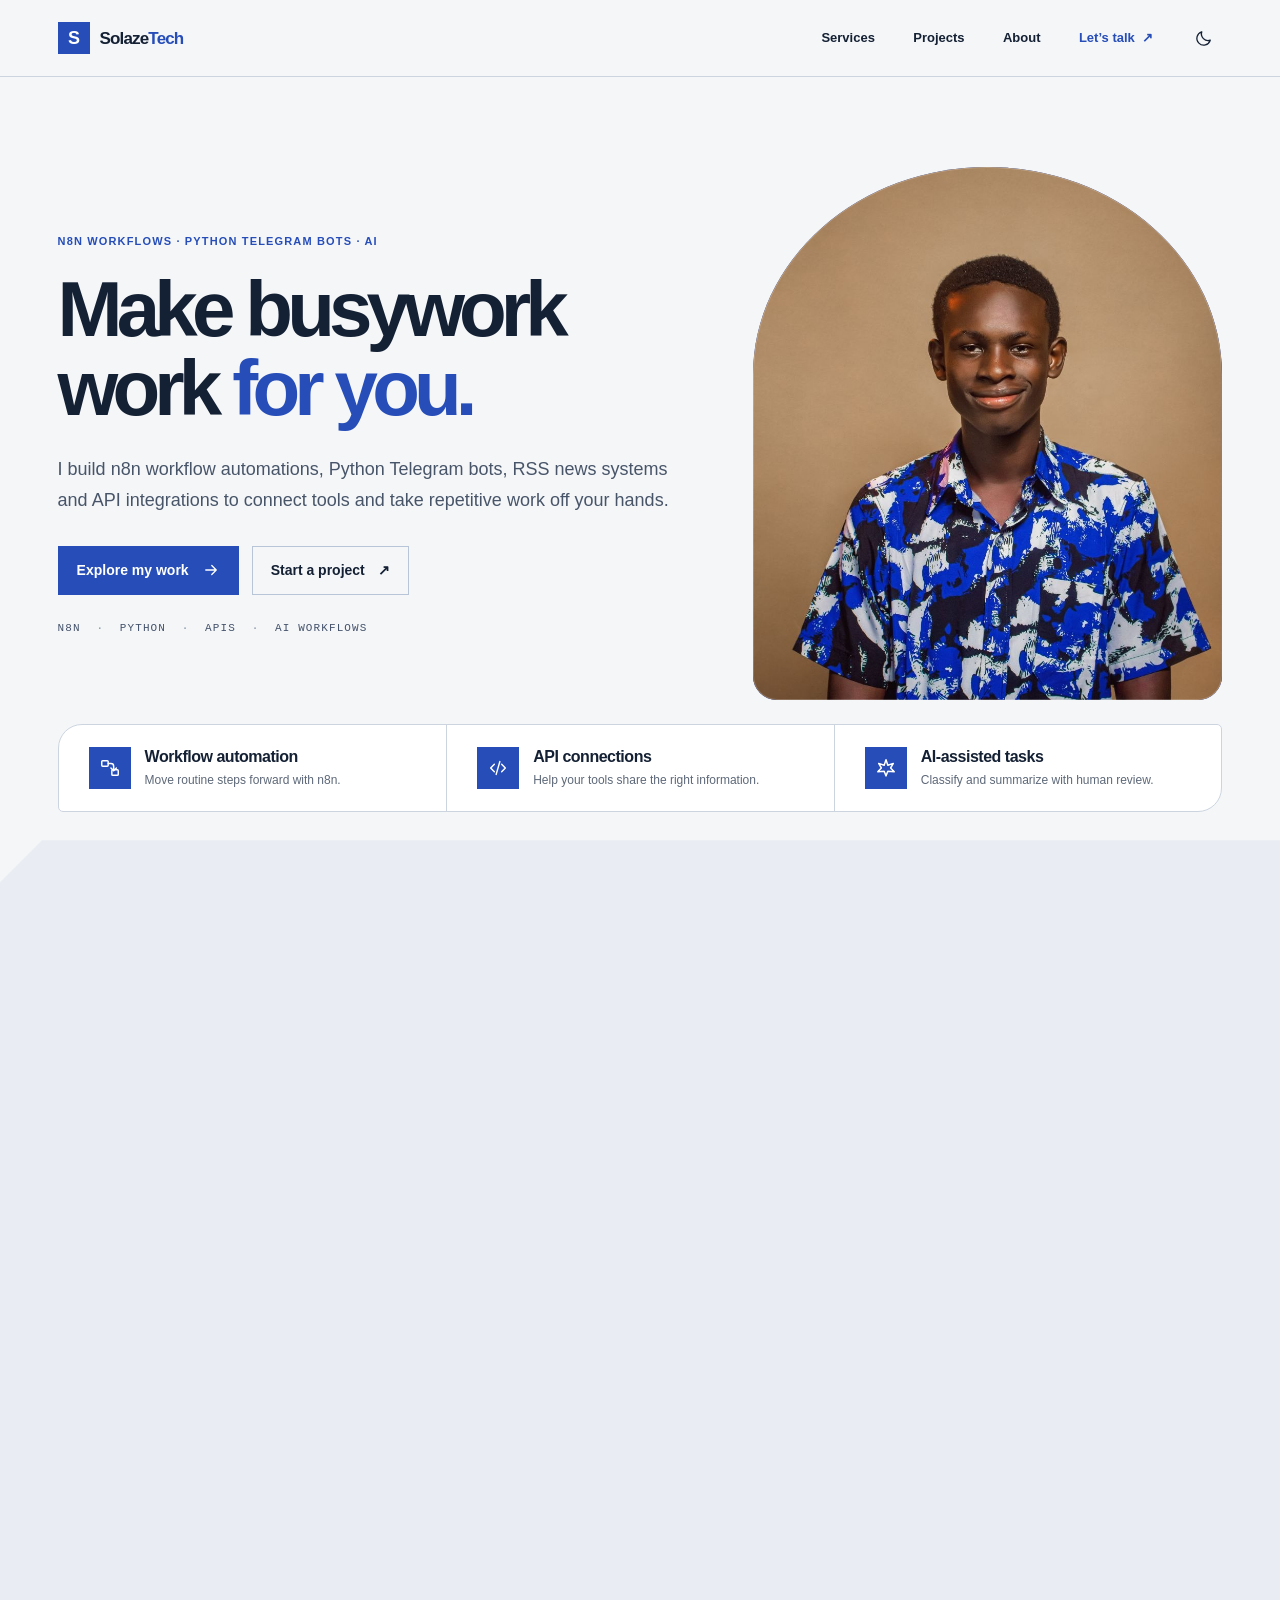
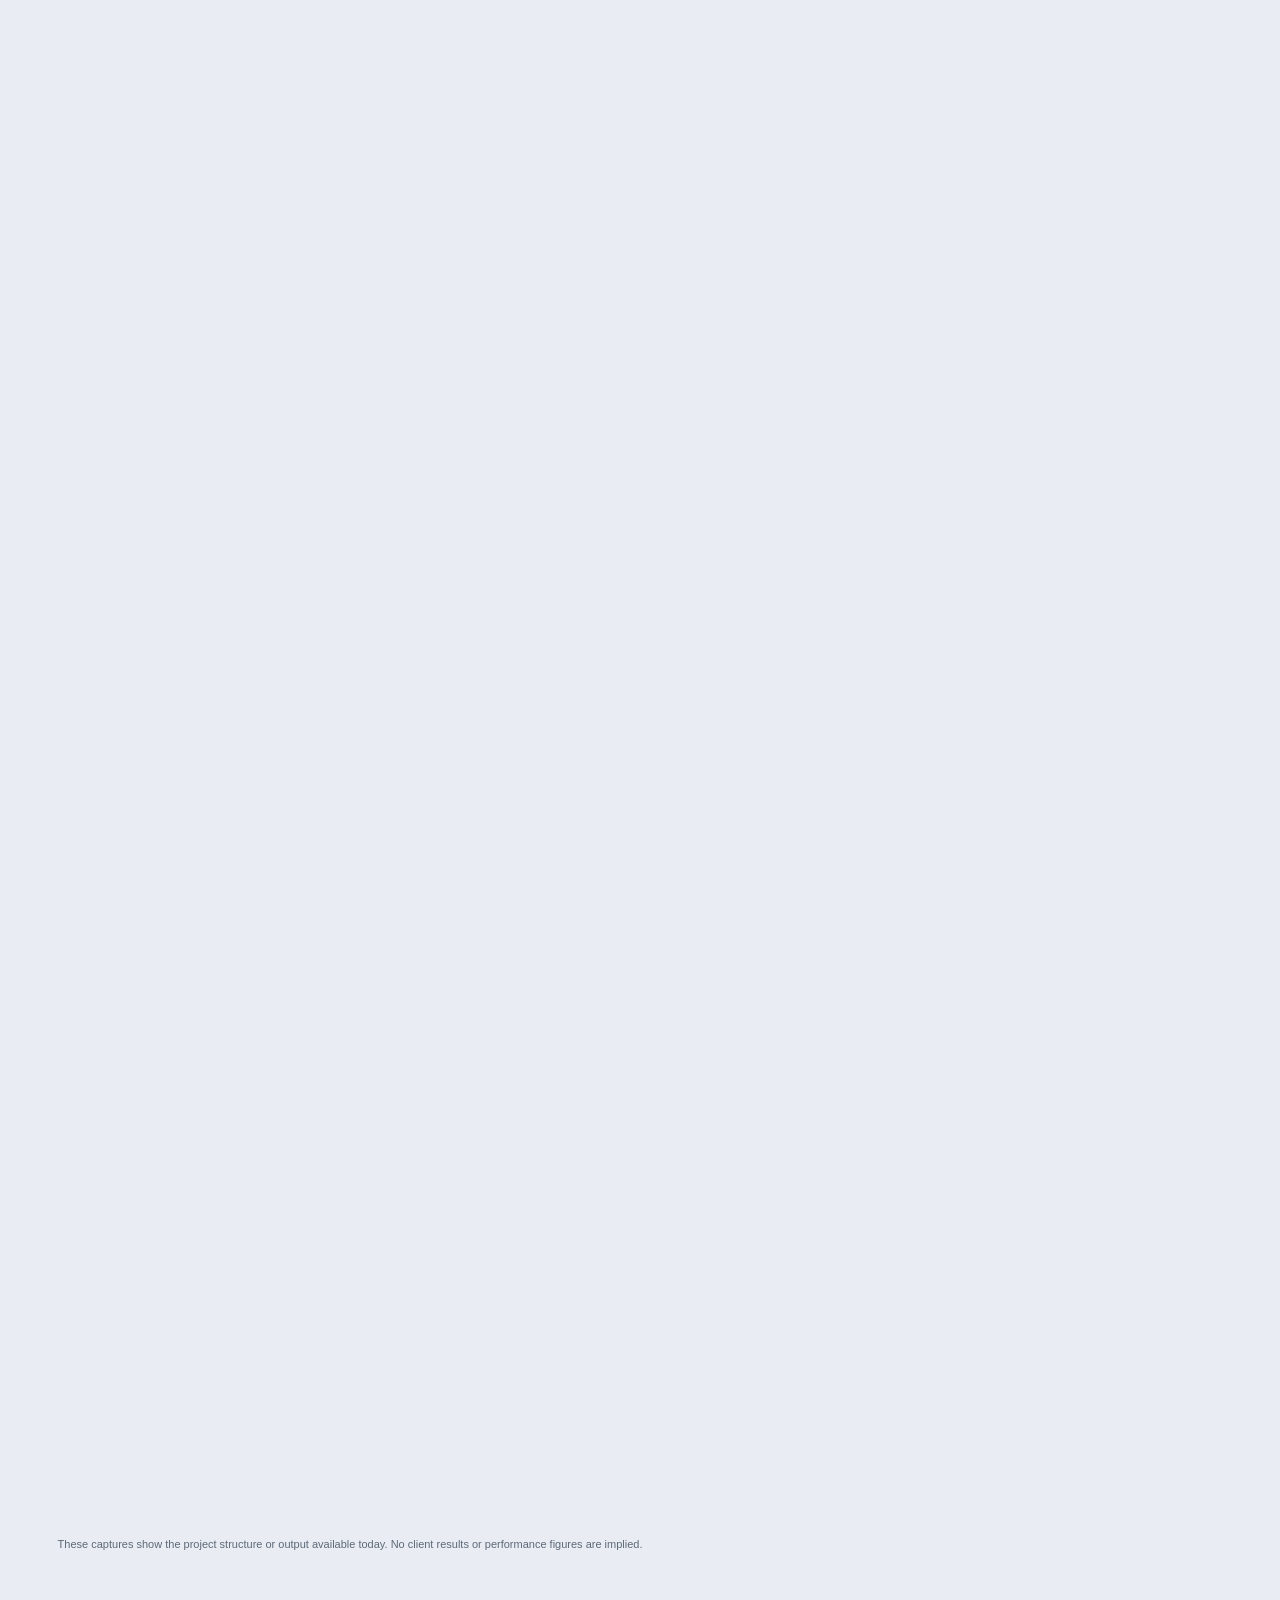
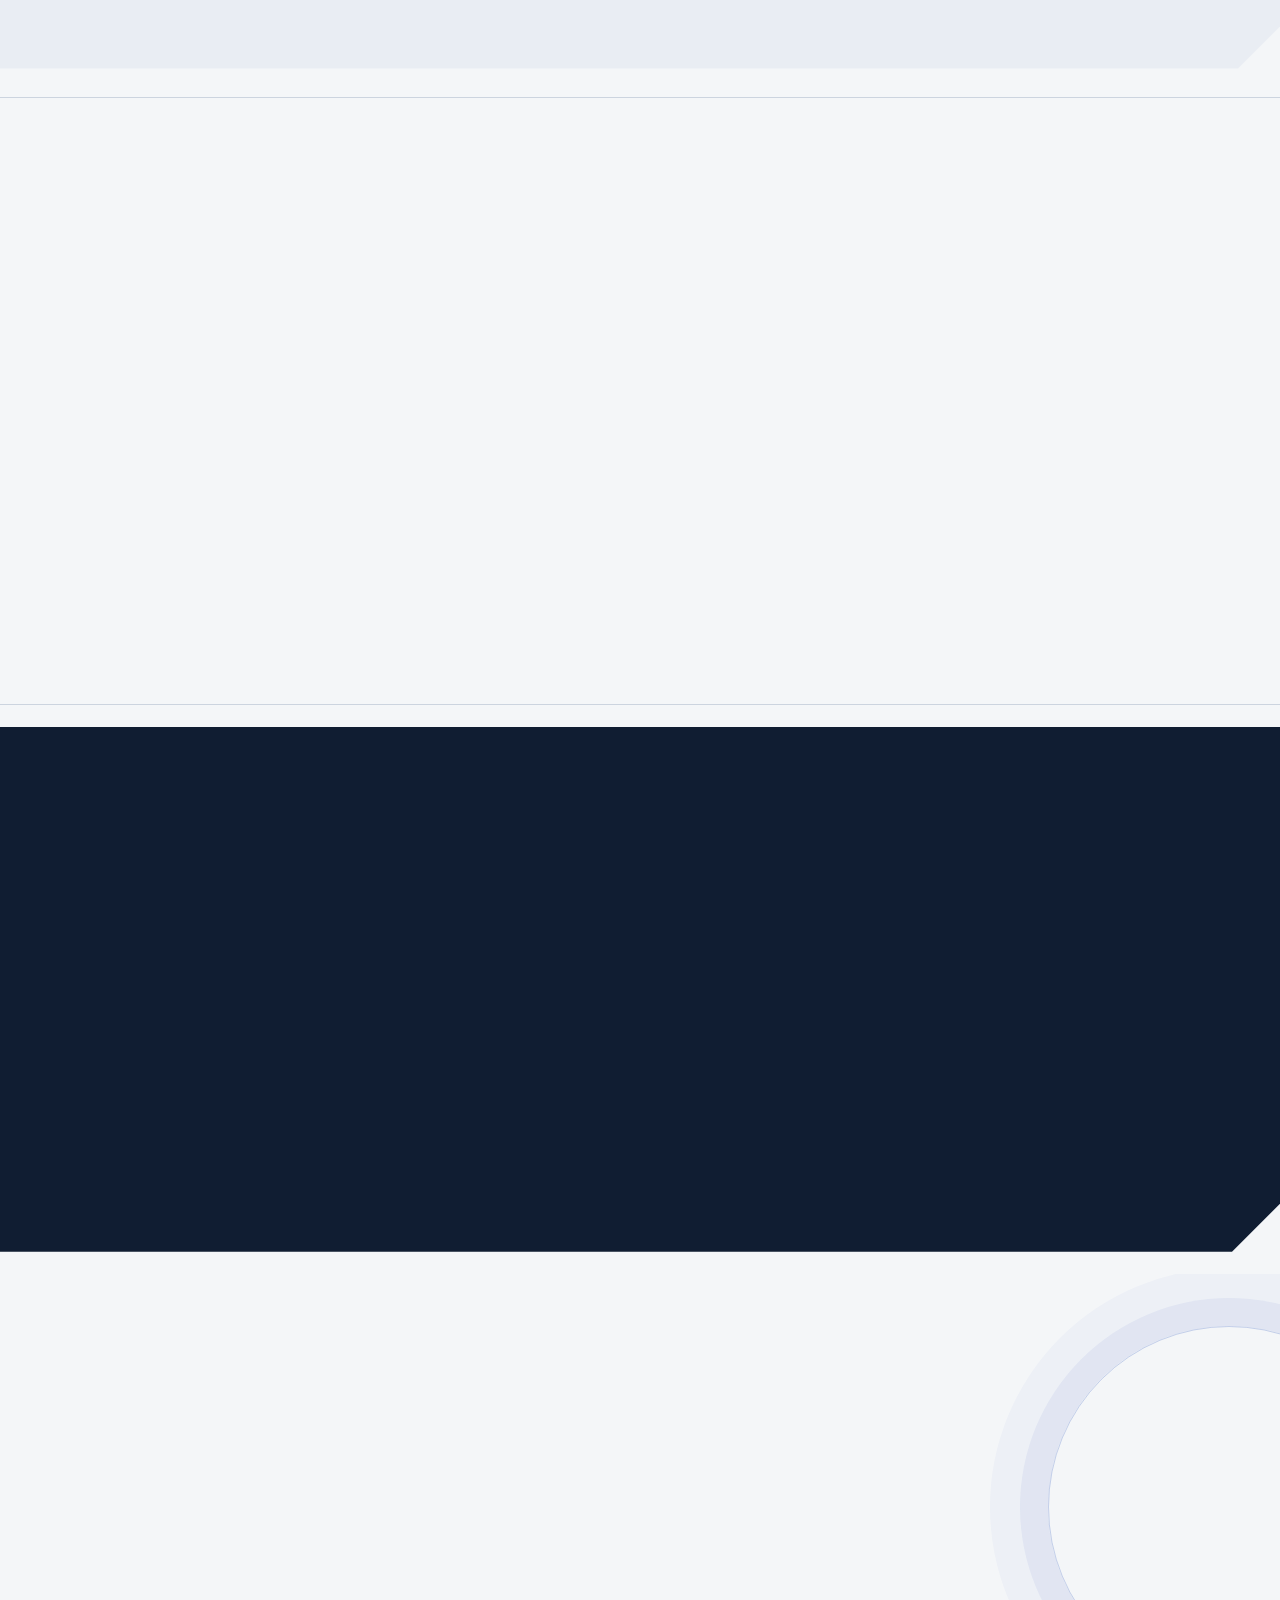
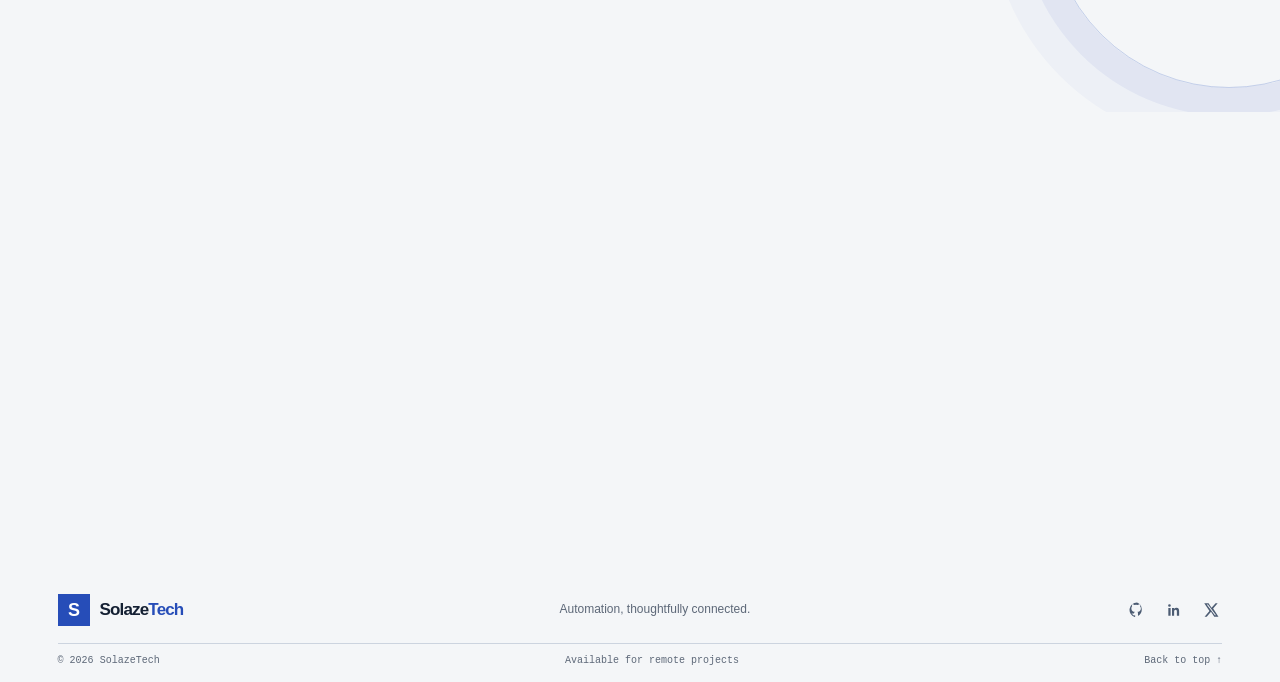
==== index.html @ ca72c28e "Update portfolio canonical URLs to Vercel" ====
﻿<!doctype html>
<html lang="en">
<head>
  <meta charset="utf-8">
  <meta name="viewport" content="width=device-width, initial-scale=1">
  <meta name="theme-color" content="#f4f6f8">
  <meta name="referrer" content="strict-origin-when-cross-origin">
  <meta http-equiv="Content-Security-Policy" content="default-src 'self'; base-uri 'self'; object-src 'none'; form-action 'self' mailto:; img-src 'self' data:; font-src 'self' https://fonts.gstatic.com; style-src 'self' https://fonts.googleapis.com; script-src 'self'; frame-src https://www.loom.com https://www.youtube-nocookie.com; upgrade-insecure-requests">
  <meta name="description" content="SolazeTech builds practical n8n workflow automations, Python Telegram bots, RSS-to-AI news systems and API integrations that cut repetitive work.">
  <meta name="author" content="Ezekiel, SolazeTech">
  <meta name="robots" content="index,follow,max-image-preview:large">
  <link rel="canonical" href="https://solazetech.vercel.app/">
  <meta property="og:type" content="website">
  <meta property="og:site_name" content="SolazeTech">
  <meta property="og:title" content="SolazeTech | n8n Automation, Python &amp; Telegram Bots">
  <meta property="og:description" content="Workflow automation, Python Telegram bots, RSS-to-AI news systems and API integrations by SolazeTech.">
  <meta property="og:url" content="https://solazetech.vercel.app/">
  <meta property="og:image" content="https://solazetech.vercel.app/assets/portraits/solazetech-portrait.jpg">
  <meta property="og:image:alt" content="Portrait of Ezekiel from SolazeTech">
  <meta name="twitter:card" content="summary_large_image">
  <meta name="twitter:title" content="SolazeTech | n8n Automation, Python &amp; Telegram Bots">
  <meta name="twitter:description" content="Workflow automation, Python Telegram bots, RSS-to-AI news systems and API integrations by SolazeTech.">
  <meta name="twitter:image" content="https://solazetech.vercel.app/assets/portraits/solazetech-portrait.jpg">
  <title>SolazeTech | n8n Automation, Python &amp; Telegram Bot Developer</title>
  <script type="application/ld+json">
  {
    "@context": "https://schema.org",
    "@graph": [
      {
        "@type": "WebSite",
        "name": "SolazeTech",
        "url": "https://solazetech.vercel.app/",
        "description": "Practical workflow automation, Python Telegram bots, RSS-to-AI news systems and API integrations."
      },
      {
        "@type": "Person",
        "name": "Ezekiel",
        "alternateName": "SolazeTech",
        "jobTitle": "Automation Developer",
        "url": "https://solazetech.vercel.app/",
        "knowsAbout": ["n8n workflow automation", "Python", "Telegram bots", "RSS news automation", "API integrations", "AI workflows"],
        "sameAs": [
          "https://github.com/Solaze01",
          "https://www.linkedin.com/in/solazetech/",
          "https://x.com/solazetech"
        ]
      }
    ]
  }
  </script>
  <link rel="icon" href="data:image/svg+xml,%3Csvg xmlns='http://www.w3.org/2000/svg' viewBox='0 0 64 64'%3E%3Crect width='64' height='64' rx='12' fill='%23264db8'/%3E%3Cpath d='M43 20c-3-3-7-4-12-4-8 0-13 4-13 10 0 14 22 7 22 16 0 3-3 5-8 5-5 0-9-2-12-5l-5 6c4 4 10 6 17 6 9 0 15-5 15-12 0-14-22-8-22-16 0-2 2-4 6-4s7 1 10 3z' fill='white'/%3E%3C/svg%3E">
  <link rel="preconnect" href="https://fonts.googleapis.com">
  <link rel="preconnect" href="https://fonts.gstatic.com" crossorigin>
  <link href="https://fonts.googleapis.com/css2?family=DM+Mono:wght@400;500&family=DM+Sans:wght@400;500;600;700&family=Manrope:wght@500;600;700;800&display=swap" rel="stylesheet">
  <link rel="stylesheet" href="style.css">
  <script src="script.js" defer></script>
</head>
<body>
  <a class="skip-link" href="#main">Skip to content</a>
  <header class="site-header" id="top"><div class="container nav-wrap">
    <a class="brand" href="#top" aria-label="SolazeTech home"><span class="brand-mark" aria-hidden="true">S</span><span>Solaze<span>Tech</span></span></a>
    <button class="menu-toggle" type="button" aria-label="Open navigation" aria-expanded="false" aria-controls="primary-nav"><span></span><span></span><span></span></button>
    <nav class="nav-links" id="primary-nav" aria-label="Main navigation"><a href="#services">Services</a><a href="#projects">Projects</a><a href="#about">About</a><a class="nav-contact" href="#contact">Let’s talk <span aria-hidden="true">↗</span></a></nav>
    <button class="theme-toggle" type="button" aria-label="Switch to dark theme" title="Toggle theme"><svg class="theme-icon-moon" viewBox="0 0 24 24" aria-hidden="true"><path d="M20.5 14.2A8.5 8.5 0 0 1 9.8 3.5 8.6 8.6 0 1 0 20.5 14.2Z"/></svg><svg class="theme-icon-sun" viewBox="0 0 24 24" aria-hidden="true"><circle cx="12" cy="12" r="4"/><path d="M12 2v2m0 16v2M4.93 4.93l1.42 1.42m11.3 11.3 1.42 1.42M2 12h2m16 0h2M4.93 19.07l1.42-1.42m11.3-11.3 1.42-1.42"/></svg></button>
  </div></header>
  <main id="main">
    <section class="hero" aria-labelledby="hero-title"><div class="container hero-grid">
      <div class="hero-copy"><p class="eyebrow">N8N WORKFLOWS · PYTHON TELEGRAM BOTS · AI</p><h1 id="hero-title">Make busywork<br>work <span>for you.</span></h1><p class="hero-intro">I build n8n workflow automations, Python Telegram bots, RSS news systems and API integrations to connect tools and take repetitive work off your hands.</p><div class="hero-actions"><a class="button button-primary" href="#projects">Explore my work <svg viewBox="0 0 24 24" aria-hidden="true"><path d="M5 12h14m-6-6 6 6-6 6"/></svg></a><a class="button button-secondary" href="mailto:solazetech@gmail.com?subject=Automation%20project%20enquiry">Start a project <span aria-hidden="true">↗</span></a></div><p class="hero-stack">N8N <i>·</i> PYTHON <i>·</i> APIS <i>·</i> AI WORKFLOWS</p></div>
      <div class="portrait-stage"><div class="portrait-backdrop" aria-hidden="true"><span>SolazeTech</span><span>AUTOMATION / INTEGRATIONS</span></div><img src="assets/portraits/solazetech-portrait.jpg" alt="Portrait of the SolazeTech automation developer" fetchpriority="high"></div>
    </div>
      <div class="container service-strip" id="services" aria-label="Services">
        <article><span class="strip-icon" aria-hidden="true"><svg viewBox="0 0 24 24"><rect x="3" y="4" width="7" height="6" rx="1"/><rect x="14" y="14" width="7" height="6" rx="1"/><path d="M10 7h3a3 3 0 0 1 3 3v4m-3-2 3 3 3-3"/></svg></span><div><h2>Workflow automation</h2><p>Move routine steps forward with n8n.</p></div></article>
        <article><span class="strip-icon" aria-hidden="true"><svg viewBox="0 0 24 24"><path d="M8 8 4 12l4 4M16 8l4 4-4 4M14 5l-4 14"/></svg></span><div><h2>API connections</h2><p>Help your tools share the right information.</p></div></article>
        <article><span class="strip-icon" aria-hidden="true"><svg viewBox="0 0 24 24"><path d="M12 3 14 9l6-2-3 5 4 4-7-.4-2 5-2-5-7 .4 4-4-3-5 6 2 2-6Z"/></svg></span><div><h2>AI-assisted tasks</h2><p>Classify and summarize with human review.</p></div></article>
      </div>
    </section>

    <section class="projects-section" id="projects" aria-labelledby="projects-title"><div class="container">
      <div class="section-heading"><div><p class="eyebrow">SELECTED PROJECTS <span class="section-count">/ 05</span></p><h2 id="projects-title">Built to move<br>work forward.</h2></div><p>Workflow captures and working demos, with the tools and project status made clear.</p></div>
      <article class="project-feature"><a class="project-screen" href="assets/projects/ai-lead-qualification.png" target="_blank" rel="noopener noreferrer" aria-label="Open full-size AI lead qualification workflow"><img src="assets/projects/ai-lead-qualification.png" alt="Actual n8n lead workflow showing validation, duplicate checking, Groq AI qualification, priority routing, Sheets, Gmail and Slack" loading="lazy"><span aria-hidden="true">↗</span></a><div class="project-feature-copy"><p class="project-index">01 <i>/</i> LEAD INTAKE · N8N</p><h3>Find the leads<br>that need attention.</h3><p>The workflow cleans incoming leads, checks for duplicates, uses AI to help qualify them, then routes by priority and prepares CRM and team updates.</p><div class="project-tags" aria-label="Tools shown"><span>n8n</span><span>Groq</span><span>Google Sheets</span><span>Gmail</span><span>Slack</span></div><dl><div><dt>Project status</dt><dd>The screenshot shows the webhook deactivated. Live execution isn’t verified.</dd></div></dl><a class="project-detail-link" href="assets/projects/ai-lead-qualification.png" target="_blank" rel="noopener noreferrer">View workflow capture <span>↗</span></a></div></article>
      <div class="project-grid">
        <article class="project-card"><a class="project-screen" href="assets/projects/ai-customer-support.png" target="_blank" rel="noopener noreferrer" aria-label="Open full-size customer support workflow"><img src="assets/projects/ai-customer-support.png" alt="Actual n8n customer support workflow with Gemini AI agent, SLA escalation, Gmail and Google Sheets" loading="lazy"><span aria-hidden="true">↗</span></a><div class="project-card-copy"><p class="project-index">02 <i>/</i> SUPPORT OPERATIONS</p><h3>Give urgent cases<br>a clear path.</h3><p>Checks support requests for urgency and SLA needs, routes cases for internal escalation and records the interaction.</p><div class="project-tags" aria-label="Tools used"><span>n8n</span><span>Gemini</span><span>Gmail</span><span>Sheets</span></div><p class="project-status">Workflow capture · runtime not verified</p><a class="project-detail-link" href="assets/projects/ai-customer-support.png" target="_blank" rel="noopener noreferrer">View workflow <span>↗</span></a></div></article>
        <article class="project-card"><a class="project-screen" href="assets/projects/multi-agent-research.png" target="_blank" rel="noopener noreferrer" aria-label="Open full-size research workflow"><img src="assets/projects/multi-agent-research.png" alt="Actual n8n prospect research workflow with web search, page extraction, Gemini research and spreadsheet output" loading="lazy"><span aria-hidden="true">↗</span></a><div class="project-card-copy"><p class="project-index">03 <i>/</i> PROSPECT RESEARCH</p><h3>From web search<br>to useful brief.</h3><p>Collects web results, extracts page context and organizes research findings for a spreadsheet.</p><div class="project-tags" aria-label="Tools used"><span>n8n</span><span>Web search</span><span>Gemini</span><span>Sheets</span></div><p class="project-status">Workflow capture · runtime not verified</p><a class="project-detail-link" href="assets/projects/multi-agent-research.png" target="_blank" rel="noopener noreferrer">View workflow <span>↗</span></a></div></article>
        <article class="project-card project-card-wide project-card-demo"><div class="project-screen project-video"><iframe src="https://www.loom.com/embed/59feaee577774fa88faab05209ab3dd1" title="SolazeTech football digest demo" loading="lazy" referrerpolicy="strict-origin-when-cross-origin" allow="fullscreen; picture-in-picture" allowfullscreen></iframe></div><div class="project-card-copy"><p class="project-index">04 <i>/</i> SPORTS DIGEST · PYTHON / TELEGRAM</p><h3>Football updates,<br>ready to read.</h3><p>Collects RSS updates, prepares a readable digest with AI tools and delivers it to Telegram.</p><div class="project-tags" aria-label="Tools used"><span>Python</span><span>RSS</span><span>AI summary</span><span>Telegram</span></div><p class="project-status">Watch the walkthrough · Telegram output shown</p><a class="project-detail-link" href="https://www.loom.com/share/59feaee577774fa88faab05209ab3dd1" target="_blank" rel="noopener noreferrer">Open demo on Loom <span>↗</span></a></div></article>
        <article class="project-card project-card-wide project-card-demo"><div class="project-screen project-video"><iframe src="https://www.youtube-nocookie.com/embed/Xj_TF_7jTf4" title="SolazeTech AI-assisted RSS news system demo" loading="lazy" allow="accelerometer; encrypted-media; picture-in-picture; web-share" referrerpolicy="strict-origin-when-cross-origin" allowfullscreen></iframe></div><div class="project-card-copy"><p class="project-index">05 <i>/</i> AI NEWS WORKFLOW · PYTHON</p><h3>From RSS feed<br>to site-ready copy.</h3><p>Collects articles from RSS feeds, then uses AI to rewrite the news for a specific publication’s website.</p><div class="project-tags" aria-label="Tools used"><span>Python</span><span>RSS</span><span>AI rewriting</span></div><p class="project-status">Unlisted YouTube walkthrough</p><a class="project-detail-link" href="https://youtu.be/Xj_TF_7jTf4" target="_blank" rel="noopener noreferrer">Watch the news workflow <span>↗</span></a></div></article>
      </div><p class="project-note">These captures show the project structure or output available today. No client results or performance figures are implied.</p>
    </div></section>

    <section class="testimonial-section" aria-labelledby="testimonial-title"><div class="container testimonial-layout"><div class="testimonial-heading"><p class="eyebrow">A CLIENT’S WORDS</p><h2 id="testimonial-title">Good work<br>is personal.</h2><p>On an earlier Python Telegram bot and shop project.</p></div><figure class="testimonial-quote"><span class="quote-mark" aria-hidden="true">“</span><blockquote><p>I came to him with a vision for a custom Telegram bot, and he didn’t just build it, he brought the whole project to life exactly how I imagined it.</p><p>He handled everything from the ground up: the entire workflow, a fully functional shop, secure payment integrations, and even location services and user reviews.</p><p>What really sets him apart, though, is the customer service. Mr. Ezekiel went way beyond just ‘writing code.’ He offered so much extra help and guidance throughout the process, making sure I was comfortable with how everything worked.</p></blockquote><figcaption><span class="testimonial-avatar" aria-hidden="true">T</span><span><strong>Telegram bot client</strong><small>Custom Python bot &amp; shop</small></span><span class="testimonial-verified">CLIENT FEEDBACK</span></figcaption></figure></div></section>

    <section class="approach-section" aria-labelledby="approach-title"><div class="container approach-grid"><div><p class="eyebrow eyebrow-light">HOW I WORK</p><h2 id="approach-title">Understand it.<br>Connect it.<br>Make it easier.</h2><p class="approach-intro">A useful workflow should be clear to the people who rely on it, including when something needs a person’s attention.</p></div><ol><li><span>01</span><div><h3>Map the task</h3><p>What starts it? Which tools are involved? Where do delays or missed handoffs happen?</p></div></li><li><span>02</span><div><h3>Build the connections</h3><p>Automate repeatable steps and make exceptions visible.</p></div></li><li><span>03</span><div><h3>Check the full path</h3><p>Walk through normal cases and decide where a person needs to take over.</p></div></li></ol></div></section>

    <section class="about-section" id="about" aria-labelledby="about-title"><div class="container about-grid"><div><p class="eyebrow">ABOUT SOLAZETECH</p><h2 id="about-title">Tools should<br>work <span>together.</span></h2><img class="about-mascot" src="assets/portraits/solazetech-3d-boy.png" alt="Decorative 3D cartoon boy character" loading="lazy"></div><div class="about-copy"><p>SolazeTech is my working brand for automation and bot development. I work with n8n, Python, APIs and AI tools to reduce repeated steps and make the next action clearer.</p><p>I’m interested in the small handoffs that eat up a day: moving a lead into a sheet, flagging a delayed request, or getting the right update to the right person.</p><a href="https://github.com/Solaze01" target="_blank" rel="noopener noreferrer" class="github-link"><svg viewBox="0 0 24 24" aria-hidden="true"><path d="M12 .8a11.2 11.2 0 0 0-3.54 21.83c.56.1.76-.24.76-.54v-2.1c-3.1.68-3.76-1.32-3.76-1.32-.51-1.3-1.24-1.65-1.24-1.65-1.02-.7.08-.69.08-.69 1.12.08 1.7 1.15 1.7 1.15 1 .1 1.6-.74 1.9-1.18.1-.73.39-1.22.7-1.5-2.48-.28-5.08-1.24-5.08-5.53 0-1.22.44-2.22 1.15-3-.12-.28-.5-1.42.11-2.96 0 0 .94-.3 3.08 1.15a10.7 10.7 0 0 1 5.6 0c2.13-1.45 3.07-1.15 3.07-1.15.61 1.54.23 2.68.11 2.96.72.78 1.15 1.78 1.15 3 0 4.3-2.6 5.24-5.09 5.52.4.35.75 1.03.75 2.08v3.08c0 .3.2.65.77.54A11.2 11.2 0 0 0 12 .8Z"/></svg>See what I’m building on GitHub <span>↗</span></a></div></div></section>

    <section class="contact-section" id="contact" aria-labelledby="contact-title"><div class="container contact-panel"><div class="contact-copy"><p class="eyebrow eyebrow-light">HAVE A PROCESS IN MIND?</p><h2 id="contact-title">Let’s make it<br><span>work better.</span></h2><p>Tell me what takes too much time, which tools you use and what you’d like to change.</p></div><div class="contact-actions"><a class="contact-button" href="mailto:solazetech@gmail.com?subject=Automation%20project%20enquiry">Email SolazeTech <span>↗</span></a><a class="telegram-link" href="https://t.me/solaze_tech" target="_blank" rel="noopener noreferrer">Or message me on Telegram <span>↗</span></a><p>solazetech@gmail.com</p></div></div></section>
  </main>
  <footer class="site-footer"><div class="container footer-main"><a class="brand" href="#top"><span class="brand-mark" aria-hidden="true">S</span><span>Solaze<span>Tech</span></span></a><p>Automation, thoughtfully connected.</p><div class="footer-socials"><a href="https://github.com/Solaze01" target="_blank" rel="noopener noreferrer" aria-label="GitHub"><svg viewBox="0 0 24 24" aria-hidden="true"><path d="M12 .8a11.2 11.2 0 0 0-3.54 21.83c.56.1.76-.24.76-.54v-2.1c-3.1.68-3.76-1.32-3.76-1.32-.51-1.3-1.24-1.65-1.24-1.65-1.02-.7.08-.69.08-.69 1.12.08 1.7 1.15 1.7 1.15 1 .1 1.6-.74 1.9-1.18.1-.73.39-1.22.7-1.5-2.48-.28-5.08-1.24-5.08-5.53 0-1.22.44-2.22 1.15-3-.12-.28-.5-1.42.11-2.96 0 0 .94-.3 3.08 1.15a10.7 10.7 0 0 1 5.6 0c2.13-1.45 3.07-1.15 3.07-1.15.61 1.54.23 2.68.11 2.96.72.78 1.15 1.78 1.15 3 0 4.3-2.6 5.24-5.09 5.52.4.35.75 1.03.75 2.08v3.08c0 .3.2.65.77.54A11.2 11.2 0 0 0 12 .8Z"/></svg></a><a href="https://www.linkedin.com/in/solazetech/" target="_blank" rel="noopener noreferrer" aria-label="LinkedIn"><svg viewBox="0 0 24 24" aria-hidden="true"><path d="M5.2 3.2a2 2 0 1 0 0 4 2 2 0 0 0 0-4ZM3.5 9h3.4v11.5H3.5V9Zm5.5 0h3.3v1.6h.05A3.6 3.6 0 0 1 15.6 8.8c3.5 0 4.1 2.3 4.1 5.3v6.4h-3.4v-5.7c0-1.4 0-3.1-1.9-3.1s-2.2 1.5-2.2 3v5.8H9V9Z"/></svg></a><a href="https://x.com/solazetech" target="_blank" rel="noopener noreferrer" aria-label="X"><svg viewBox="0 0 24 24" aria-hidden="true"><path d="M18.9 2H22l-6.8 7.8L23.2 22h-6.3L12 14.6 5.6 22H2.4l7.3-8.4L1.9 2h6.4l4.5 6.8L18.9 2Zm-1.1 18h1.7L7.4 3.9H5.6L17.8 20Z"/></svg></a></div></div><div class="container footer-bottom"><span>© <span id="current-year"></span> SolazeTech</span><span>Available for remote projects</span><a href="#top">Back to top ↑</a></div></footer>
</body>
</html>
---- style.css ----
﻿:root{color-scheme:light;--paper:#f4f6f8;--surface:#e9edf3;--surface2:#fff;--ink:#142033;--muted:#5d6878;--line:#ccd4df;--blue:#264db8;--blue-light:#5275d4;--navy:#101d32;--max:1200px;--gutter:clamp(20px,4.5vw,62px);--sans:"DM Sans",Arial,sans-serif;--display:Manrope,"DM Sans",Arial,sans-serif}
*{box-sizing:border-box}html{scroll-behavior:smooth;scroll-padding-top:82px}body{margin:0;background:var(--paper);color:var(--ink);font:16px/1.65 var(--sans);-webkit-font-smoothing:antialiased}a{color:inherit}img{display:block;max-width:100%}button{font:inherit}.container{width:calc(100% - var(--gutter) - var(--gutter));max-width:var(--max);margin-inline:auto}.skip-link{position:absolute;top:-70px;left:12px;z-index:20;padding:9px 14px;background:var(--ink);color:#fff}.skip-link:focus{top:12px}:focus-visible{outline:3px solid var(--blue);outline-offset:4px}.site-header{position:sticky;top:0;z-index:20;background:var(--paper);border-bottom:1px solid var(--line)}.nav-wrap{min-height:76px;display:flex;align-items:center;gap:32px}.brand{display:inline-flex;align-items:center;gap:10px;font:800 17px/1 var(--display);letter-spacing:-.05em;text-decoration:none;white-space:nowrap}.brand-mark{width:32px;height:32px;display:grid;place-items:center;background:var(--blue);color:#fff;font-size:18px}.brand>span:last-child>span{color:var(--blue)}.nav-links{margin-left:auto;display:flex;align-items:center;gap:clamp(22px,3vw,40px)}.nav-links a{text-decoration:none;font-size:13px;font-weight:600}.nav-links a:hover,.nav-contact{color:var(--blue)}.nav-contact span{padding-left:4px}.theme-toggle,.menu-toggle{display:grid;place-items:center;border:0;background:none;color:var(--ink);cursor:pointer}.theme-toggle{width:37px;height:37px}.theme-toggle svg{width:19px;height:19px;fill:none;stroke:currentColor;stroke-width:1.65;stroke-linecap:round;stroke-linejoin:round}.menu-toggle{display:none}
.hero{padding:clamp(55px,7vw,92px) 0 0;background:var(--paper)}.hero-grid{display:grid;grid-template-columns:minmax(0,1.08fr) minmax(320px,.82fr);gap:clamp(38px,6vw,85px);align-items:center;padding-bottom:25px}.hero-copy{min-width:0;max-width:720px}.eyebrow{margin:0 0 20px;color:var(--blue);font-size:11px;font-weight:700;letter-spacing:.105em;line-height:1.5}.hero h1{margin:0;font:800 clamp(62px,6.1vw,86px)/1.02 var(--display);letter-spacing:-.075em}.hero h1 span{color:var(--blue)}.hero-intro{max-width:620px;margin:25px 0 0;color:#485569;font-size:18px;line-height:1.75}.hero-actions{display:flex;align-items:center;gap:13px;flex-wrap:wrap;margin-top:29px}.button{min-height:49px;padding:0 18px;display:inline-flex;align-items:center;justify-content:center;gap:13px;border:1px solid transparent;text-decoration:none;font-size:14px;font-weight:700;transition:background .18s,color .18s,transform .18s}.button:hover{transform:translateY(-2px)}.button svg{width:18px;height:18px;fill:none;stroke:currentColor;stroke-width:1.7;stroke-linecap:round;stroke-linejoin:round}.button-primary{background:var(--blue);color:#fff}.button-primary:hover{background:#183eaa}.button-secondary{border-color:#b8c4d7;background:transparent;color:var(--ink)}.button-secondary:hover{background:var(--surface)}.hero-stack{margin:27px 0 0;color:#43516a;font:11px "DM Mono",monospace;letter-spacing:.1em}.hero-stack i{padding:0 8px;color:#8490a1;font-style:normal}.portrait-stage{position:relative;isolation:isolate;min-height:485px;align-self:stretch;display:flex;align-items:flex-end;justify-content:center;background:var(--blue);overflow:hidden}.portrait-backdrop{position:absolute;z-index:-1;inset:0;display:flex;flex-direction:column;justify-content:space-between;padding:17px;color:#bfcdfa;font:9px "DM Mono",monospace;letter-spacing:.1em}.portrait-backdrop span:last-child{writing-mode:vertical-rl;align-self:flex-end}.portrait-stage img{width:90%;height:94%;max-height:525px;object-fit:cover;object-position:center 25%;mix-blend-mode:normal}.service-strip{position:relative;z-index:2;display:grid;grid-template-columns:repeat(3,minmax(0,1fr));margin-top:-1px;background:var(--surface2);border:1px solid var(--line)}.service-strip article{min-width:0;display:flex;align-items:center;gap:14px;padding:22px clamp(15px,2.5vw,30px)}.service-strip article+article{border-left:1px solid var(--line)}.strip-icon{width:42px;height:42px;flex:none;display:grid;place-items:center;background:var(--blue);color:white}.strip-icon svg{width:22px;height:22px;fill:none;stroke:currentColor;stroke-width:1.6;stroke-linecap:round;stroke-linejoin:round}.service-strip h2{margin:0 0 3px;font:700 16px/1.3 var(--display);letter-spacing:-.03em}.service-strip p{margin:0;color:var(--muted);font-size:12px;line-height:1.5}
.projects-section{padding:clamp(80px,9vw,120px) 0;background:var(--surface)}.section-heading{display:flex;justify-content:space-between;align-items:end;gap:50px;margin-bottom:46px}.section-heading .eyebrow{margin-bottom:12px}.section-heading h2{margin:0;font:800 clamp(51px,6.5vw,78px)/1.02 var(--display);letter-spacing:-.07em}.section-heading>p{max-width:360px;margin:0 0 7px;color:var(--muted);font-size:15px;line-height:1.7}.project-feature{display:grid;grid-template-columns:minmax(0,1.12fr) minmax(350px,.78fr);align-items:center;gap:clamp(35px,6vw,82px);padding:28px;background:var(--surface2);border:1px solid var(--line)}.project-screen{position:relative;display:block;overflow:hidden;background:#dfe6f0}.project-screen img{width:100%;aspect-ratio:16/9;object-fit:contain;background:#e2e8f0;transition:transform .3s}.project-screen:hover img{transform:scale(1.025)}.project-screen>span{position:absolute;top:11px;right:11px;width:34px;height:34px;display:grid;place-items:center;background:#fff;color:var(--blue);font-size:20px}.project-feature-copy{max-width:540px}.project-index{margin:0 0 13px;color:var(--blue);font:500 10px "DM Mono",monospace;letter-spacing:.06em}.project-index i{padding:0 6px;color:#8b96a5;font-style:normal}.project-feature-copy h3,.project-card-copy h3{margin:0;font:800 clamp(33px,4vw,48px)/1.08 var(--display);letter-spacing:-.06em}.project-feature-copy>p:not(.project-index){margin:17px 0;color:#4c596b;font-size:15px;line-height:1.75}.project-feature-copy dl{margin:0;border-top:1px solid var(--line)}.project-feature-copy dl div{display:grid;grid-template-columns:104px 1fr;gap:10px;padding:11px 0;border-bottom:1px solid var(--line)}.project-feature-copy dt{color:var(--muted);font:10px "DM Mono",monospace;text-transform:uppercase;letter-spacing:.04em}.project-feature-copy dd{margin:0;color:#364256;font-size:12px;line-height:1.6}.project-detail-link{display:inline-flex;gap:11px;margin-top:17px;color:var(--blue);font-size:13px;font-weight:700;text-decoration:none}.project-detail-link:hover{text-decoration:underline;text-underline-offset:4px}.project-grid{display:grid;grid-template-columns:repeat(2,minmax(0,1fr));gap:22px;margin-top:22px}.project-card{min-width:0;display:grid;grid-template-columns:minmax(0,1.05fr) minmax(210px,.95fr);align-items:center;gap:23px;padding:19px;background:var(--surface2);border:1px solid var(--line)}.project-card .project-screen img{aspect-ratio:1.35;object-fit:contain}.project-card-copy h3{font-size:clamp(24px,2.7vw,33px)}.project-card-copy>p:not(.project-index):not(.project-status){margin:11px 0;color:#4c596b;font-size:13px;line-height:1.7}.project-status{margin:0;color:var(--muted);font-size:11px;line-height:1.55}.project-card .project-detail-link{margin-top:11px;font-size:12px}.project-card-wide{grid-column:1/-1;grid-template-columns:minmax(0,1.15fr) minmax(280px,.85fr);gap:clamp(26px,5vw,70px);padding:23px}.project-card-wide .project-screen img{aspect-ratio:16/8.5}.project-note{margin:19px 0 0;color:var(--muted);font-size:11px}
.approach-section{padding:clamp(70px,8vw,104px) 0;background:var(--navy);color:#f4f7fc}.approach-grid{display:grid;grid-template-columns:.95fr 1.05fr;gap:10%;align-items:center}.eyebrow-light{color:#9cb5f6}.approach-grid h2{margin:0;font:800 clamp(42px,5.5vw,68px)/1.05 var(--display);letter-spacing:-.065em}.approach-intro{max-width:490px;margin:17px 0 0;color:#c0cad9;font-size:15px;line-height:1.75}.approach-grid ol{padding:0;margin:0;list-style:none;border-top:1px solid #3b4b63}.approach-grid li{display:grid;grid-template-columns:45px 1fr;gap:14px;padding:21px 0;border-bottom:1px solid #3b4b63}.approach-grid li>span{color:#9eb8ff;font:11px "DM Mono",monospace}.approach-grid li h3{margin:0 0 5px;font:700 18px var(--display)}.approach-grid li p{margin:0;max-width:490px;color:#c0cad9;font-size:13px;line-height:1.65}
.about-section{padding:clamp(76px,9vw,115px) 0}.about-grid{display:grid;grid-template-columns:.85fr 1.15fr;gap:9%;align-items:start}.about-grid h2{margin:0;font:800 clamp(45px,6vw,70px)/1.04 var(--display);letter-spacing:-.07em}.about-grid h2 span{color:var(--blue)}.about-copy p{margin:0 0 15px;color:#4c596b;font-size:16px;line-height:1.8}.github-link{display:inline-flex;align-items:center;gap:10px;margin-top:6px;color:var(--blue);font-size:13px;font-weight:700;text-decoration:none}.github-link svg{width:19px;height:19px;fill:currentColor}.github-link:hover{text-decoration:underline;text-underline-offset:4px}
.contact-section{padding:0 0 75px}.contact-panel{display:grid;grid-template-columns:1fr .55fr;gap:35px;align-items:center;padding:clamp(32px,5vw,60px);background:var(--blue);color:white}.contact-copy .eyebrow{color:#c8d6ff}.contact-copy h2{margin:0;font:800 clamp(48px,7vw,84px)/.98 var(--display);letter-spacing:-.07em}.contact-copy h2 span{color:#bfd0ff}.contact-copy>p:last-child{max-width:500px;margin:17px 0 0;color:#e0e8ff;font-size:15px}.contact-actions{display:flex;flex-direction:column;align-items:flex-start;gap:13px}.contact-button{min-height:52px;display:inline-flex;align-items:center;gap:24px;padding:0 17px;background:#fff;color:var(--blue);font-size:13px;font-weight:700;text-decoration:none}.contact-button span,.telegram-link span{font-size:17px}.telegram-link{color:#fff;font-size:13px;text-decoration:none}.telegram-link:hover{text-decoration:underline;text-underline-offset:4px}.contact-actions p{margin:0;color:#cedbff;font-size:11px}.site-footer{padding:19px 0 16px}.footer-main,.footer-bottom{display:flex;align-items:center;justify-content:space-between;gap:18px}.footer-main{padding-bottom:17px;border-bottom:1px solid var(--line)}.footer-main>p{margin:0;color:var(--muted);font-size:12px}.footer-socials{display:flex;gap:15px}.footer-socials a{display:grid;place-items:center;width:22px;height:22px;color:#4c5c73}.footer-socials a:hover{color:var(--blue)}.footer-socials svg{width:16px;height:16px;fill:currentColor}.footer-bottom{padding-top:11px;color:var(--muted);font:10px "DM Mono",monospace}.footer-bottom a{text-decoration:none}.footer-bottom a:hover{color:var(--blue)}
.dark-theme{color-scheme:dark;--paper:#111925;--surface:#172231;--surface2:#1b2736;--ink:#edf2f9;--muted:#aab5c6;--line:#344254;--blue:#86a2ff;--blue-light:#9bb4ff;--navy:#0c1420}.dark-theme .hero-intro,.dark-theme .project-feature-copy>p:not(.project-index),.dark-theme .project-card-copy>p:not(.project-index):not(.project-status),.dark-theme .about-copy p{color:#bdc8d8}.dark-theme .project-feature-copy dd{color:#d1d9e5}.dark-theme .project-screen img{background:#243143}.dark-theme .contact-button{background:#f3f6ff}.dark-theme .contact-copy h2 span{color:#c5d3ff}.dark-theme .footer-socials a{color:#bdc8d8}
@media(max-width:1050px){.hero-grid{grid-template-columns:minmax(0,1.1fr) minmax(280px,.8fr);gap:5%}.hero h1{font-size:clamp(58px,6.5vw,76px)}.portrait-stage{min-height:430px}.project-card{grid-template-columns:1fr;align-items:start}.project-card .project-screen img{aspect-ratio:16/9}.project-card-copy h3{font-size:31px}.project-card-wide{grid-template-columns:1.1fr .9fr}}
@media(max-width:700px){:root{--gutter:22px}html{scroll-padding-top:66px}.nav-wrap{position:relative;min-height:66px;gap:10px}.brand{font-size:15px}.brand-mark{width:28px;height:28px}.menu-toggle{display:grid;gap:5px;width:34px;height:35px;margin-left:auto}.menu-toggle span{width:20px;height:1.5px;background:currentColor;transition:transform .18s}.menu-toggle[aria-expanded=true] span:first-child{transform:translateY(3.25px) rotate(45deg)}.menu-toggle[aria-expanded=true] span:last-child{transform:translateY(-3.25px) rotate(-45deg)}.theme-toggle{width:33px;height:33px}.nav-links{position:absolute;top:100%;left:calc(-1 * var(--gutter));right:calc(-1 * var(--gutter));display:none;flex-direction:column;align-items:stretch;gap:0;padding:8px var(--gutter) 14px;background:var(--paper);border-bottom:1px solid var(--line)}.nav-links.is-open{display:flex}.nav-links a{padding:11px 0;border-bottom:1px solid var(--line)}.nav-links a:last-child{border:0}.hero{padding-top:42px}.hero-grid{grid-template-columns:minmax(0,1fr);gap:28px;padding-bottom:0}.hero-copy{max-width:none}.hero h1{max-width:560px;font-size:clamp(48px,11vw,72px);line-height:1.02;overflow-wrap:anywhere}.hero-intro{max-width:560px;margin-top:18px;font-size:15px;line-height:1.7}.hero-actions{gap:10px;margin-top:22px}.button{min-height:45px;padding:0 13px;font-size:12px}.hero-stack{margin-top:21px;font-size:9px}.portrait-stage{width:min(100%,430px);min-height:0;height:auto;aspect-ratio:1.03;justify-self:center}.portrait-stage img{width:84%;height:96%;object-position:center 25%}.service-strip{grid-template-columns:1fr;margin-top:25px}.service-strip article{padding:14px 16px}.service-strip article+article{border-left:0;border-top:1px solid var(--line)}.strip-icon{width:37px;height:37px}.service-strip h2{font-size:15px}.service-strip p{font-size:11px}.projects-section{padding:65px 0}.section-heading{display:block;margin-bottom:28px}.section-heading h2{font-size:clamp(44px,11vw,63px)}.section-heading>p{margin-top:14px;font-size:13px}.project-feature{grid-template-columns:1fr;gap:18px;padding:14px}.project-feature-copy h3{font-size:clamp(33px,8vw,45px)}.project-feature-copy>p:not(.project-index){font-size:13px;margin:12px 0}.project-feature-copy dd{font-size:11px}.project-grid{grid-template-columns:1fr;gap:14px;margin-top:14px}.project-card,.project-card-wide{grid-column:auto;grid-template-columns:1fr;gap:14px;padding:14px}.project-card-copy h3{font-size:30px}.project-card-copy>p:not(.project-index):not(.project-status){font-size:12px}.project-status{font-size:10px}.approach-section{padding:62px 0}.approach-grid{grid-template-columns:1fr;gap:27px}.approach-grid h2{font-size:clamp(42px,10vw,58px)}.approach-intro{font-size:13px}.approach-grid li{padding:17px 0}.approach-grid li h3{font-size:16px}.approach-grid li p{font-size:12px}.about-section{padding:65px 0}.about-grid{grid-template-columns:1fr;gap:22px}.about-grid h2{font-size:clamp(46px,11vw,64px)}.about-copy p{font-size:14px}.contact-section{padding-bottom:54px}.contact-panel{grid-template-columns:1fr;gap:24px;padding:27px 22px}.contact-copy h2{font-size:clamp(48px,12vw,68px)}.contact-copy>p:last-child{font-size:13px}.contact-actions{gap:11px}.footer-main{flex-wrap:wrap}.footer-main>p{order:3;width:100%}.footer-bottom{flex-wrap:wrap;font-size:8px}.footer-bottom span:nth-child(2){order:3;width:100%}}
@media(max-width:390px){:root{--gutter:18px}.hero h1{font-size:clamp(42px,10.6vw,50px)}.hero-actions{align-items:flex-start;flex-direction:column}.button{min-height:43px}.hero-stack{letter-spacing:.06em}.project-feature-copy dl div{grid-template-columns:85px minmax(0,1fr)}.contact-panel{padding:23px 18px}}
@media(prefers-reduced-motion:reduce){*,*::before,*::after{scroll-behavior:auto!important;transition-duration:.01ms!important;animation-duration:.01ms!important;animation-iteration-count:1!important}}

@media(max-width:700px){
  .nav-wrap{display:grid;grid-template-columns:minmax(0,1fr) 38px 36px;gap:7px;position:relative}
  .menu-toggle,.theme-toggle{position:static;transform:none;justify-self:end;margin:0}
  .hero-grid,.hero-copy{min-width:0;max-width:100%}
  .hero h1{max-width:340px;font-size:clamp(42px,9.5vw,58px);overflow-wrap:anywhere}
  .hero-intro{max-width:350px;overflow-wrap:anywhere}
  .portrait-stage{width:min(100%,340px);max-width:340px}
  body{overflow-x:clip}
}

/* Quiet, editorial motion that reinforces the page hierarchy. */
.hero-copy>*{animation:none}
.is-ready .hero-copy>*{animation:hero-enter .62s cubic-bezier(.2,.7,.2,1) both}
.is-ready .hero-copy>*:nth-child(1){animation-delay:.04s}
.is-ready .hero-copy>*:nth-child(2){animation-delay:.12s}
.is-ready .hero-copy>*:nth-child(3){animation-delay:.2s}
.is-ready .hero-copy>*:nth-child(4){animation-delay:.28s}
.is-ready .hero-copy>*:nth-child(5){animation-delay:.36s}
.portrait-stage{animation:none}
.is-ready .portrait-stage{animation:portrait-enter .8s cubic-bezier(.2,.7,.2,1) both}
@keyframes hero-enter{from{opacity:0;transform:translateY(16px)}to{opacity:1;transform:none}}
@keyframes portrait-enter{from{opacity:.75;transform:translateY(16px)}to{opacity:1;transform:none}}
.portrait-stage::after{position:absolute;inset:0;content:"";pointer-events:none;border:1px solid rgba(255,255,255,.2);transition:inset .35s ease,border-color .35s ease}
.portrait-stage:hover::after{inset:10px;border-color:rgba(255,255,255,.65)}
.motion-ready [data-reveal]{opacity:0;transform:translateY(24px);transition:opacity .65s ease,transform .65s cubic-bezier(.2,.7,.2,1)}
.motion-ready [data-reveal].is-visible{opacity:1;transform:none}
.motion-ready .project-card:nth-child(2){transition-delay:.09s}
.motion-ready .project-card:nth-child(3){transition-delay:.18s}
.service-strip article{transition:background .22s ease,transform .22s ease}
.service-strip article:hover{background:color-mix(in srgb,var(--surface2),var(--blue) 4%)}
.strip-icon{transition:transform .25s cubic-bezier(.2,.7,.2,1),background .25s ease}
.service-strip article:hover .strip-icon{transform:rotate(-5deg) scale(1.07);background:var(--navy)}
.project-feature,.project-card{transition:box-shadow .25s ease,border-color .25s ease,transform .25s ease}
.project-feature:hover,.project-card:hover{transform:translateY(-3px);border-color:color-mix(in srgb,var(--blue),var(--line) 58%);box-shadow:0 16px 36px rgba(20,32,51,.08)}
.project-screen img{transition:transform .55s cubic-bezier(.2,.7,.2,1),filter .35s ease!important}
.project-screen:hover img{transform:scale(1.035);filter:saturate(1.08)}
.project-screen>span{transition:transform .22s ease,background .22s ease,color .22s ease}
.project-screen:hover>span{transform:translate(2px,-2px);background:var(--blue);color:#fff}
.button,.contact-button,.theme-toggle,.nav-links a,.github-link,.telegram-link,.footer-socials a{transition:color .2s ease,background .2s ease,transform .2s ease,border-color .2s ease}
.button-primary:hover,.contact-button:hover{transform:translateY(-3px);box-shadow:0 9px 20px rgba(6,20,56,.2)}
.theme-toggle:hover,.footer-socials a:hover{transform:translateY(-2px)}
.nav-links a:not(.nav-contact){position:relative}
.nav-links a:not(.nav-contact)::after{position:absolute;right:0;bottom:-5px;left:0;height:1px;background:var(--blue);content:"";transform:scaleX(0);transform-origin:left;transition:transform .22s ease}
.nav-links a:not(.nav-contact):hover::after{transform:scaleX(1)}
.portrait-stage{aspect-ratio:.88;min-height:0;border-radius:50% 50% 24px 24px / 39% 39% 24px 24px}
.portrait-stage img{width:100%;height:100%;max-height:none;object-fit:cover;object-position:center 20%}
.portrait-stage::after{border-radius:inherit}
.service-strip{overflow:hidden;border-radius:24px 5px 24px 5px}
.projects-section{clip-path:polygon(0 42px,42px 0,100% 0,100% calc(100% - 42px),calc(100% - 42px) 100%,0 100%);margin:28px 0}
.project-feature{border-radius:34px 6px 34px 6px}
.project-card{border-radius:22px 5px 22px 5px}
.project-screen{border-radius:15px 3px 15px 3px}
.approach-section{clip-path:polygon(0 0,100% 0,100% calc(100% - 48px),calc(100% - 48px) 100%,0 100%);margin:22px 0}
.about-section{position:relative;isolation:isolate;overflow:hidden}
.about-section::before{position:absolute;z-index:-1;top:12%;right:-130px;width:360px;height:360px;border:1px solid color-mix(in srgb,var(--blue),transparent 77%);border-radius:50%;box-shadow:0 0 0 28px color-mix(in srgb,var(--blue),transparent 94%),0 0 0 58px color-mix(in srgb,var(--blue),transparent 97%);content:"";pointer-events:none}
.contact-panel{position:relative;isolation:isolate;overflow:hidden;border-radius:76px 12px 76px 12px}
.contact-panel::after{position:absolute;z-index:0;right:-78px;bottom:-145px;width:350px;height:350px;border:1px solid rgba(255,255,255,.23);border-radius:50%;box-shadow:0 0 0 24px rgba(255,255,255,.055),0 0 0 52px rgba(255,255,255,.035);content:"";pointer-events:none}
.contact-panel>*{position:relative;z-index:1}
@media(max-width:700px){.portrait-stage{aspect-ratio:.88;border-radius:50% 50% 22px 22px / 39% 39% 22px 22px}.portrait-stage img{width:100%;height:100%}}
@media(max-width:700px){
  .service-strip{border-radius:18px 4px 18px 4px}
  .projects-section{clip-path:polygon(0 24px,24px 0,100% 0,100% calc(100% - 24px),calc(100% - 24px) 100%,0 100%);margin:16px 0}
  .project-feature{border-radius:23px 5px 23px 5px}
  .project-card{border-radius:18px 4px 18px 4px}
  .approach-section{clip-path:polygon(0 0,100% 0,100% calc(100% - 26px),calc(100% - 26px) 100%,0 100%);margin:14px 0}
  .about-section::before{right:-240px;width:310px;height:310px}
  .contact-panel{border-radius:42px 8px 42px 8px}
  .contact-panel::after{right:-210px;bottom:-175px;width:300px;height:300px}
}
@media(prefers-reduced-motion:reduce){
  .hero-copy>*,.portrait-stage,.motion-ready [data-reveal]{opacity:1!important;transform:none!important;transition:none!important;animation:none!important}
  .portrait-stage::after{transition:none!important}
}

/* Project presentation: larger previews, consistent tool labels and a live demo. */
.section-count{margin-left:8px;color:var(--muted);font:500 10px "DM Mono",monospace;letter-spacing:.06em}
.project-feature{grid-template-columns:minmax(0,1.18fr) minmax(340px,.82fr)}
.project-feature .project-screen img{aspect-ratio:1.55;object-fit:contain}
.project-card{grid-template-columns:1fr;align-items:start;gap:17px}
.project-card .project-screen img{aspect-ratio:16/9}
.project-card-copy{align-self:start}
.project-tags{display:flex;flex-wrap:wrap;gap:7px;margin:15px 0 12px}
.project-tags span{display:inline-flex;align-items:center;min-height:25px;padding:3px 9px;border:1px solid color-mix(in srgb,var(--blue),var(--line) 78%);border-radius:999px;color:var(--blue);font:500 10px/1.2 "DM Mono",monospace;letter-spacing:.01em}
.project-card .project-tags{margin:13px 0 10px}
.project-feature-copy .project-tags{margin-top:15px;margin-bottom:17px}
.project-status{display:flex;align-items:center;gap:8px}
.project-status::before{width:6px;height:6px;flex:none;border-radius:50%;background:#57b99d;content:""}
.project-video{aspect-ratio:16/9;background:#0c1420}
.project-video iframe{position:absolute;inset:0;width:100%;height:100%;border:0}
.project-card-demo{grid-template-columns:minmax(0,1.15fr) minmax(280px,.85fr)}
.project-card-demo .project-screen{width:100%}
.project-card-demo .project-detail-link{margin-top:14px}
@media(max-width:900px){
  .project-feature{grid-template-columns:minmax(0,1fr) minmax(300px,.9fr);gap:30px}
  .project-card-demo{grid-template-columns:minmax(0,1.05fr) minmax(250px,.95fr)}
}
@media(max-width:700px){
  .project-feature{grid-template-columns:1fr}
  .project-card-demo{grid-template-columns:1fr}
  .project-feature .project-screen img{aspect-ratio:1.35}
  .section-count{font-size:9px}
  .project-tags{gap:6px}
}
.testimonial-section{position:relative;padding:clamp(72px,8vw,108px) 0;background:var(--paper);border-block:1px solid var(--line)}
.testimonial-layout{display:grid;grid-template-columns:minmax(220px,.65fr) minmax(0,1.35fr);gap:clamp(42px,8vw,110px);align-items:start}
.testimonial-heading .eyebrow{margin-bottom:15px}
.testimonial-heading h2{margin:0;font:800 clamp(45px,5.2vw,64px)/1.02 var(--display);letter-spacing:-.07em}
.testimonial-heading>p:last-child{max-width:260px;margin:16px 0 0;color:var(--muted);font-size:14px;line-height:1.7}
.testimonial-quote{position:relative;margin:0;padding:clamp(26px,4vw,48px);background:var(--surface2);border:1px solid var(--line);border-radius:34px 6px 34px 6px;box-shadow:0 18px 50px rgba(20,32,51,.055)}
.quote-mark{position:absolute;top:9px;right:25px;color:color-mix(in srgb,var(--blue),transparent 82%);font:800 88px/.9 Georgia,serif;pointer-events:none}
.testimonial-quote blockquote{position:relative;margin:0;color:var(--ink);font-size:clamp(14px,1.2vw,16px);line-height:1.8}
.testimonial-quote blockquote p{margin:0 0 14px}
.testimonial-quote blockquote p:last-child{margin-bottom:25px}
.testimonial-quote figcaption{display:flex;align-items:center;gap:11px;padding-top:18px;border-top:1px solid var(--line)}
.testimonial-avatar{width:38px;height:38px;flex:none;display:grid;place-items:center;border-radius:50%;background:var(--blue);color:#fff;font:700 16px var(--display)}
.testimonial-quote figcaption strong,.testimonial-quote figcaption small{display:block}
.testimonial-quote figcaption strong{font:700 13px var(--display)}
.testimonial-quote figcaption small{margin-top:3px;color:var(--muted);font-size:11px}
.testimonial-verified{margin-left:auto;padding:6px 9px;border:1px solid var(--line);border-radius:999px;color:var(--muted);font:500 9px "DM Mono",monospace;letter-spacing:.05em}
.dark-theme .testimonial-quote{box-shadow:0 18px 50px rgba(0,0,0,.15)}
.theme-icon-sun{display:none}
.dark-theme .theme-icon-moon{display:none}
.dark-theme .theme-icon-sun{display:block}
@media(max-width:850px){.testimonial-layout{grid-template-columns:1fr;gap:28px}.testimonial-heading>p:last-child{max-width:420px}.testimonial-quote{max-width:none}}
@media(max-width:480px){.testimonial-section{padding:58px 0}.testimonial-layout{gap:22px}.testimonial-heading h2{font-size:47px}.testimonial-quote{padding:24px 20px;border-radius:25px 5px 25px 5px}.testimonial-verified{font-size:8px;padding:5px 7px}}
.about-heading{position:relative;min-height:260px}
.about-heading h2{max-width:340px}
.about-mascot{position:absolute;right:0;bottom:-22px;width:clamp(118px,14vw,165px);height:auto;filter:drop-shadow(0 18px 20px rgba(20,32,51,.13));pointer-events:none}
@media(max-width:700px){
  .site-header .nav-wrap>.menu-toggle,.site-header .nav-wrap>.theme-toggle{display:grid!important;visibility:visible!important;opacity:1!important;width:40px!important;height:40px!important;padding:0!important;background:#fff!important;color:#142748!important}
  .site-header .nav-wrap>.menu-toggle{position:absolute!important;top:13px!important;right:48px!important;z-index:30!important}
  .site-header .nav-wrap>.theme-toggle{position:absolute!important;top:13px!important;right:0!important;z-index:30!important}
  .site-header .nav-wrap>.menu-toggle span{display:block!important;width:20px!important;height:2px!important;background:#142748!important}
  .site-header .nav-wrap>.theme-toggle svg{display:block!important;width:19px!important;height:19px!important;stroke:#142748!important}
  .nav-wrap{display:grid!important;grid-template-columns:minmax(0,1fr) 40px 40px;gap:5px;min-height:66px;align-items:center}
  .nav-wrap .brand{grid-column:1;grid-row:1}
  .nav-wrap .menu-toggle{position:absolute!important;top:13px;right:48px;z-index:3}
  .nav-wrap .theme-toggle{position:absolute!important;top:13px;right:0;z-index:3}
  .menu-toggle,.theme-toggle{display:grid!important;visibility:visible!important;opacity:1!important;justify-self:end;margin:0;width:40px;height:40px;color:var(--ink)}
  .menu-toggle{gap:5px}
  .menu-toggle span{display:block!important;visibility:visible!important;width:20px;height:2px;background:currentColor}
  .theme-toggle svg{display:block!important;visibility:visible!important;stroke:currentColor}
  .hero-grid{min-width:0}
  .hero-copy{width:100%;min-width:0;max-width:100%}
  .hero-copy .eyebrow{max-width:100%;font-size:9px;letter-spacing:.08em;line-height:1.5;overflow-wrap:anywhere}
  .portrait-stage{width:min(100%,300px);max-width:300px;min-height:0;height:auto;aspect-ratio:.88;justify-self:center;margin-inline:auto}
  .portrait-stage img{width:100%;height:100%;object-position:center 20%}
  .about-heading{min-height:260px;padding-bottom:8px}
  .about-heading h2{max-width:270px}
  .about-mascot{right:2px;bottom:-12px;width:105px}
}
@media(max-width:390px){
  .hero-copy .eyebrow{font-size:8.5px;letter-spacing:.075em}
  .portrait-stage{max-width:280px}
  .about-heading{min-height:245px}
  .about-mascot{width:94px}
}
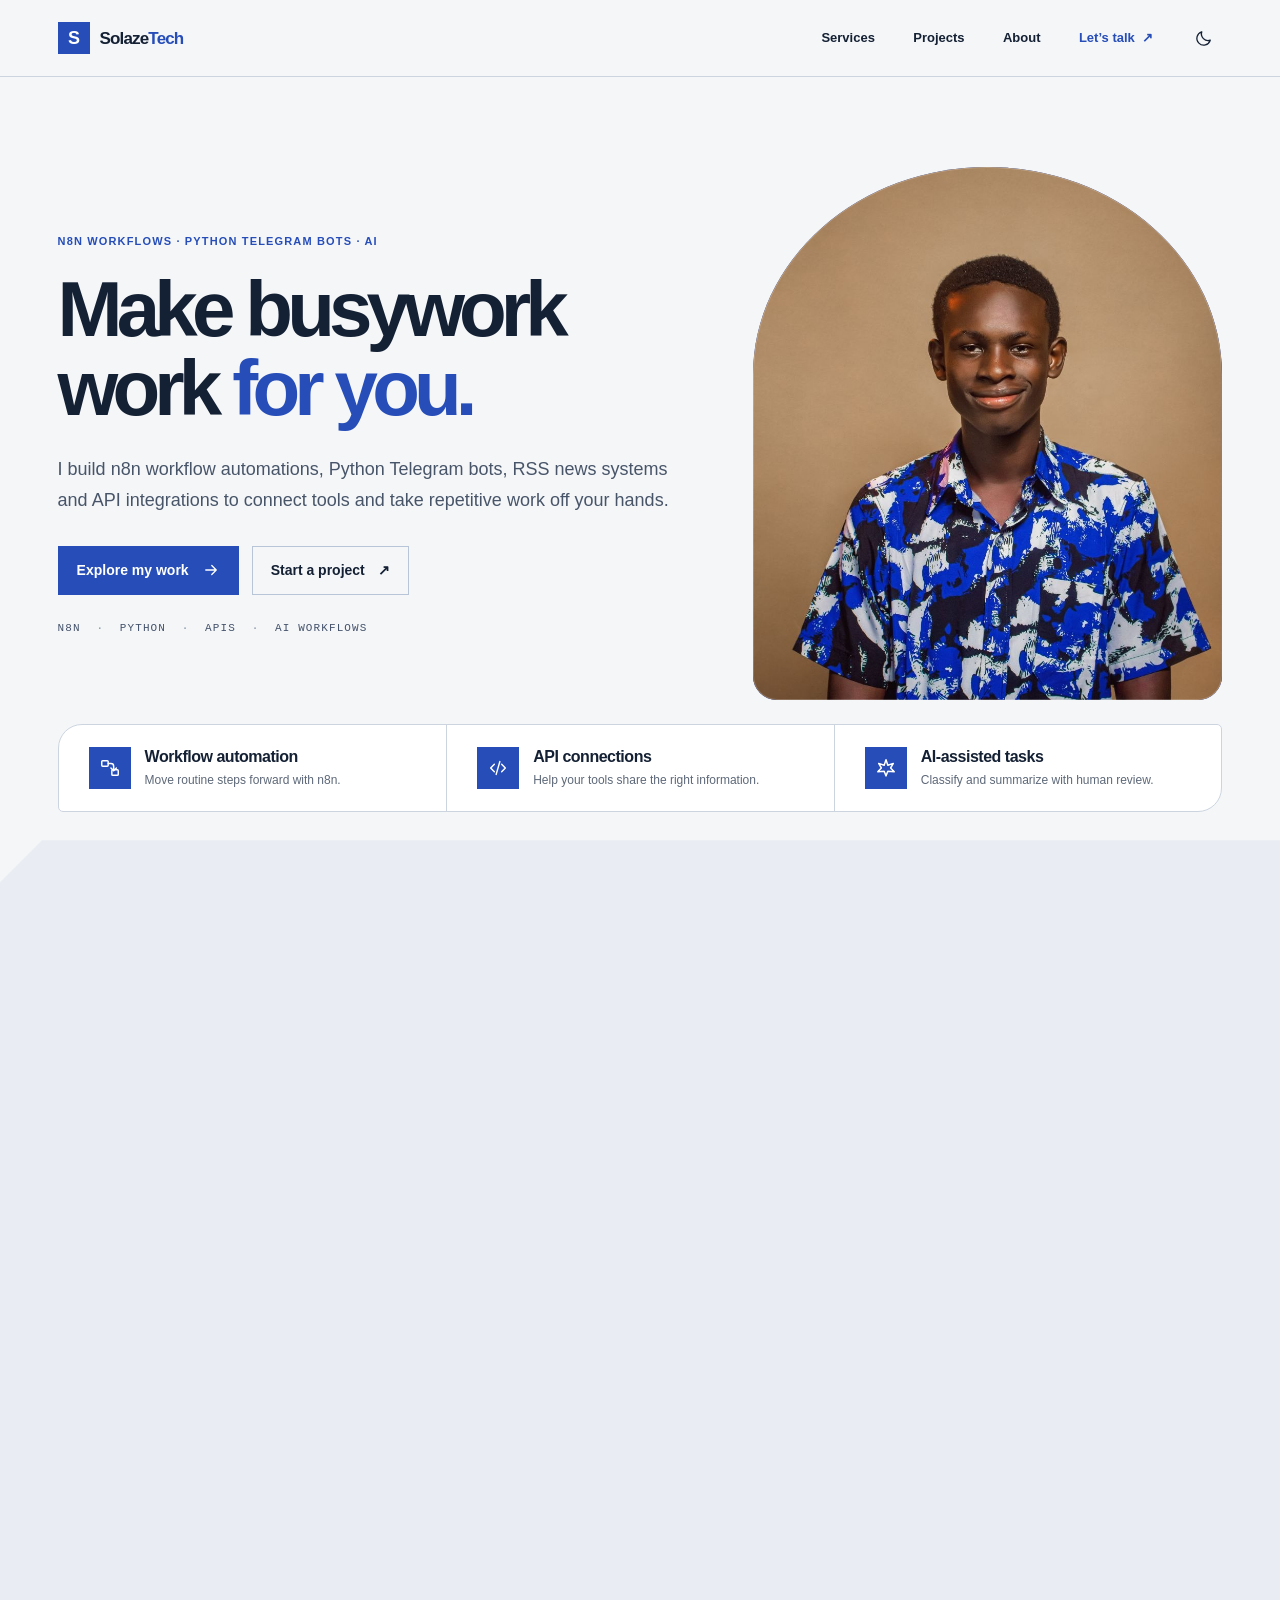
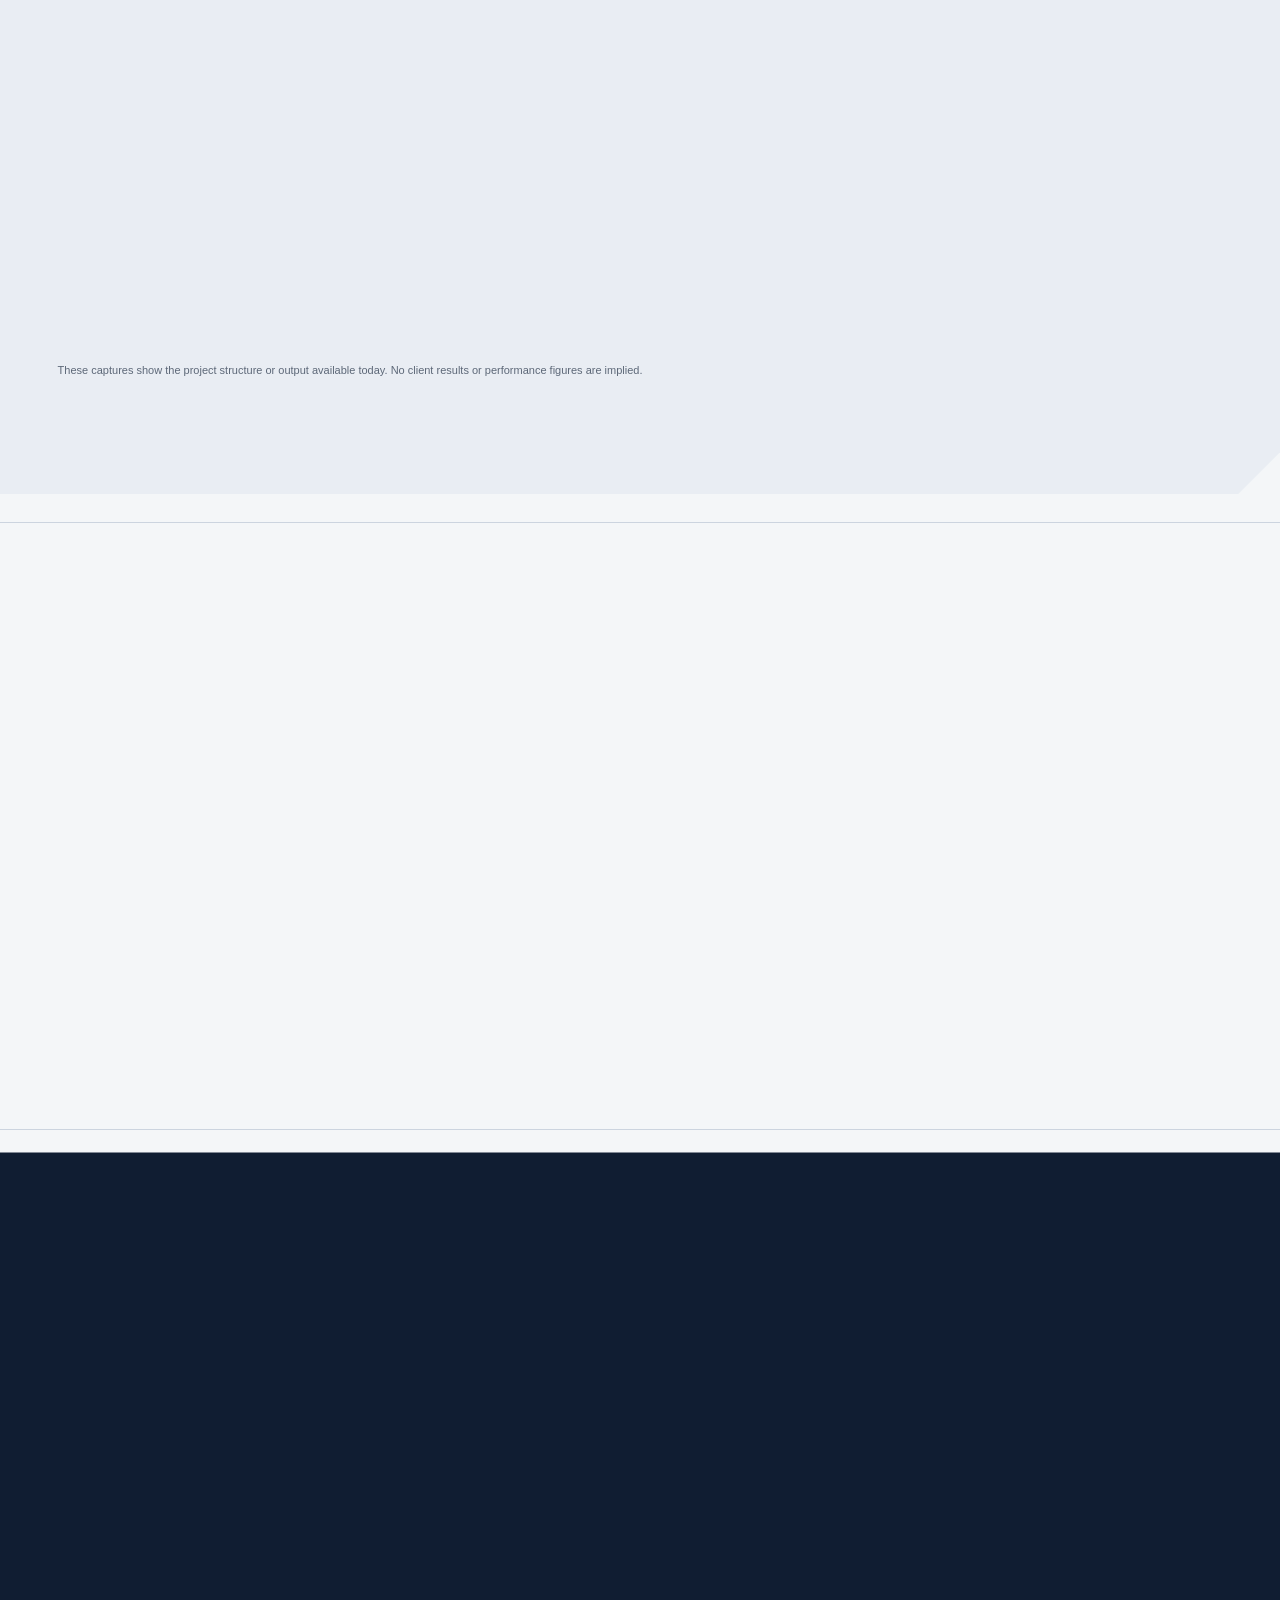
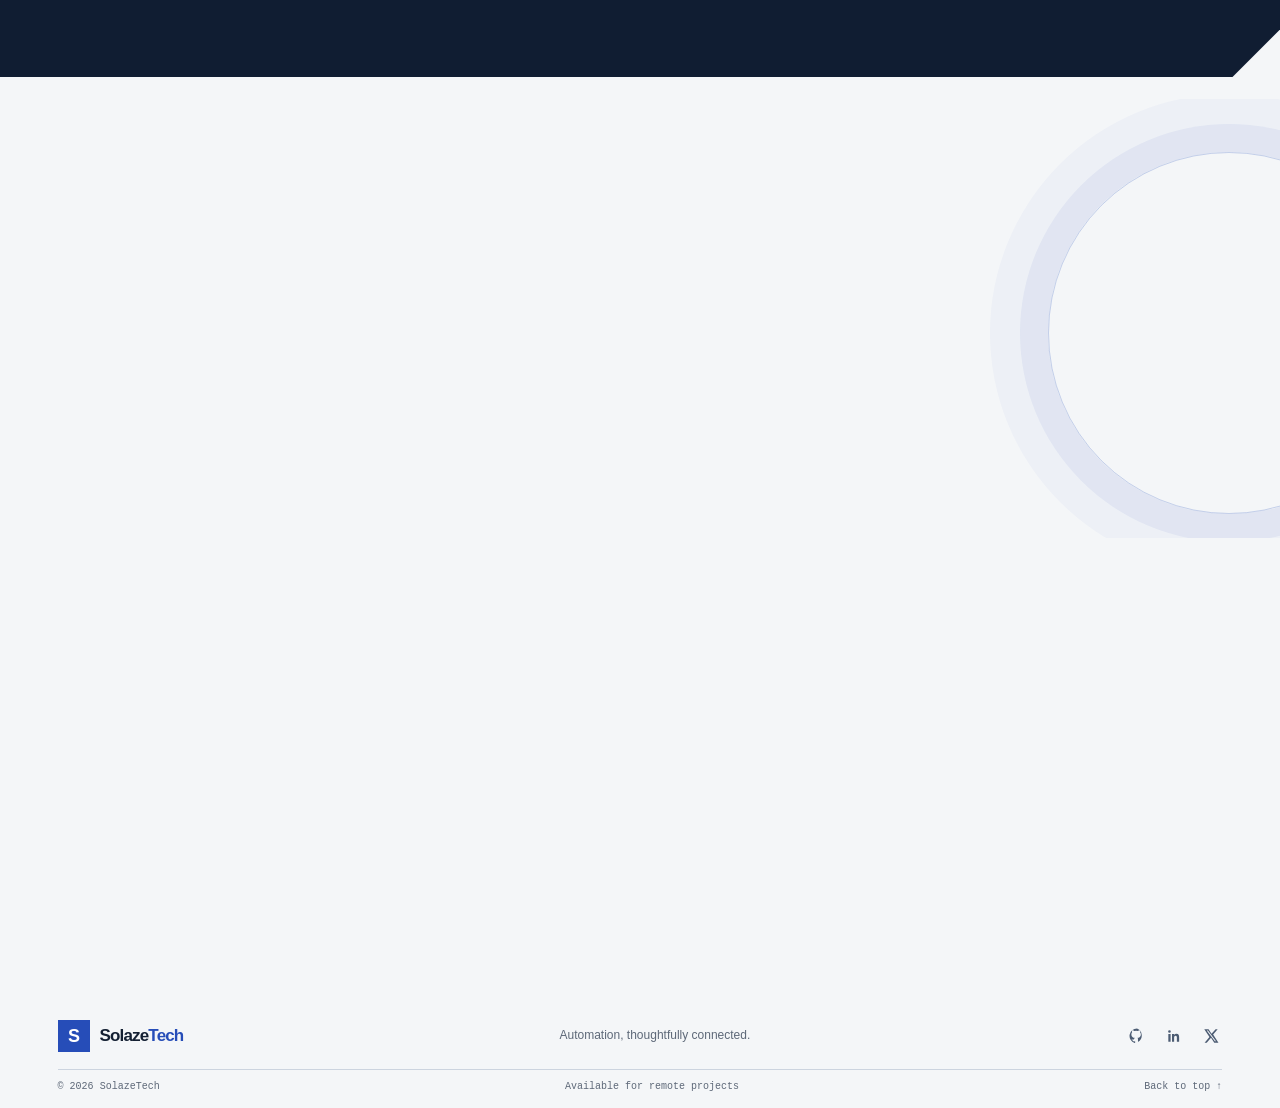
==== commit 7567447b: "Add speed-to-lead Loom demo and remove mascot" ====
--- a/index.html
+++ b/index.html
@@ -76,13 +76,14 @@
     </section>
 
     <section class="projects-section" id="projects" aria-labelledby="projects-title"><div class="container">
-      <div class="section-heading"><div><p class="eyebrow">SELECTED PROJECTS <span class="section-count">/ 05</span></p><h2 id="projects-title">Built to move<br>work forward.</h2></div><p>Workflow captures and working demos, with the tools and project status made clear.</p></div>
+      <div class="section-heading"><div><p class="eyebrow">SELECTED PROJECTS <span class="section-count">/ 06</span></p><h2 id="projects-title">Built to move<br>work forward.</h2></div><p>Workflow captures and working demos, with the tools and project status made clear.</p></div>
       <article class="project-feature"><a class="project-screen" href="assets/projects/ai-lead-qualification.png" target="_blank" rel="noopener noreferrer" aria-label="Open full-size AI lead qualification workflow"><img src="assets/projects/ai-lead-qualification.png" alt="Actual n8n lead workflow showing validation, duplicate checking, Groq AI qualification, priority routing, Sheets, Gmail and Slack" loading="lazy"><span aria-hidden="true">↗</span></a><div class="project-feature-copy"><p class="project-index">01 <i>/</i> LEAD INTAKE · N8N</p><h3>Find the leads<br>that need attention.</h3><p>The workflow cleans incoming leads, checks for duplicates, uses AI to help qualify them, then routes by priority and prepares CRM and team updates.</p><div class="project-tags" aria-label="Tools shown"><span>n8n</span><span>Groq</span><span>Google Sheets</span><span>Gmail</span><span>Slack</span></div><dl><div><dt>Project status</dt><dd>The screenshot shows the webhook deactivated. Live execution isn’t verified.</dd></div></dl><a class="project-detail-link" href="assets/projects/ai-lead-qualification.png" target="_blank" rel="noopener noreferrer">View workflow capture <span>↗</span></a></div></article>
       <div class="project-grid">
-        <article class="project-card"><a class="project-screen" href="assets/projects/ai-customer-support.png" target="_blank" rel="noopener noreferrer" aria-label="Open full-size customer support workflow"><img src="assets/projects/ai-customer-support.png" alt="Actual n8n customer support workflow with Gemini AI agent, SLA escalation, Gmail and Google Sheets" loading="lazy"><span aria-hidden="true">↗</span></a><div class="project-card-copy"><p class="project-index">02 <i>/</i> SUPPORT OPERATIONS</p><h3>Give urgent cases<br>a clear path.</h3><p>Checks support requests for urgency and SLA needs, routes cases for internal escalation and records the interaction.</p><div class="project-tags" aria-label="Tools used"><span>n8n</span><span>Gemini</span><span>Gmail</span><span>Sheets</span></div><p class="project-status">Workflow capture · runtime not verified</p><a class="project-detail-link" href="assets/projects/ai-customer-support.png" target="_blank" rel="noopener noreferrer">View workflow <span>↗</span></a></div></article>
-        <article class="project-card"><a class="project-screen" href="assets/projects/multi-agent-research.png" target="_blank" rel="noopener noreferrer" aria-label="Open full-size research workflow"><img src="assets/projects/multi-agent-research.png" alt="Actual n8n prospect research workflow with web search, page extraction, Gemini research and spreadsheet output" loading="lazy"><span aria-hidden="true">↗</span></a><div class="project-card-copy"><p class="project-index">03 <i>/</i> PROSPECT RESEARCH</p><h3>From web search<br>to useful brief.</h3><p>Collects web results, extracts page context and organizes research findings for a spreadsheet.</p><div class="project-tags" aria-label="Tools used"><span>n8n</span><span>Web search</span><span>Gemini</span><span>Sheets</span></div><p class="project-status">Workflow capture · runtime not verified</p><a class="project-detail-link" href="assets/projects/multi-agent-research.png" target="_blank" rel="noopener noreferrer">View workflow <span>↗</span></a></div></article>
-        <article class="project-card project-card-wide project-card-demo"><div class="project-screen project-video"><iframe src="https://www.loom.com/embed/59feaee577774fa88faab05209ab3dd1" title="SolazeTech football digest demo" loading="lazy" referrerpolicy="strict-origin-when-cross-origin" allow="fullscreen; picture-in-picture" allowfullscreen></iframe></div><div class="project-card-copy"><p class="project-index">04 <i>/</i> SPORTS DIGEST · PYTHON / TELEGRAM</p><h3>Football updates,<br>ready to read.</h3><p>Collects RSS updates, prepares a readable digest with AI tools and delivers it to Telegram.</p><div class="project-tags" aria-label="Tools used"><span>Python</span><span>RSS</span><span>AI summary</span><span>Telegram</span></div><p class="project-status">Watch the walkthrough · Telegram output shown</p><a class="project-detail-link" href="https://www.loom.com/share/59feaee577774fa88faab05209ab3dd1" target="_blank" rel="noopener noreferrer">Open demo on Loom <span>↗</span></a></div></article>
-        <article class="project-card project-card-wide project-card-demo"><div class="project-screen project-video"><iframe src="https://www.youtube-nocookie.com/embed/Xj_TF_7jTf4" title="SolazeTech AI-assisted RSS news system demo" loading="lazy" allow="accelerometer; encrypted-media; picture-in-picture; web-share" referrerpolicy="strict-origin-when-cross-origin" allowfullscreen></iframe></div><div class="project-card-copy"><p class="project-index">05 <i>/</i> AI NEWS WORKFLOW · PYTHON</p><h3>From RSS feed<br>to site-ready copy.</h3><p>Collects articles from RSS feeds, then uses AI to rewrite the news for a specific publication’s website.</p><div class="project-tags" aria-label="Tools used"><span>Python</span><span>RSS</span><span>AI rewriting</span></div><p class="project-status">Unlisted YouTube walkthrough</p><a class="project-detail-link" href="https://youtu.be/Xj_TF_7jTf4" target="_blank" rel="noopener noreferrer">Watch the news workflow <span>↗</span></a></div></article>
+        <article class="project-card project-card-wide project-card-demo"><div class="project-screen project-video"><iframe src="https://www.loom.com/embed/4f2c136d287b437092f3ce43c4a89262" title="SolazeTech speed to lead workflow demo" loading="lazy" referrerpolicy="strict-origin-when-cross-origin" allow="fullscreen; picture-in-picture" allowfullscreen></iframe></div><div class="project-card-copy"><p class="project-index">02 <i>/</i> SPEED TO LEAD · N8N</p><h3>Follow up while<br>interest is high.</h3><p>Routes new enquiries into a timely follow-up workflow so teams can respond while interest is high.</p><div class="project-tags" aria-label="Tools used"><span>n8n</span><span>Lead routing</span><span>Follow-up</span></div><p class="project-status">Working demo on test data.</p><a class="project-detail-link" href="https://www.loom.com/share/4f2c136d287b437092f3ce43c4a89262" target="_blank" rel="noopener noreferrer">Open demo on Loom <span>↗</span></a></div></article>
+        <article class="project-card"><a class="project-screen" href="assets/projects/ai-customer-support.png" target="_blank" rel="noopener noreferrer" aria-label="Open full-size customer support workflow"><img src="assets/projects/ai-customer-support.png" alt="Actual n8n customer support workflow with Gemini AI agent, SLA escalation, Gmail and Google Sheets" loading="lazy"><span aria-hidden="true">↗</span></a><div class="project-card-copy"><p class="project-index">03 <i>/</i> SUPPORT OPERATIONS</p><h3>Give urgent cases<br>a clear path.</h3><p>Checks support requests for urgency and SLA needs, routes cases for internal escalation and records the interaction.</p><div class="project-tags" aria-label="Tools used"><span>n8n</span><span>Gemini</span><span>Gmail</span><span>Sheets</span></div><p class="project-status">Workflow capture · runtime not verified</p><a class="project-detail-link" href="assets/projects/ai-customer-support.png" target="_blank" rel="noopener noreferrer">View workflow <span>↗</span></a></div></article>
+        <article class="project-card"><a class="project-screen" href="assets/projects/multi-agent-research.png" target="_blank" rel="noopener noreferrer" aria-label="Open full-size research workflow"><img src="assets/projects/multi-agent-research.png" alt="Actual n8n prospect research workflow with web search, page extraction, Gemini research and spreadsheet output" loading="lazy"><span aria-hidden="true">↗</span></a><div class="project-card-copy"><p class="project-index">04 <i>/</i> PROSPECT RESEARCH</p><h3>From web search<br>to useful brief.</h3><p>Collects web results, extracts page context and organizes research findings for a spreadsheet.</p><div class="project-tags" aria-label="Tools used"><span>n8n</span><span>Web search</span><span>Gemini</span><span>Sheets</span></div><p class="project-status">Workflow capture · runtime not verified</p><a class="project-detail-link" href="assets/projects/multi-agent-research.png" target="_blank" rel="noopener noreferrer">View workflow <span>↗</span></a></div></article>
+        <article class="project-card project-card-wide project-card-demo"><div class="project-screen project-video"><iframe src="https://www.loom.com/embed/59feaee577774fa88faab05209ab3dd1" title="SolazeTech football digest demo" loading="lazy" referrerpolicy="strict-origin-when-cross-origin" allow="fullscreen; picture-in-picture" allowfullscreen></iframe></div><div class="project-card-copy"><p class="project-index">05 <i>/</i> SPORTS DIGEST · PYTHON / TELEGRAM</p><h3>Football updates,<br>ready to read.</h3><p>Collects RSS updates, prepares a readable digest with AI tools and delivers it to Telegram.</p><div class="project-tags" aria-label="Tools used"><span>Python</span><span>RSS</span><span>AI summary</span><span>Telegram</span></div><p class="project-status">Watch the walkthrough · Telegram output shown</p><a class="project-detail-link" href="https://www.loom.com/share/59feaee577774fa88faab05209ab3dd1" target="_blank" rel="noopener noreferrer">Open demo on Loom <span>↗</span></a></div></article>
+        <article class="project-card project-card-wide project-card-demo"><div class="project-screen project-video"><iframe src="https://www.youtube-nocookie.com/embed/Xj_TF_7jTf4" title="SolazeTech AI-assisted RSS news system demo" loading="lazy" allow="accelerometer; encrypted-media; picture-in-picture; web-share" referrerpolicy="strict-origin-when-cross-origin" allowfullscreen></iframe></div><div class="project-card-copy"><p class="project-index">06 <i>/</i> AI NEWS WORKFLOW · PYTHON</p><h3>From RSS feed<br>to site-ready copy.</h3><p>Collects articles from RSS feeds, then uses AI to rewrite the news for a specific publication’s website.</p><div class="project-tags" aria-label="Tools used"><span>Python</span><span>RSS</span><span>AI rewriting</span></div><p class="project-status">Unlisted YouTube walkthrough</p><a class="project-detail-link" href="https://youtu.be/Xj_TF_7jTf4" target="_blank" rel="noopener noreferrer">Watch the news workflow <span>↗</span></a></div></article>
       </div><p class="project-note">These captures show the project structure or output available today. No client results or performance figures are implied.</p>
     </div></section>
 
@@ -90,7 +91,7 @@
 
     <section class="approach-section" aria-labelledby="approach-title"><div class="container approach-grid"><div><p class="eyebrow eyebrow-light">HOW I WORK</p><h2 id="approach-title">Understand it.<br>Connect it.<br>Make it easier.</h2><p class="approach-intro">A useful workflow should be clear to the people who rely on it, including when something needs a person’s attention.</p></div><ol><li><span>01</span><div><h3>Map the task</h3><p>What starts it? Which tools are involved? Where do delays or missed handoffs happen?</p></div></li><li><span>02</span><div><h3>Build the connections</h3><p>Automate repeatable steps and make exceptions visible.</p></div></li><li><span>03</span><div><h3>Check the full path</h3><p>Walk through normal cases and decide where a person needs to take over.</p></div></li></ol></div></section>
 
-    <section class="about-section" id="about" aria-labelledby="about-title"><div class="container about-grid"><div><p class="eyebrow">ABOUT SOLAZETECH</p><h2 id="about-title">Tools should<br>work <span>together.</span></h2><img class="about-mascot" src="assets/portraits/solazetech-3d-boy.png" alt="Decorative 3D cartoon boy character" loading="lazy"></div><div class="about-copy"><p>SolazeTech is my working brand for automation and bot development. I work with n8n, Python, APIs and AI tools to reduce repeated steps and make the next action clearer.</p><p>I’m interested in the small handoffs that eat up a day: moving a lead into a sheet, flagging a delayed request, or getting the right update to the right person.</p><a href="https://github.com/Solaze01" target="_blank" rel="noopener noreferrer" class="github-link"><svg viewBox="0 0 24 24" aria-hidden="true"><path d="M12 .8a11.2 11.2 0 0 0-3.54 21.83c.56.1.76-.24.76-.54v-2.1c-3.1.68-3.76-1.32-3.76-1.32-.51-1.3-1.24-1.65-1.24-1.65-1.02-.7.08-.69.08-.69 1.12.08 1.7 1.15 1.7 1.15 1 .1 1.6-.74 1.9-1.18.1-.73.39-1.22.7-1.5-2.48-.28-5.08-1.24-5.08-5.53 0-1.22.44-2.22 1.15-3-.12-.28-.5-1.42.11-2.96 0 0 .94-.3 3.08 1.15a10.7 10.7 0 0 1 5.6 0c2.13-1.45 3.07-1.15 3.07-1.15.61 1.54.23 2.68.11 2.96.72.78 1.15 1.78 1.15 3 0 4.3-2.6 5.24-5.09 5.52.4.35.75 1.03.75 2.08v3.08c0 .3.2.65.77.54A11.2 11.2 0 0 0 12 .8Z"/></svg>See what I’m building on GitHub <span>↗</span></a></div></div></section>
+    <section class="about-section" id="about" aria-labelledby="about-title"><div class="container about-grid"><div><p class="eyebrow">ABOUT SOLAZETECH</p><h2 id="about-title">Tools should<br>work <span>together.</span></h2></div><div class="about-copy"><p>SolazeTech is my working brand for automation and bot development. I work with n8n, Python, APIs and AI tools to reduce repeated steps and make the next action clearer.</p><p>I’m interested in the small handoffs that eat up a day: moving a lead into a sheet, flagging a delayed request, or getting the right update to the right person.</p><a href="https://github.com/Solaze01" target="_blank" rel="noopener noreferrer" class="github-link"><svg viewBox="0 0 24 24" aria-hidden="true"><path d="M12 .8a11.2 11.2 0 0 0-3.54 21.83c.56.1.76-.24.76-.54v-2.1c-3.1.68-3.76-1.32-3.76-1.32-.51-1.3-1.24-1.65-1.24-1.65-1.02-.7.08-.69.08-.69 1.12.08 1.7 1.15 1.7 1.15 1 .1 1.6-.74 1.9-1.18.1-.73.39-1.22.7-1.5-2.48-.28-5.08-1.24-5.08-5.53 0-1.22.44-2.22 1.15-3-.12-.28-.5-1.42.11-2.96 0 0 .94-.3 3.08 1.15a10.7 10.7 0 0 1 5.6 0c2.13-1.45 3.07-1.15 3.07-1.15.61 1.54.23 2.68.11 2.96.72.78 1.15 1.78 1.15 3 0 4.3-2.6 5.24-5.09 5.52.4.35.75 1.03.75 2.08v3.08c0 .3.2.65.77.54A11.2 11.2 0 0 0 12 .8Z"/></svg>See what I’m building on GitHub <span>↗</span></a></div></div></section>
 
     <section class="contact-section" id="contact" aria-labelledby="contact-title"><div class="container contact-panel"><div class="contact-copy"><p class="eyebrow eyebrow-light">HAVE A PROCESS IN MIND?</p><h2 id="contact-title">Let’s make it<br><span>work better.</span></h2><p>Tell me what takes too much time, which tools you use and what you’d like to change.</p></div><div class="contact-actions"><a class="contact-button" href="mailto:solazetech@gmail.com?subject=Automation%20project%20enquiry">Email SolazeTech <span>↗</span></a><a class="telegram-link" href="https://t.me/solaze_tech" target="_blank" rel="noopener noreferrer">Or message me on Telegram <span>↗</span></a><p>solazetech@gmail.com</p></div></div></section>
   </main>
--- a/style.css
+++ b/style.css
@@ -136,9 +136,6 @@
 .dark-theme .theme-icon-sun{display:block}
 @media(max-width:850px){.testimonial-layout{grid-template-columns:1fr;gap:28px}.testimonial-heading>p:last-child{max-width:420px}.testimonial-quote{max-width:none}}
 @media(max-width:480px){.testimonial-section{padding:58px 0}.testimonial-layout{gap:22px}.testimonial-heading h2{font-size:47px}.testimonial-quote{padding:24px 20px;border-radius:25px 5px 25px 5px}.testimonial-verified{font-size:8px;padding:5px 7px}}
-.about-heading{position:relative;min-height:260px}
-.about-heading h2{max-width:340px}
-.about-mascot{position:absolute;right:0;bottom:-22px;width:clamp(118px,14vw,165px);height:auto;filter:drop-shadow(0 18px 20px rgba(20,32,51,.13));pointer-events:none}
 @media(max-width:700px){
   .site-header .nav-wrap>.menu-toggle,.site-header .nav-wrap>.theme-toggle{display:grid!important;visibility:visible!important;opacity:1!important;width:40px!important;height:40px!important;padding:0!important;background:#fff!important;color:#142748!important}
   .site-header .nav-wrap>.menu-toggle{position:absolute!important;top:13px!important;right:48px!important;z-index:30!important}
@@ -158,13 +155,8 @@
   .hero-copy .eyebrow{max-width:100%;font-size:9px;letter-spacing:.08em;line-height:1.5;overflow-wrap:anywhere}
   .portrait-stage{width:min(100%,300px);max-width:300px;min-height:0;height:auto;aspect-ratio:.88;justify-self:center;margin-inline:auto}
   .portrait-stage img{width:100%;height:100%;object-position:center 20%}
-  .about-heading{min-height:260px;padding-bottom:8px}
-  .about-heading h2{max-width:270px}
-  .about-mascot{right:2px;bottom:-12px;width:105px}
 }
 @media(max-width:390px){
   .hero-copy .eyebrow{font-size:8.5px;letter-spacing:.075em}
   .portrait-stage{max-width:280px}
-  .about-heading{min-height:245px}
-  .about-mascot{width:94px}
 }
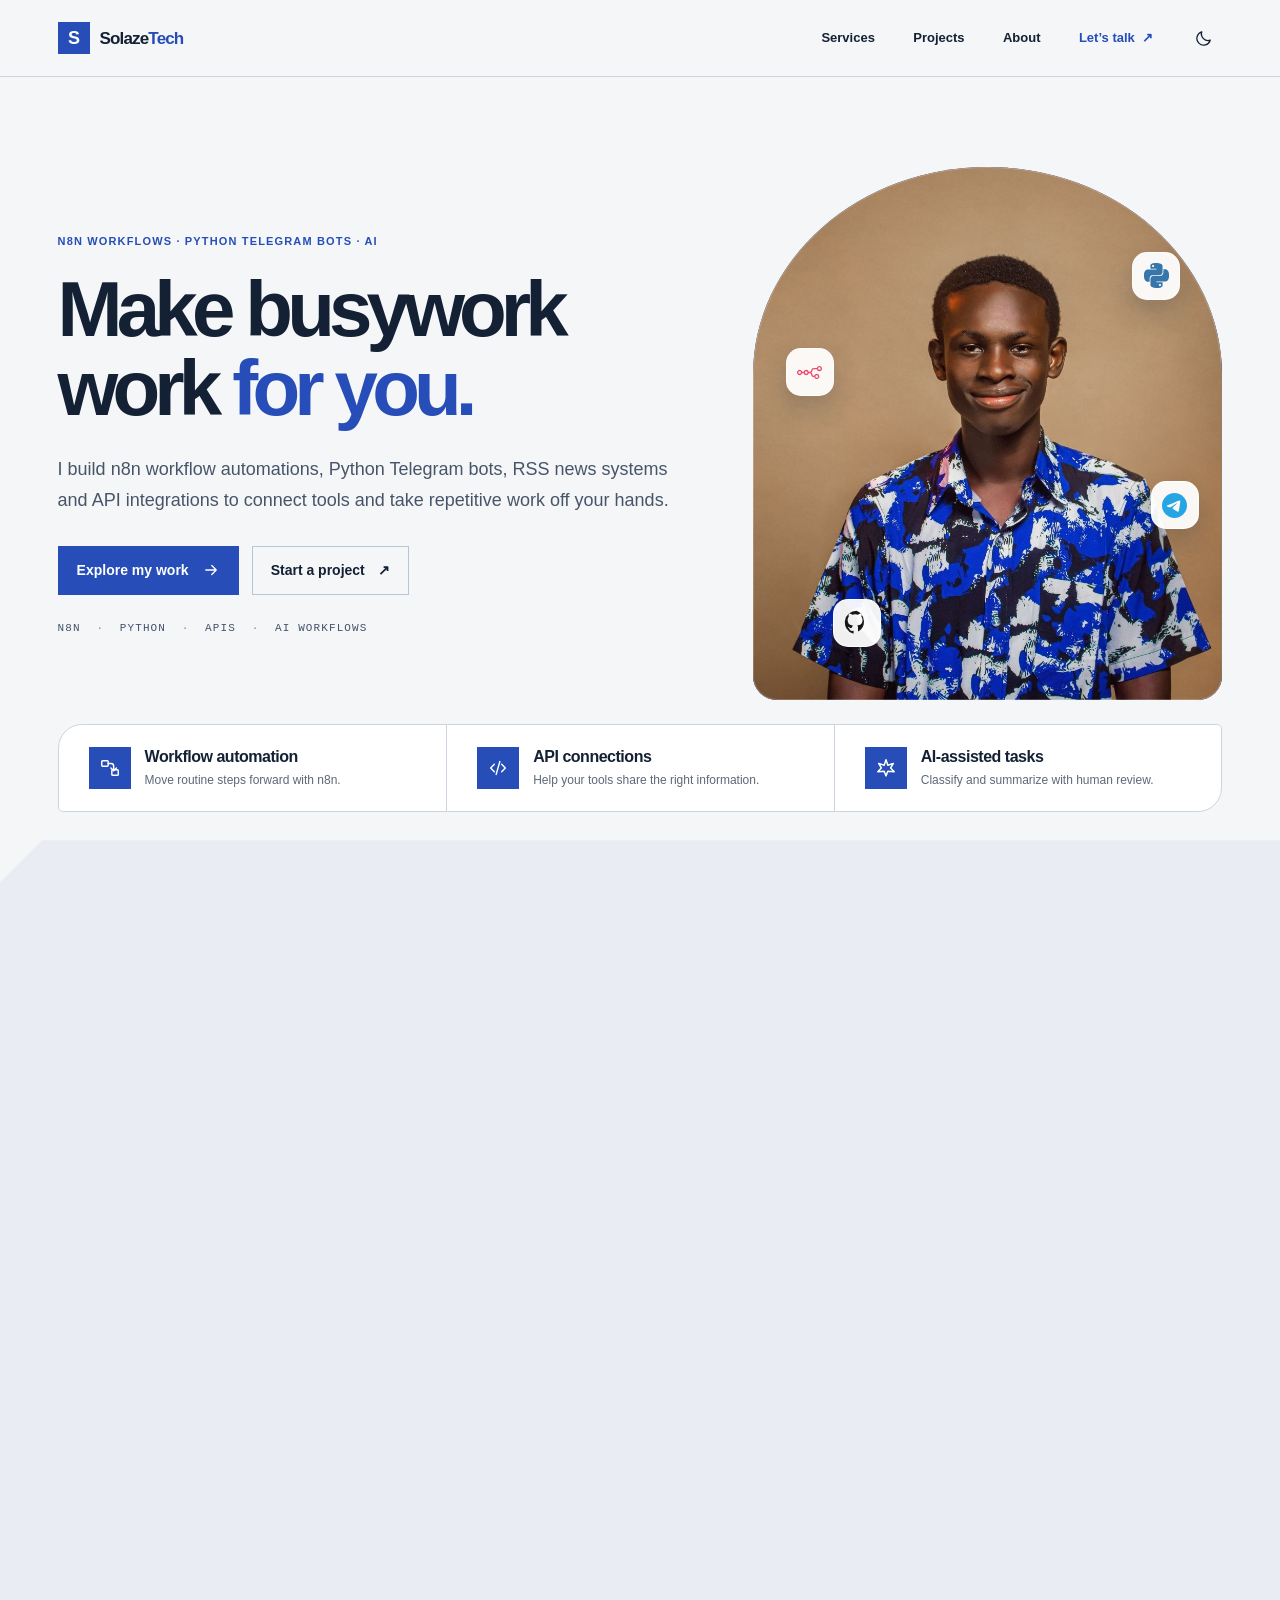
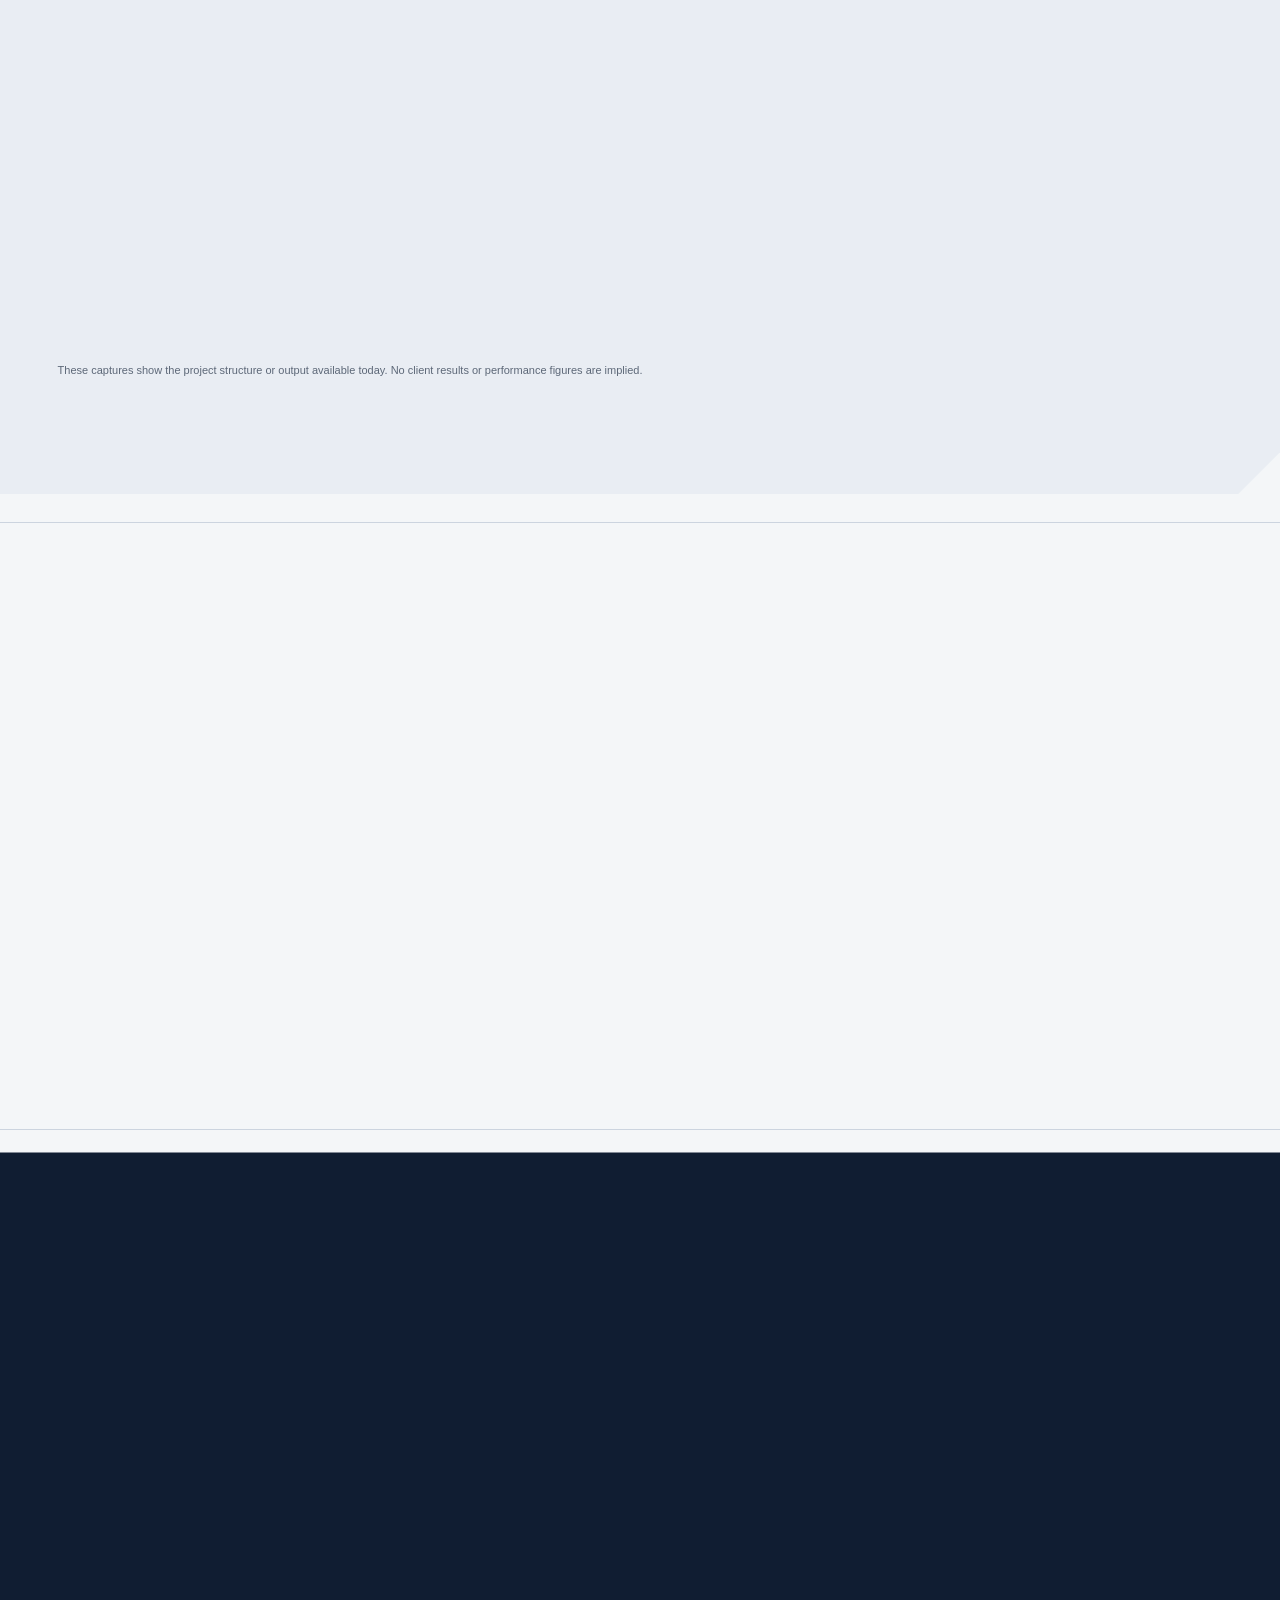
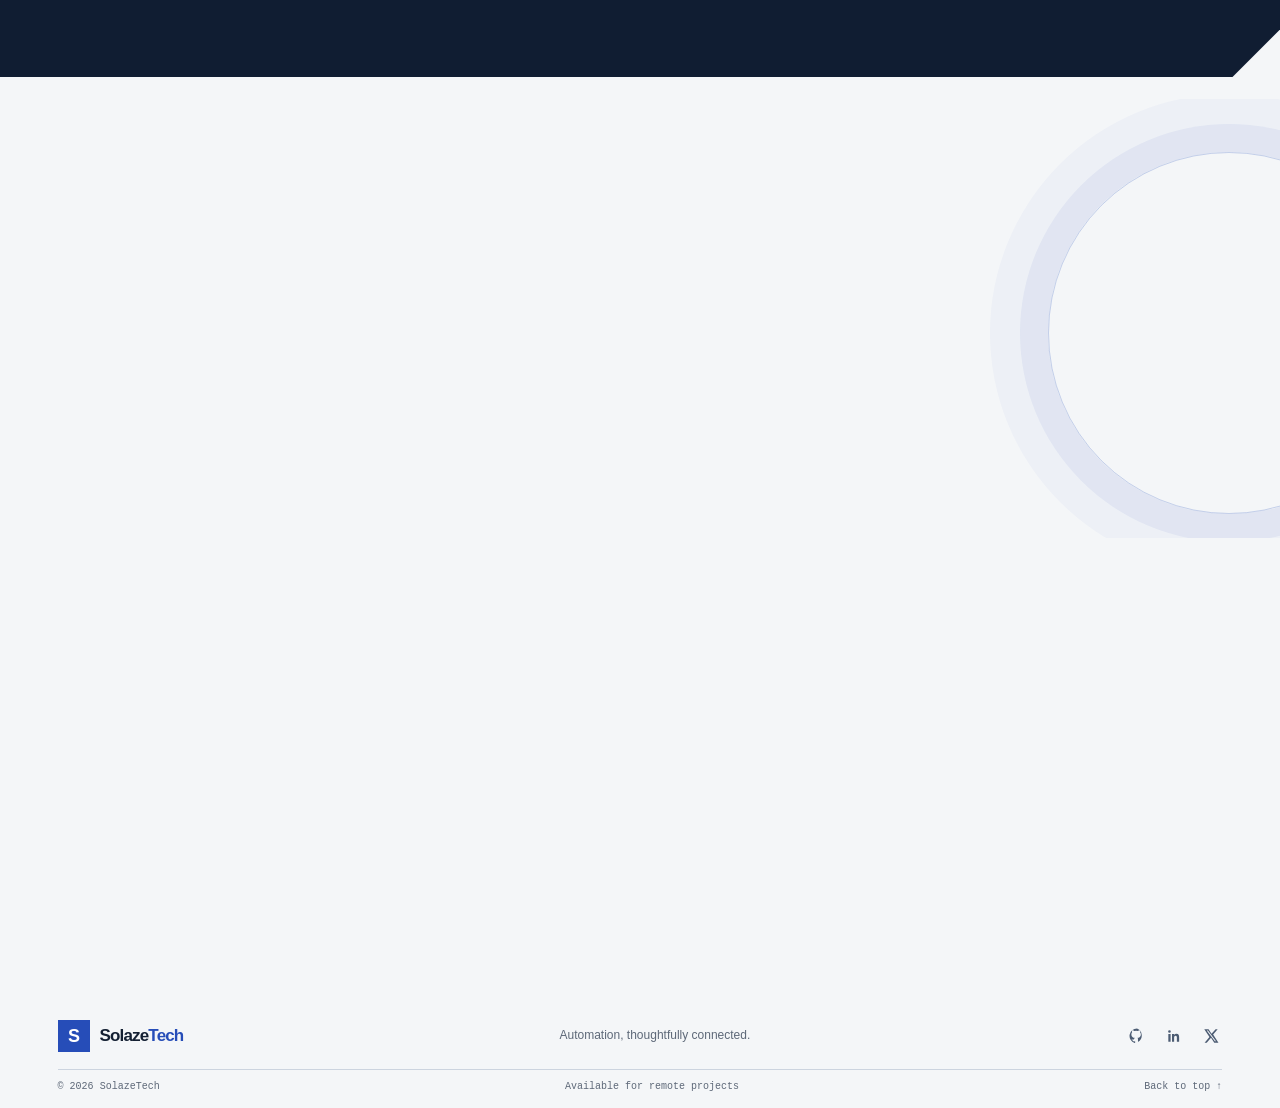
==== commit f17e0843: "Add floating technology logos around portrait" ====
--- a/index.html
+++ b/index.html
@@ -66,7 +66,7 @@
   <main id="main">
     <section class="hero" aria-labelledby="hero-title"><div class="container hero-grid">
       <div class="hero-copy"><p class="eyebrow">N8N WORKFLOWS · PYTHON TELEGRAM BOTS · AI</p><h1 id="hero-title">Make busywork<br>work <span>for you.</span></h1><p class="hero-intro">I build n8n workflow automations, Python Telegram bots, RSS news systems and API integrations to connect tools and take repetitive work off your hands.</p><div class="hero-actions"><a class="button button-primary" href="#projects">Explore my work <svg viewBox="0 0 24 24" aria-hidden="true"><path d="M5 12h14m-6-6 6 6-6 6"/></svg></a><a class="button button-secondary" href="mailto:solazetech@gmail.com?subject=Automation%20project%20enquiry">Start a project <span aria-hidden="true">↗</span></a></div><p class="hero-stack">N8N <i>·</i> PYTHON <i>·</i> APIS <i>·</i> AI WORKFLOWS</p></div>
-      <div class="portrait-stage"><div class="portrait-backdrop" aria-hidden="true"><span>SolazeTech</span><span>AUTOMATION / INTEGRATIONS</span></div><img src="assets/portraits/solazetech-portrait.jpg" alt="Portrait of the SolazeTech automation developer" fetchpriority="high"></div>
+      <div class="portrait-stage"><div class="portrait-backdrop" aria-hidden="true"><span>SolazeTech</span><span>AUTOMATION / INTEGRATIONS</span></div><img src="assets/portraits/solazetech-portrait.jpg" alt="Portrait of the SolazeTech automation developer" fetchpriority="high"><div class="portrait-tech-logos" aria-hidden="true"><span class="portrait-tech-logo portrait-tech-logo-n8n"><img src="assets/icons/n8n.svg" alt=""></span><span class="portrait-tech-logo portrait-tech-logo-python"><img src="assets/icons/python.svg" alt=""></span><span class="portrait-tech-logo portrait-tech-logo-telegram"><img src="assets/icons/telegram.svg" alt=""></span><span class="portrait-tech-logo portrait-tech-logo-github"><img src="assets/icons/github.svg" alt=""></span></div></div>
     </div>
       <div class="container service-strip" id="services" aria-label="Services">
         <article><span class="strip-icon" aria-hidden="true"><svg viewBox="0 0 24 24"><rect x="3" y="4" width="7" height="6" rx="1"/><rect x="14" y="14" width="7" height="6" rx="1"/><path d="M10 7h3a3 3 0 0 1 3 3v4m-3-2 3 3 3-3"/></svg></span><div><h2>Workflow automation</h2><p>Move routine steps forward with n8n.</p></div></article>
--- a/style.css
+++ b/style.css
@@ -160,3 +160,15 @@
   .hero-copy .eyebrow{font-size:8.5px;letter-spacing:.075em}
   .portrait-stage{max-width:280px}
 }
+
+.portrait-tech-logos{position:absolute;inset:0;z-index:4;pointer-events:none}
+.portrait-tech-logo{position:absolute;display:grid;place-items:center;width:48px;height:48px;border:1px solid rgba(255,255,255,.8);border-radius:15px;background:rgba(255,255,255,.94);box-shadow:0 12px 28px rgba(16,29,50,.2);animation:tech-logo-float 5.4s ease-in-out infinite}
+.portrait-tech-logo img{width:25px;height:25px;max-width:none;max-height:none;object-fit:contain}
+.portrait-tech-logo-n8n{top:34%;left:7%;animation-delay:-.8s}
+.portrait-tech-logo-python{top:16%;right:9%;animation-delay:-1.8s}
+.portrait-tech-logo-telegram{top:59%;right:5%;animation-delay:-2.7s}
+.portrait-tech-logo-github{bottom:10%;left:17%;animation-delay:-3.6s}
+@keyframes tech-logo-float{0%,100%{transform:translateY(0)}50%{transform:translateY(-7px)}}
+@media(max-width:700px){.portrait-tech-logo{width:42px;height:42px;border-radius:13px}.portrait-tech-logo img{width:22px;height:22px}.portrait-tech-logo-n8n{top:34%;left:5%}.portrait-tech-logo-python{top:15%;right:6%}.portrait-tech-logo-telegram{top:59%;right:4%}.portrait-tech-logo-github{bottom:9%;left:14%}}
+@media(max-width:390px){.portrait-tech-logo{width:38px;height:38px}.portrait-tech-logo img{width:20px;height:20px}}
+@media(prefers-reduced-motion:reduce){.portrait-tech-logo{animation:none}}
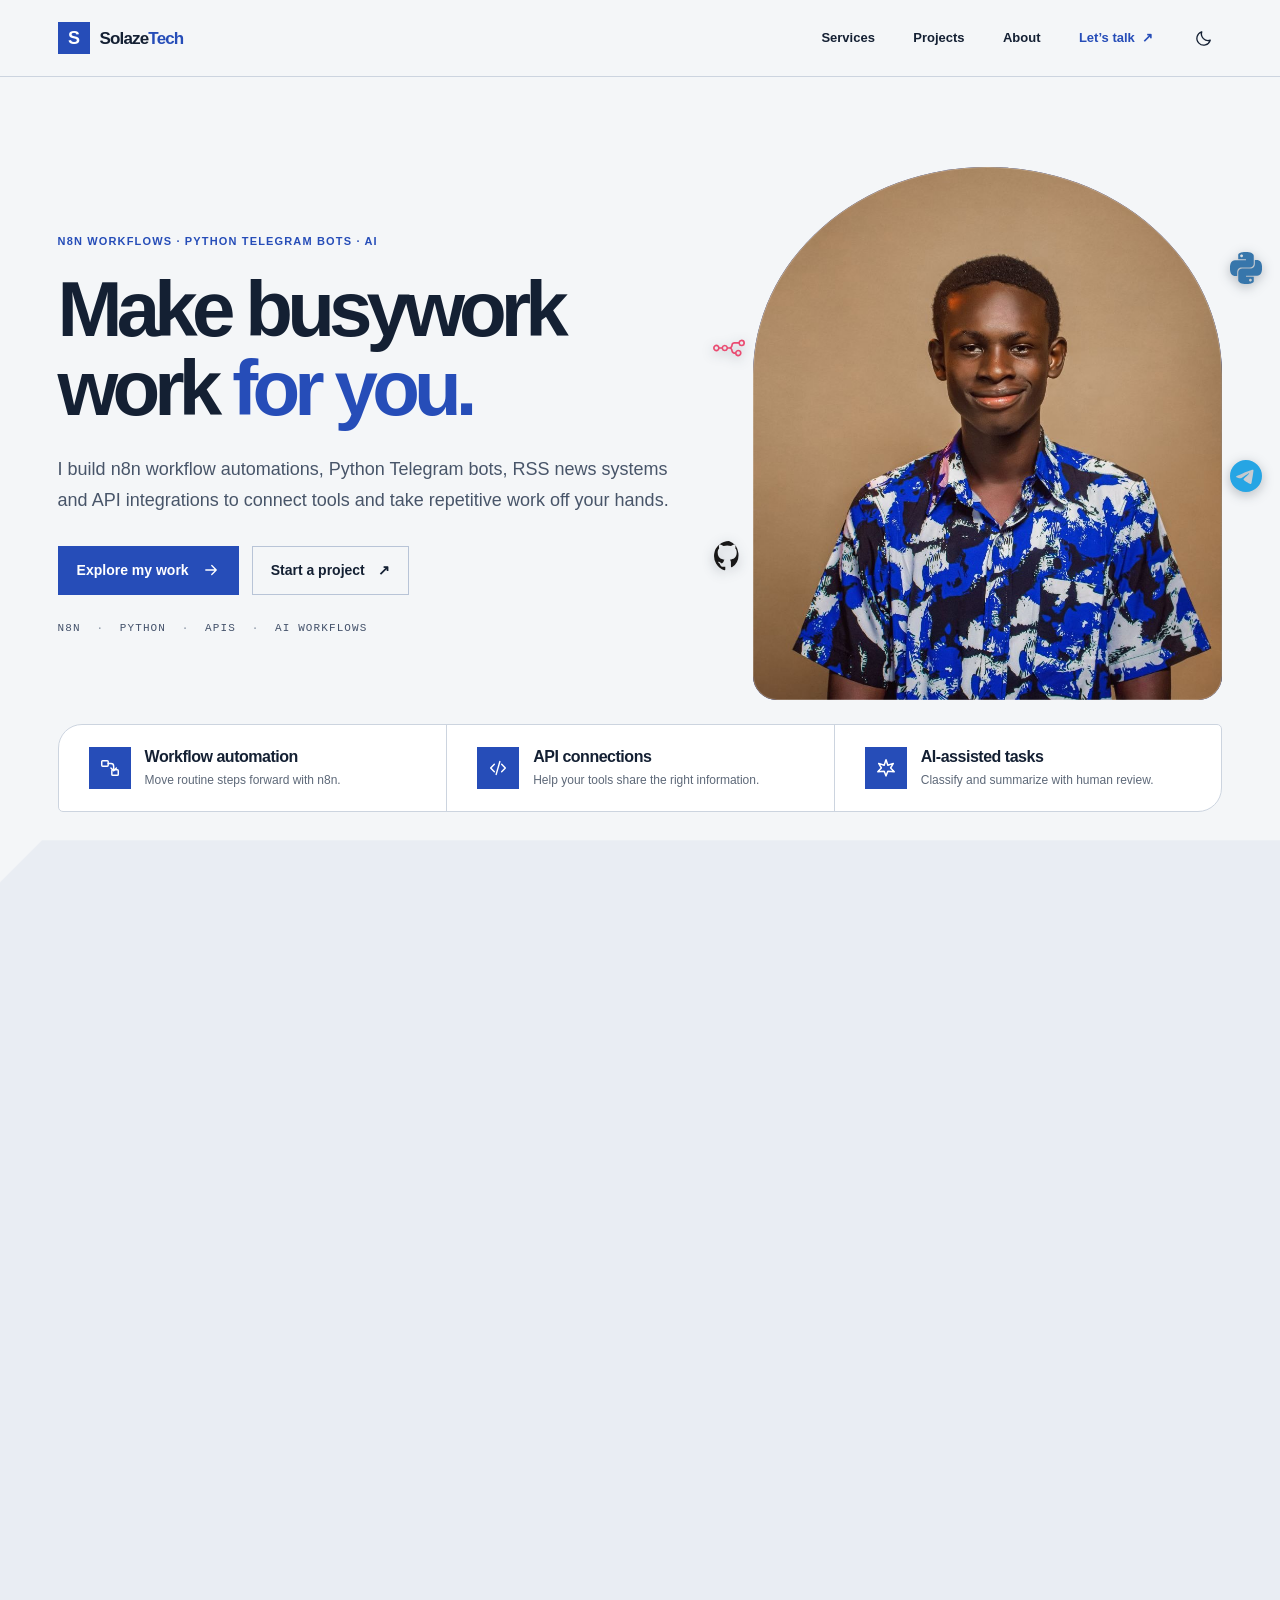
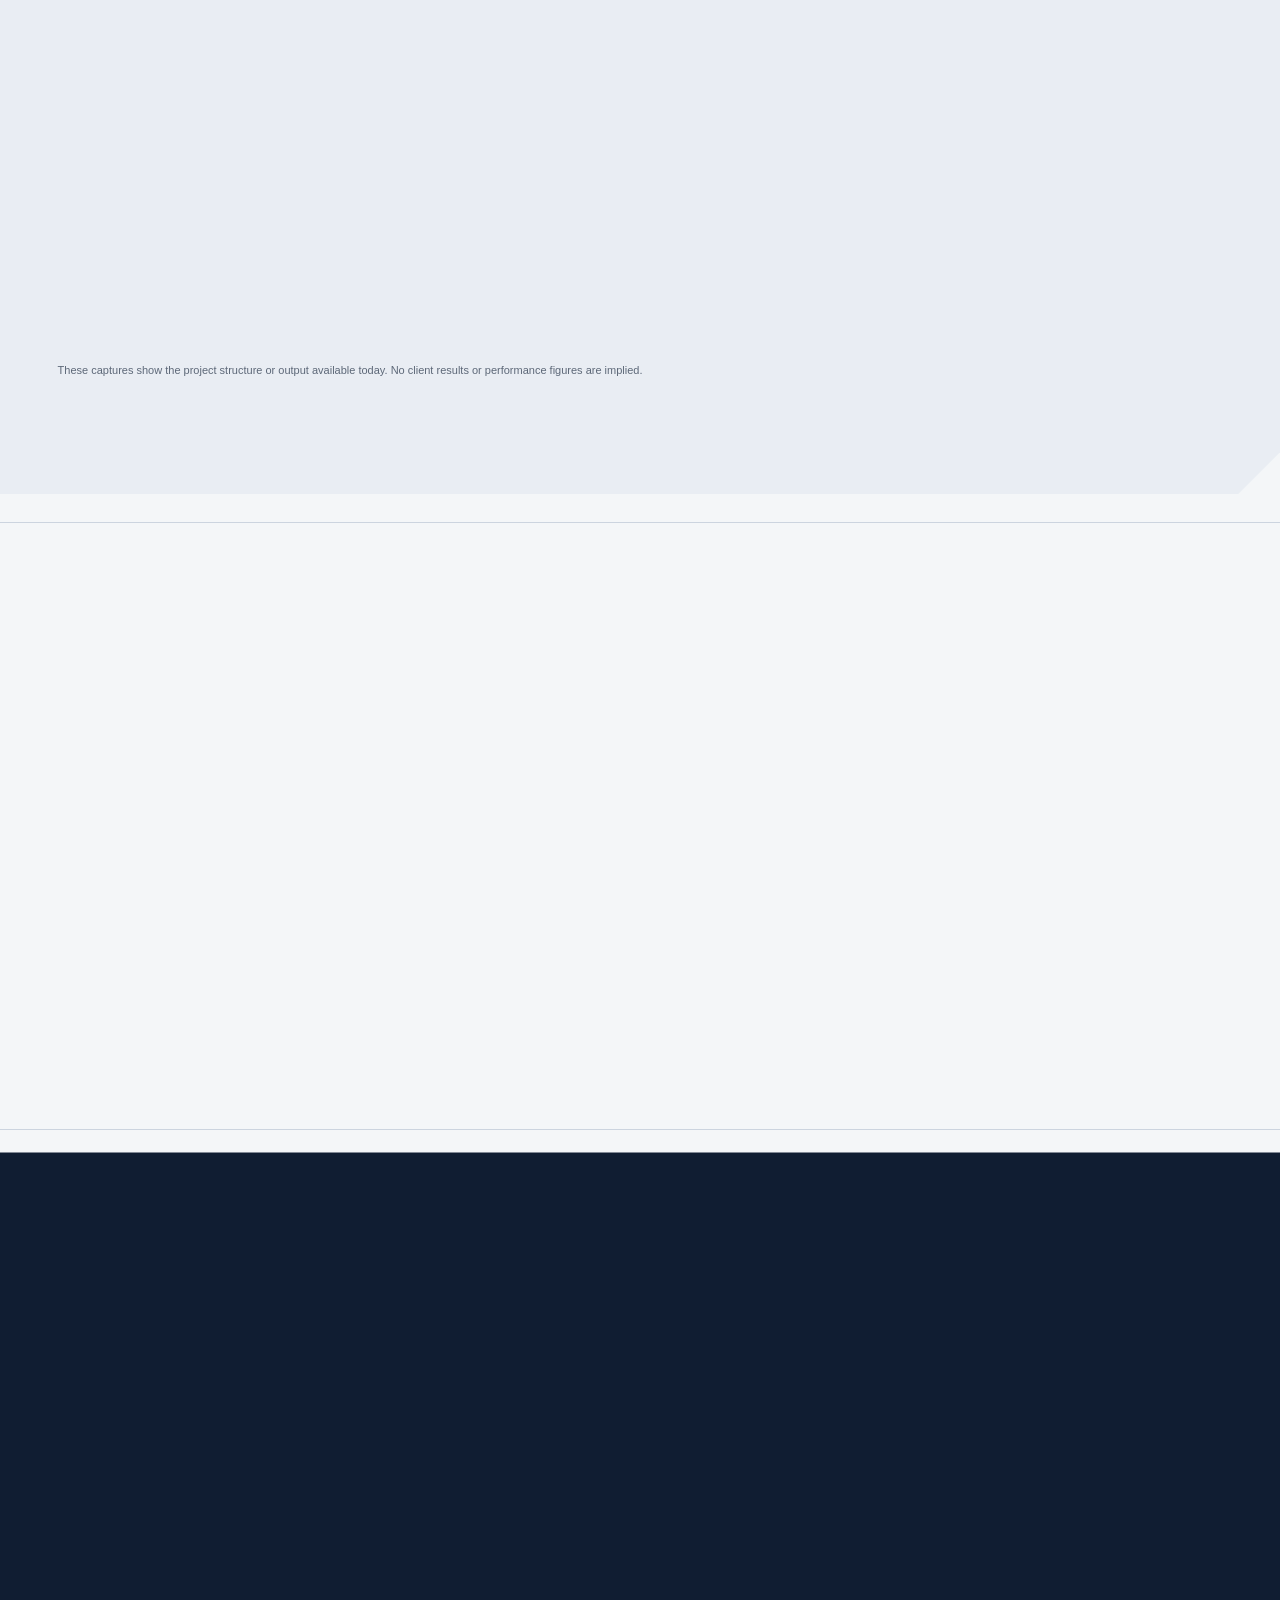
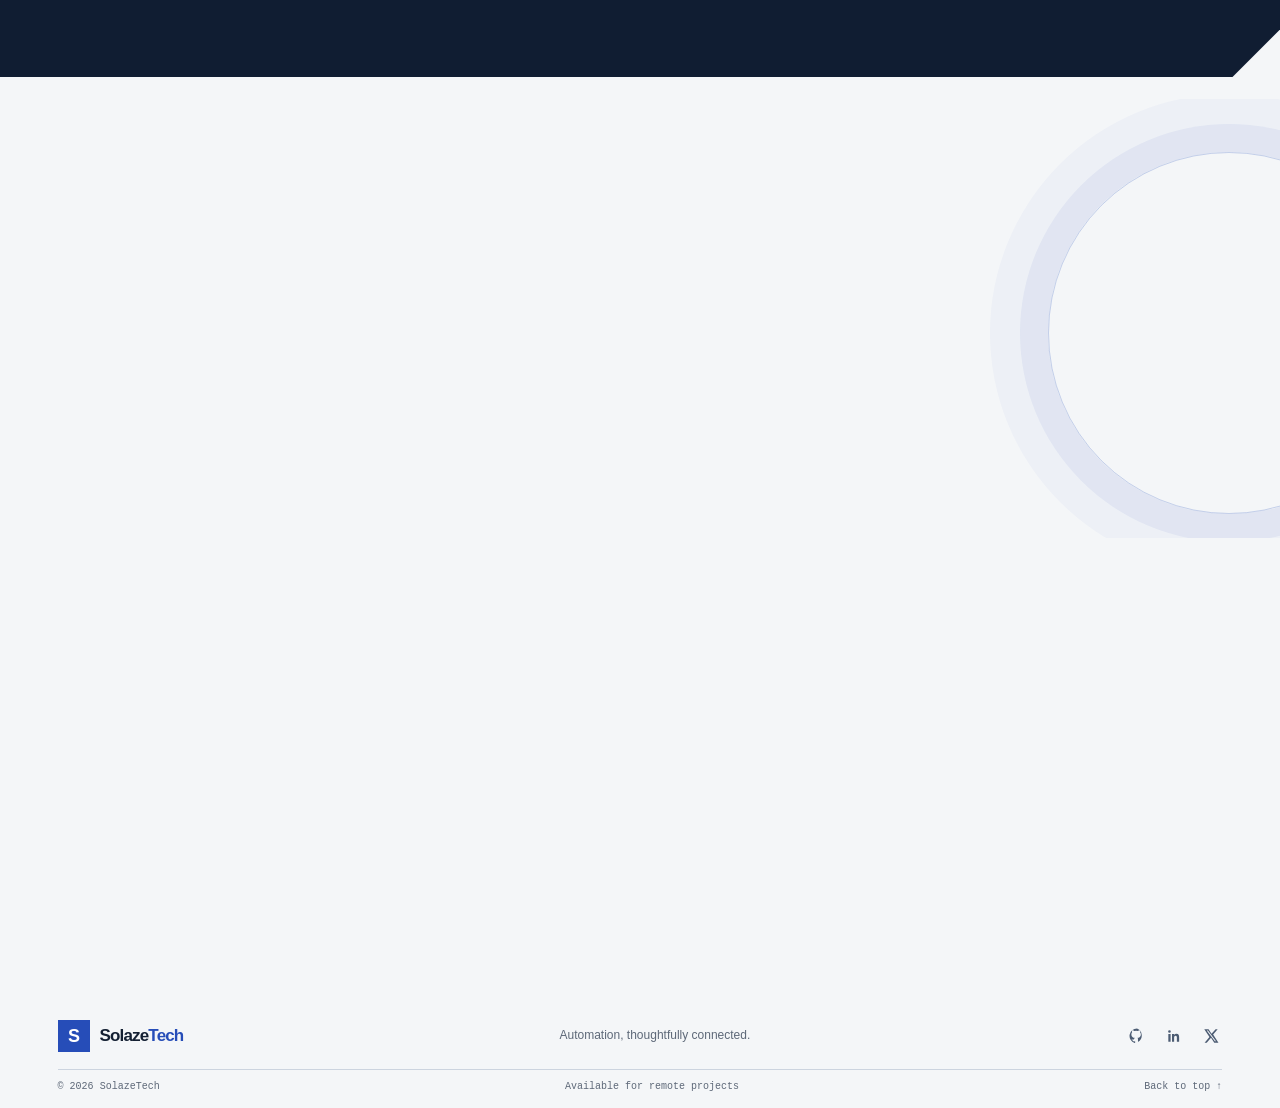
==== commit e2ff1d2b: "Move portrait tech logos outside photo" ====
--- a/index.html
+++ b/index.html
@@ -66,7 +66,7 @@
   <main id="main">
     <section class="hero" aria-labelledby="hero-title"><div class="container hero-grid">
       <div class="hero-copy"><p class="eyebrow">N8N WORKFLOWS · PYTHON TELEGRAM BOTS · AI</p><h1 id="hero-title">Make busywork<br>work <span>for you.</span></h1><p class="hero-intro">I build n8n workflow automations, Python Telegram bots, RSS news systems and API integrations to connect tools and take repetitive work off your hands.</p><div class="hero-actions"><a class="button button-primary" href="#projects">Explore my work <svg viewBox="0 0 24 24" aria-hidden="true"><path d="M5 12h14m-6-6 6 6-6 6"/></svg></a><a class="button button-secondary" href="mailto:solazetech@gmail.com?subject=Automation%20project%20enquiry">Start a project <span aria-hidden="true">↗</span></a></div><p class="hero-stack">N8N <i>·</i> PYTHON <i>·</i> APIS <i>·</i> AI WORKFLOWS</p></div>
-      <div class="portrait-stage"><div class="portrait-backdrop" aria-hidden="true"><span>SolazeTech</span><span>AUTOMATION / INTEGRATIONS</span></div><img src="assets/portraits/solazetech-portrait.jpg" alt="Portrait of the SolazeTech automation developer" fetchpriority="high"><div class="portrait-tech-logos" aria-hidden="true"><span class="portrait-tech-logo portrait-tech-logo-n8n"><img src="assets/icons/n8n.svg" alt=""></span><span class="portrait-tech-logo portrait-tech-logo-python"><img src="assets/icons/python.svg" alt=""></span><span class="portrait-tech-logo portrait-tech-logo-telegram"><img src="assets/icons/telegram.svg" alt=""></span><span class="portrait-tech-logo portrait-tech-logo-github"><img src="assets/icons/github.svg" alt=""></span></div></div>
+      <div class="portrait-orbit-wrap"><div class="portrait-stage"><div class="portrait-backdrop" aria-hidden="true"><span>SolazeTech</span><span>AUTOMATION / INTEGRATIONS</span></div><img src="assets/portraits/solazetech-portrait.jpg" alt="Portrait of the SolazeTech automation developer" fetchpriority="high"></div><div class="portrait-tech-logos" aria-hidden="true"><span class="portrait-tech-logo portrait-tech-logo-n8n"><img src="assets/icons/n8n.svg" alt=""></span><span class="portrait-tech-logo portrait-tech-logo-python"><img src="assets/icons/python.svg" alt=""></span><span class="portrait-tech-logo portrait-tech-logo-telegram"><img src="assets/icons/telegram.svg" alt=""></span><span class="portrait-tech-logo portrait-tech-logo-github"><img src="assets/icons/github.svg" alt=""></span></div></div>
     </div>
       <div class="container service-strip" id="services" aria-label="Services">
         <article><span class="strip-icon" aria-hidden="true"><svg viewBox="0 0 24 24"><rect x="3" y="4" width="7" height="6" rx="1"/><rect x="14" y="14" width="7" height="6" rx="1"/><path d="M10 7h3a3 3 0 0 1 3 3v4m-3-2 3 3 3-3"/></svg></span><div><h2>Workflow automation</h2><p>Move routine steps forward with n8n.</p></div></article>
--- a/style.css
+++ b/style.css
@@ -161,14 +161,15 @@
   .portrait-stage{max-width:280px}
 }
 
+.portrait-orbit-wrap{position:relative;min-width:0}
 .portrait-tech-logos{position:absolute;inset:0;z-index:4;pointer-events:none}
-.portrait-tech-logo{position:absolute;display:grid;place-items:center;width:48px;height:48px;border:1px solid rgba(255,255,255,.8);border-radius:15px;background:rgba(255,255,255,.94);box-shadow:0 12px 28px rgba(16,29,50,.2);animation:tech-logo-float 5.4s ease-in-out infinite}
-.portrait-tech-logo img{width:25px;height:25px;max-width:none;max-height:none;object-fit:contain}
-.portrait-tech-logo-n8n{top:34%;left:7%;animation-delay:-.8s}
-.portrait-tech-logo-python{top:16%;right:9%;animation-delay:-1.8s}
-.portrait-tech-logo-telegram{top:59%;right:5%;animation-delay:-2.7s}
-.portrait-tech-logo-github{bottom:10%;left:17%;animation-delay:-3.6s}
+.portrait-tech-logo{position:absolute;display:grid;place-items:center;width:32px;height:32px;filter:drop-shadow(0 3px 6px rgba(20,32,51,.3));animation:tech-logo-float 5.4s ease-in-out infinite}
+.portrait-tech-logo img{width:100%;height:100%;max-width:none;max-height:none;object-fit:contain}
+.portrait-tech-logo-n8n{top:31%;left:-40px;animation-delay:-.8s}
+.portrait-tech-logo-python{top:16%;right:-40px;animation-delay:-1.8s}
+.portrait-tech-logo-telegram{top:55%;right:-40px;animation-delay:-2.7s}
+.portrait-tech-logo-github{top:70%;left:-40px;animation-delay:-3.6s}
 @keyframes tech-logo-float{0%,100%{transform:translateY(0)}50%{transform:translateY(-7px)}}
-@media(max-width:700px){.portrait-tech-logo{width:42px;height:42px;border-radius:13px}.portrait-tech-logo img{width:22px;height:22px}.portrait-tech-logo-n8n{top:34%;left:5%}.portrait-tech-logo-python{top:15%;right:6%}.portrait-tech-logo-telegram{top:59%;right:4%}.portrait-tech-logo-github{bottom:9%;left:14%}}
-@media(max-width:390px){.portrait-tech-logo{width:38px;height:38px}.portrait-tech-logo img{width:20px;height:20px}}
+@media(max-width:700px){.portrait-tech-logo{width:32px;height:32px}.portrait-tech-logo-n8n,.portrait-tech-logo-telegram{left:-10px;right:auto}.portrait-tech-logo-python,.portrait-tech-logo-github{left:28px;right:auto}}
+@media(max-width:390px){.portrait-tech-logo{width:28px;height:28px}.portrait-tech-logo-n8n,.portrait-tech-logo-telegram{left:-9px}.portrait-tech-logo-python,.portrait-tech-logo-github{left:28px}}
 @media(prefers-reduced-motion:reduce){.portrait-tech-logo{animation:none}}
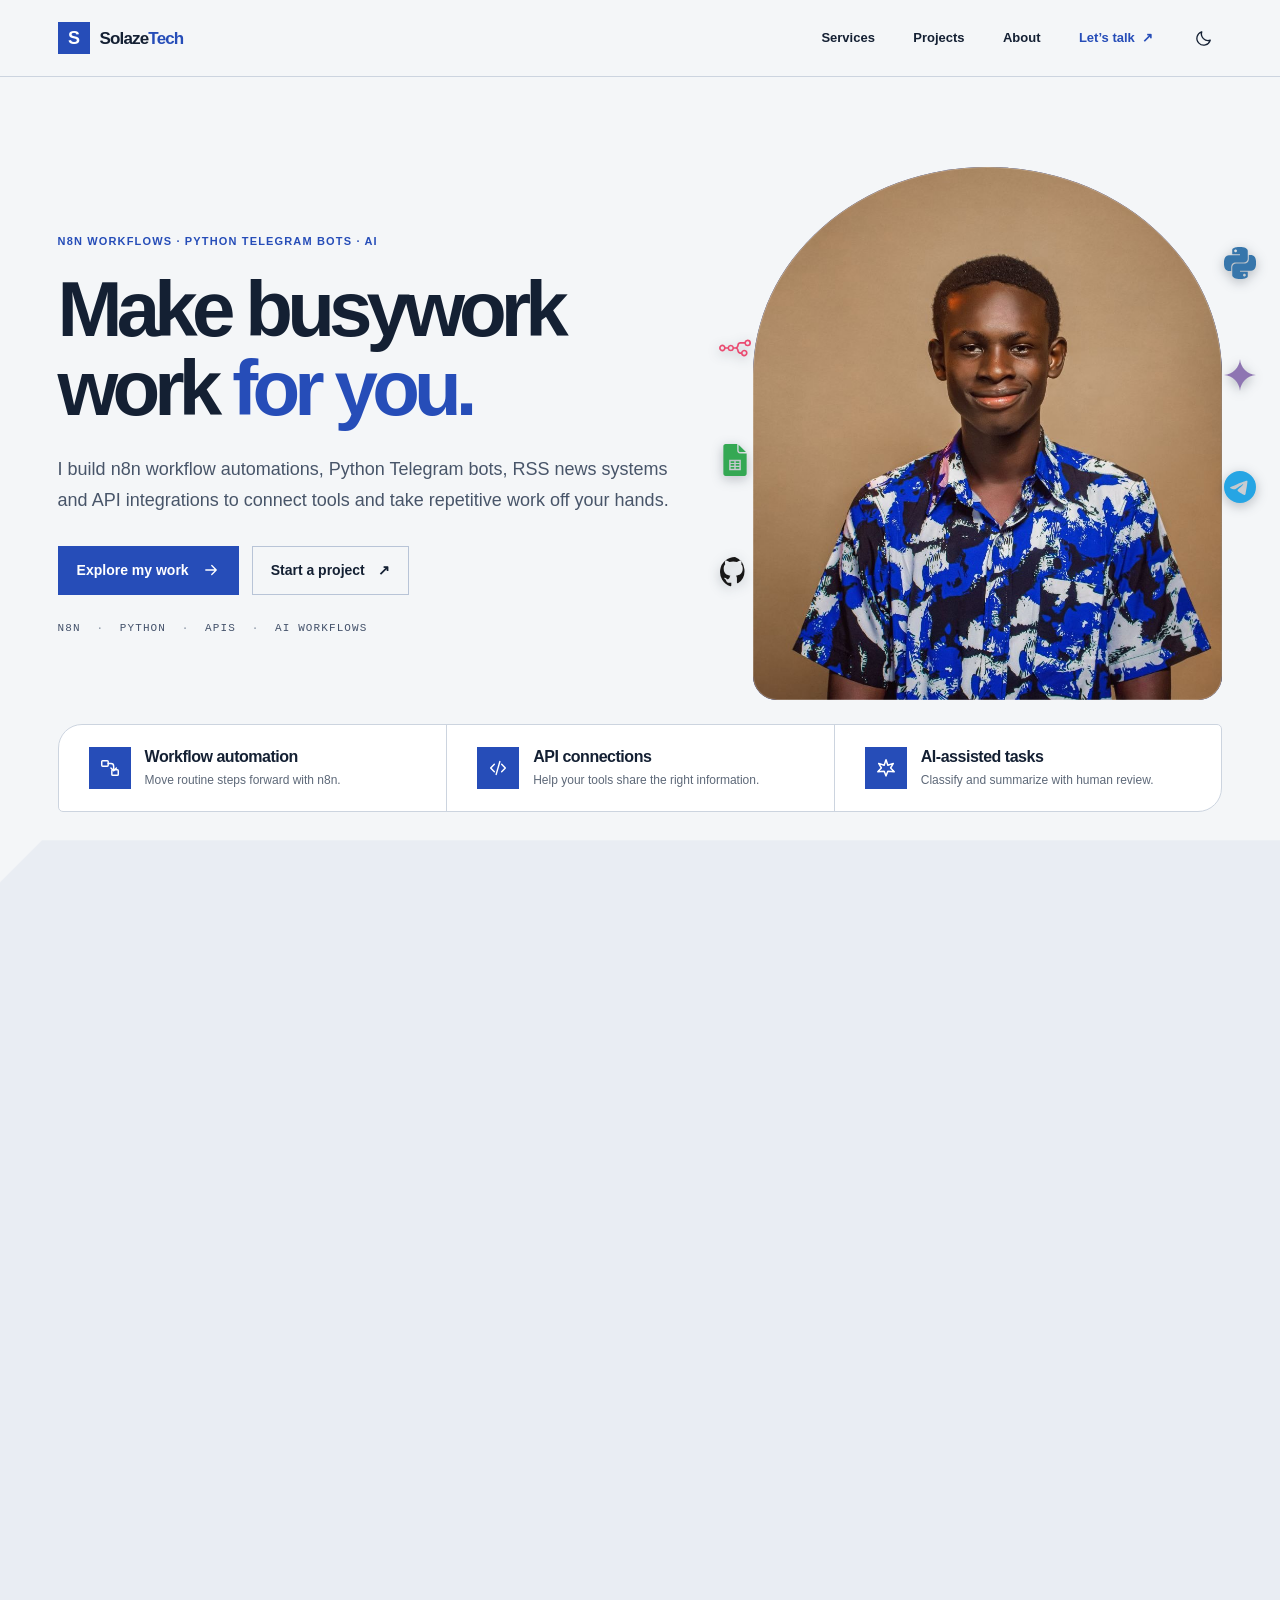
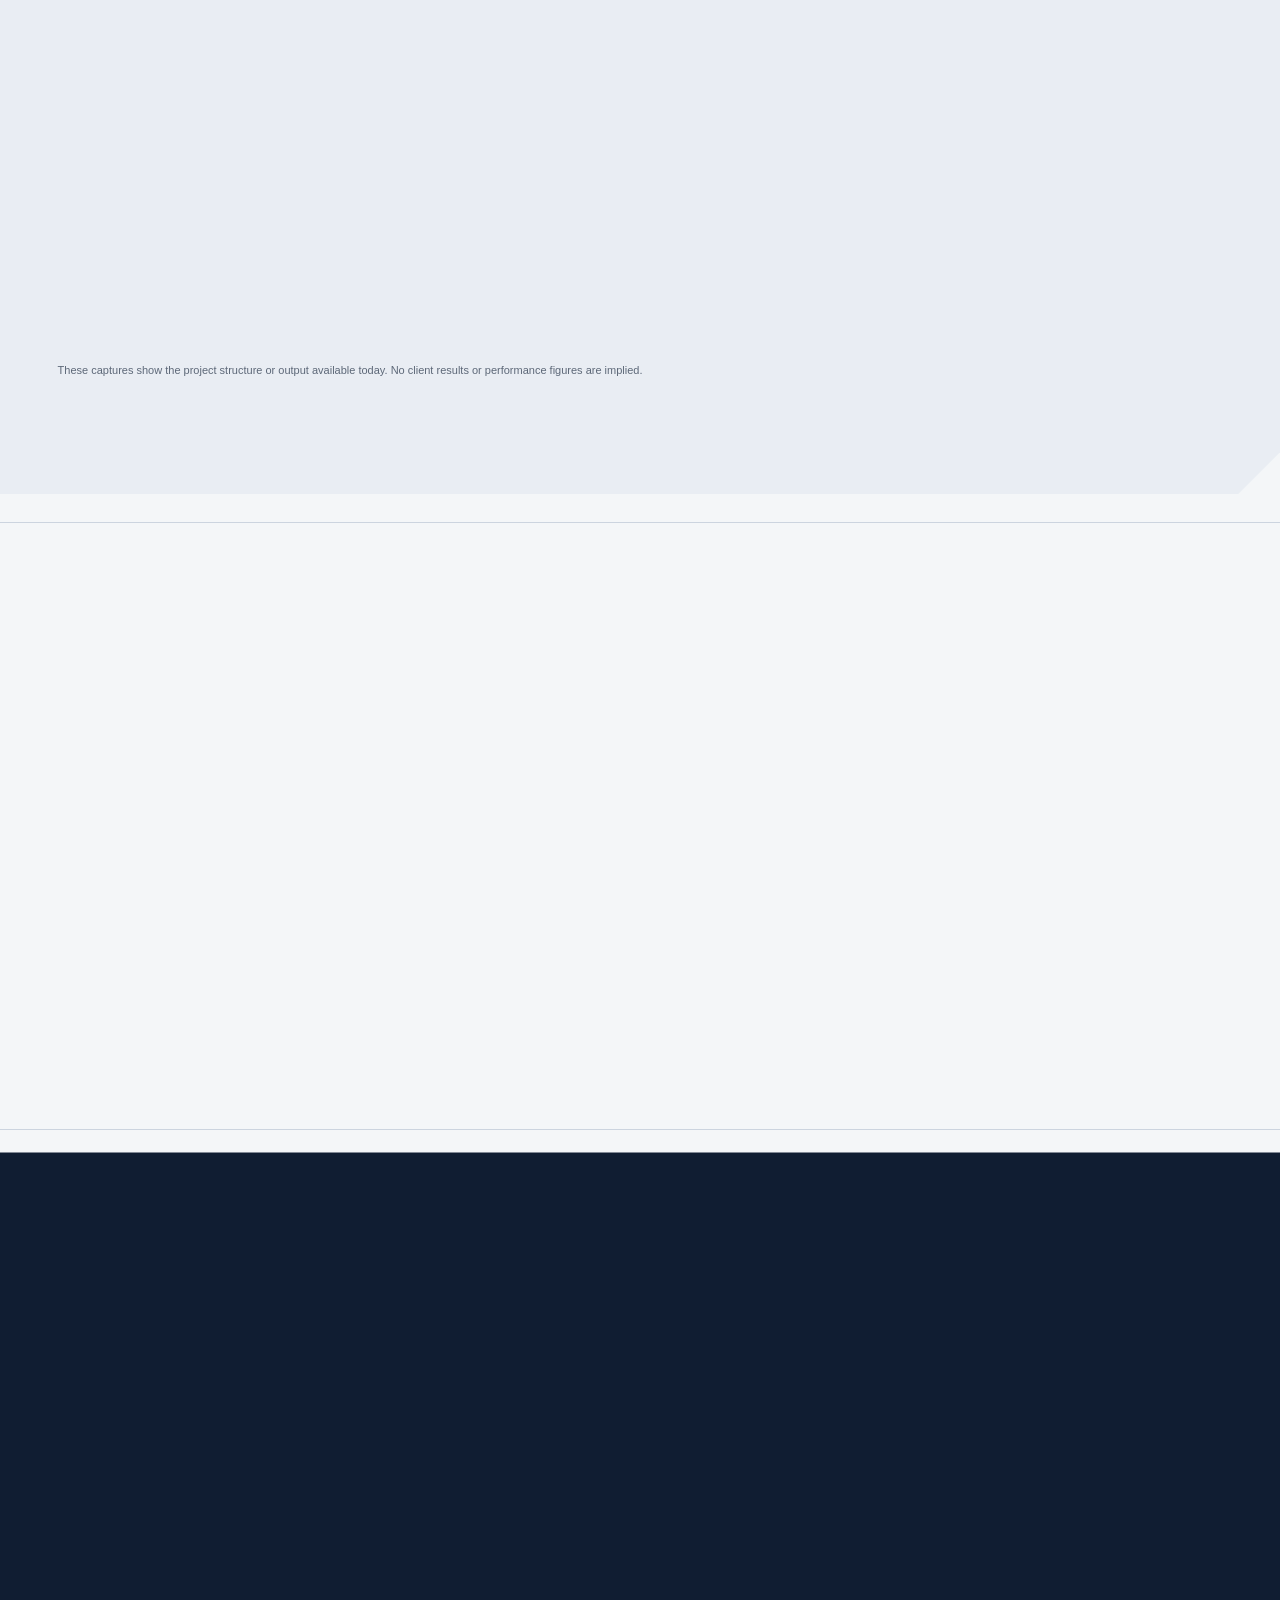
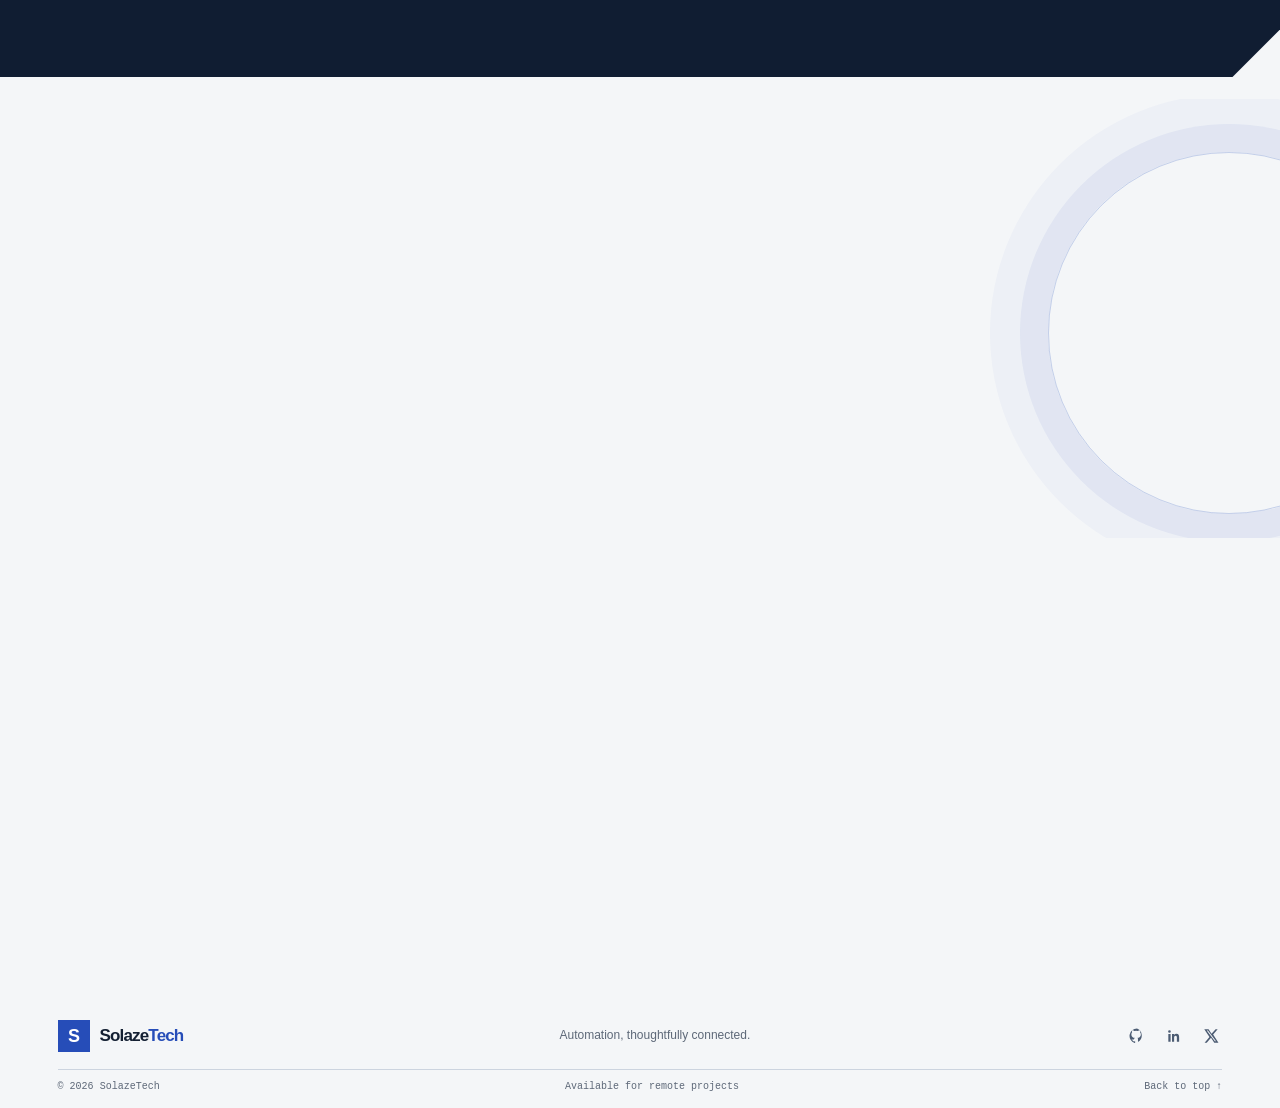
==== commit 854530c3: "Tighten portrait logos and add field icons" ====
--- a/index.html
+++ b/index.html
@@ -66,7 +66,7 @@
   <main id="main">
     <section class="hero" aria-labelledby="hero-title"><div class="container hero-grid">
       <div class="hero-copy"><p class="eyebrow">N8N WORKFLOWS · PYTHON TELEGRAM BOTS · AI</p><h1 id="hero-title">Make busywork<br>work <span>for you.</span></h1><p class="hero-intro">I build n8n workflow automations, Python Telegram bots, RSS news systems and API integrations to connect tools and take repetitive work off your hands.</p><div class="hero-actions"><a class="button button-primary" href="#projects">Explore my work <svg viewBox="0 0 24 24" aria-hidden="true"><path d="M5 12h14m-6-6 6 6-6 6"/></svg></a><a class="button button-secondary" href="mailto:solazetech@gmail.com?subject=Automation%20project%20enquiry">Start a project <span aria-hidden="true">↗</span></a></div><p class="hero-stack">N8N <i>·</i> PYTHON <i>·</i> APIS <i>·</i> AI WORKFLOWS</p></div>
-      <div class="portrait-orbit-wrap"><div class="portrait-stage"><div class="portrait-backdrop" aria-hidden="true"><span>SolazeTech</span><span>AUTOMATION / INTEGRATIONS</span></div><img src="assets/portraits/solazetech-portrait.jpg" alt="Portrait of the SolazeTech automation developer" fetchpriority="high"></div><div class="portrait-tech-logos" aria-hidden="true"><span class="portrait-tech-logo portrait-tech-logo-n8n"><img src="assets/icons/n8n.svg" alt=""></span><span class="portrait-tech-logo portrait-tech-logo-python"><img src="assets/icons/python.svg" alt=""></span><span class="portrait-tech-logo portrait-tech-logo-telegram"><img src="assets/icons/telegram.svg" alt=""></span><span class="portrait-tech-logo portrait-tech-logo-github"><img src="assets/icons/github.svg" alt=""></span></div></div>
+      <div class="portrait-orbit-wrap"><div class="portrait-stage"><div class="portrait-backdrop" aria-hidden="true"><span>SolazeTech</span><span>AUTOMATION / INTEGRATIONS</span></div><img src="assets/portraits/solazetech-portrait.jpg" alt="Portrait of the SolazeTech automation developer" fetchpriority="high"></div><div class="portrait-tech-logos" aria-hidden="true"><span class="portrait-tech-logo portrait-tech-logo-n8n"><img src="assets/icons/n8n.svg" alt=""></span><span class="portrait-tech-logo portrait-tech-logo-python"><img src="assets/icons/python.svg" alt=""></span><span class="portrait-tech-logo portrait-tech-logo-telegram"><img src="assets/icons/telegram.svg" alt=""></span><span class="portrait-tech-logo portrait-tech-logo-sheets"><img src="assets/icons/googlesheets.svg" alt=""></span><span class="portrait-tech-logo portrait-tech-logo-gemini"><img src="assets/icons/googlegemini.svg" alt=""></span><span class="portrait-tech-logo portrait-tech-logo-github"><img src="assets/icons/github.svg" alt=""></span></div></div>
     </div>
       <div class="container service-strip" id="services" aria-label="Services">
         <article><span class="strip-icon" aria-hidden="true"><svg viewBox="0 0 24 24"><rect x="3" y="4" width="7" height="6" rx="1"/><rect x="14" y="14" width="7" height="6" rx="1"/><path d="M10 7h3a3 3 0 0 1 3 3v4m-3-2 3 3 3-3"/></svg></span><div><h2>Workflow automation</h2><p>Move routine steps forward with n8n.</p></div></article>
--- a/style.css
+++ b/style.css
@@ -165,11 +165,15 @@
 .portrait-tech-logos{position:absolute;inset:0;z-index:4;pointer-events:none}
 .portrait-tech-logo{position:absolute;display:grid;place-items:center;width:32px;height:32px;filter:drop-shadow(0 3px 6px rgba(20,32,51,.3));animation:tech-logo-float 5.4s ease-in-out infinite}
 .portrait-tech-logo img{width:100%;height:100%;max-width:none;max-height:none;object-fit:contain}
-.portrait-tech-logo-n8n{top:31%;left:-40px;animation-delay:-.8s}
-.portrait-tech-logo-python{top:16%;right:-40px;animation-delay:-1.8s}
-.portrait-tech-logo-telegram{top:55%;right:-40px;animation-delay:-2.7s}
-.portrait-tech-logo-github{top:70%;left:-40px;animation-delay:-3.6s}
+.portrait-tech-logo-n8n{top:31%;left:-34px;animation-delay:-.8s}
+.portrait-tech-logo-python{top:15%;right:-34px;animation-delay:-1.8s}
+.portrait-tech-logo-telegram{top:57%;right:-34px;animation-delay:-2.7s}
+.portrait-tech-logo-sheets{top:52%;left:-34px;animation-delay:-3.1s}
+.portrait-tech-logo-gemini{top:36%;right:-34px;animation-delay:-2.2s}
+.portrait-tech-logo-github{top:73%;left:-34px;animation-delay:-3.6s}
+.dark-theme .portrait-tech-logo-github img{filter:brightness(0) invert(1)}
 @keyframes tech-logo-float{0%,100%{transform:translateY(0)}50%{transform:translateY(-7px)}}
-@media(max-width:700px){.portrait-tech-logo{width:32px;height:32px}.portrait-tech-logo-n8n,.portrait-tech-logo-telegram{left:-10px;right:auto}.portrait-tech-logo-python,.portrait-tech-logo-github{left:28px;right:auto}}
-@media(max-width:390px){.portrait-tech-logo{width:28px;height:28px}.portrait-tech-logo-n8n,.portrait-tech-logo-telegram{left:-9px}.portrait-tech-logo-python,.portrait-tech-logo-github{left:28px}}
+@media(max-width:700px){.portrait-tech-logo{width:32px;height:32px;left:36px;right:auto}.portrait-tech-logo-n8n{top:16%}.portrait-tech-logo-python{top:29%}.portrait-tech-logo-sheets{top:42%}.portrait-tech-logo-telegram{top:55%}.portrait-tech-logo-gemini{top:68%}.portrait-tech-logo-github{top:81%}}
+@media(max-width:390px){.portrait-tech-logo{width:28px;height:28px;left:36px}}
+@media(max-width:360px){.portrait-tech-logo{width:20px;height:20px;left:0}.portrait-tech-logo img{width:20px;height:20px}}
 @media(prefers-reduced-motion:reduce){.portrait-tech-logo{animation:none}}
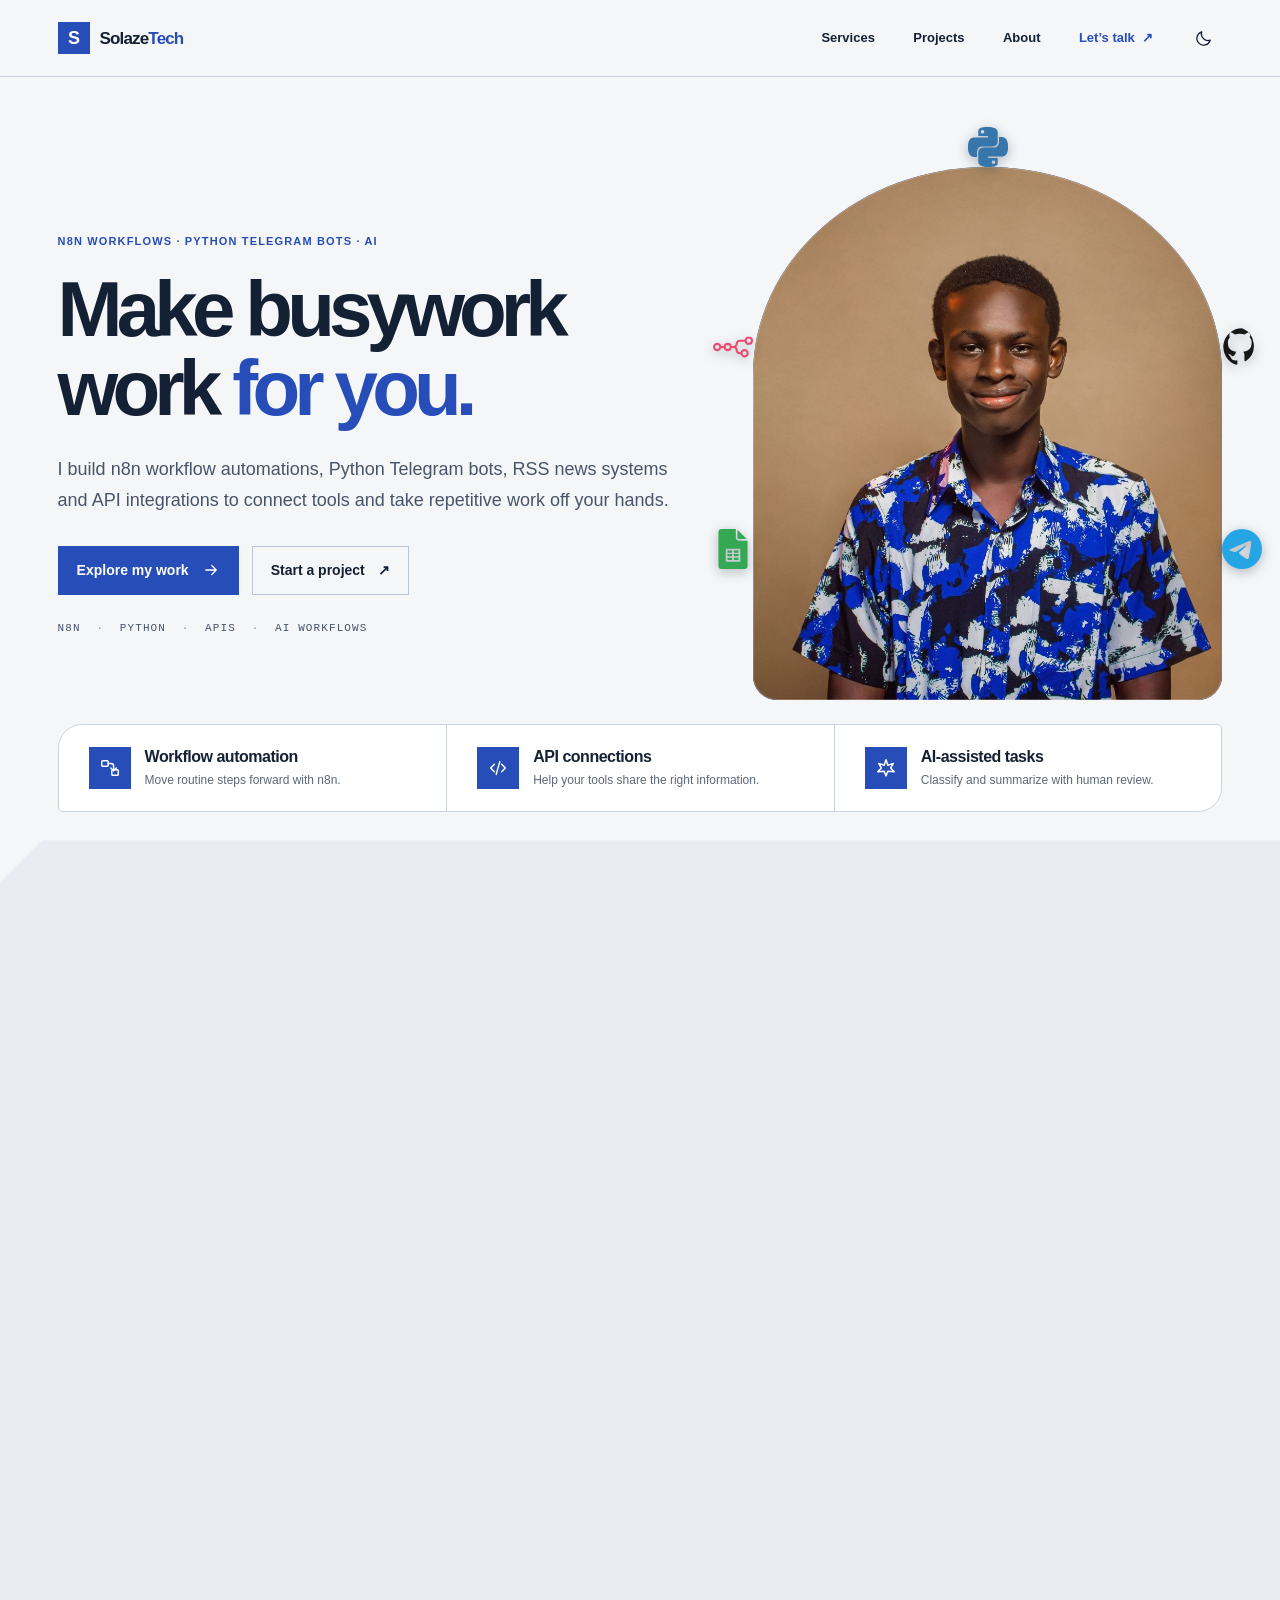
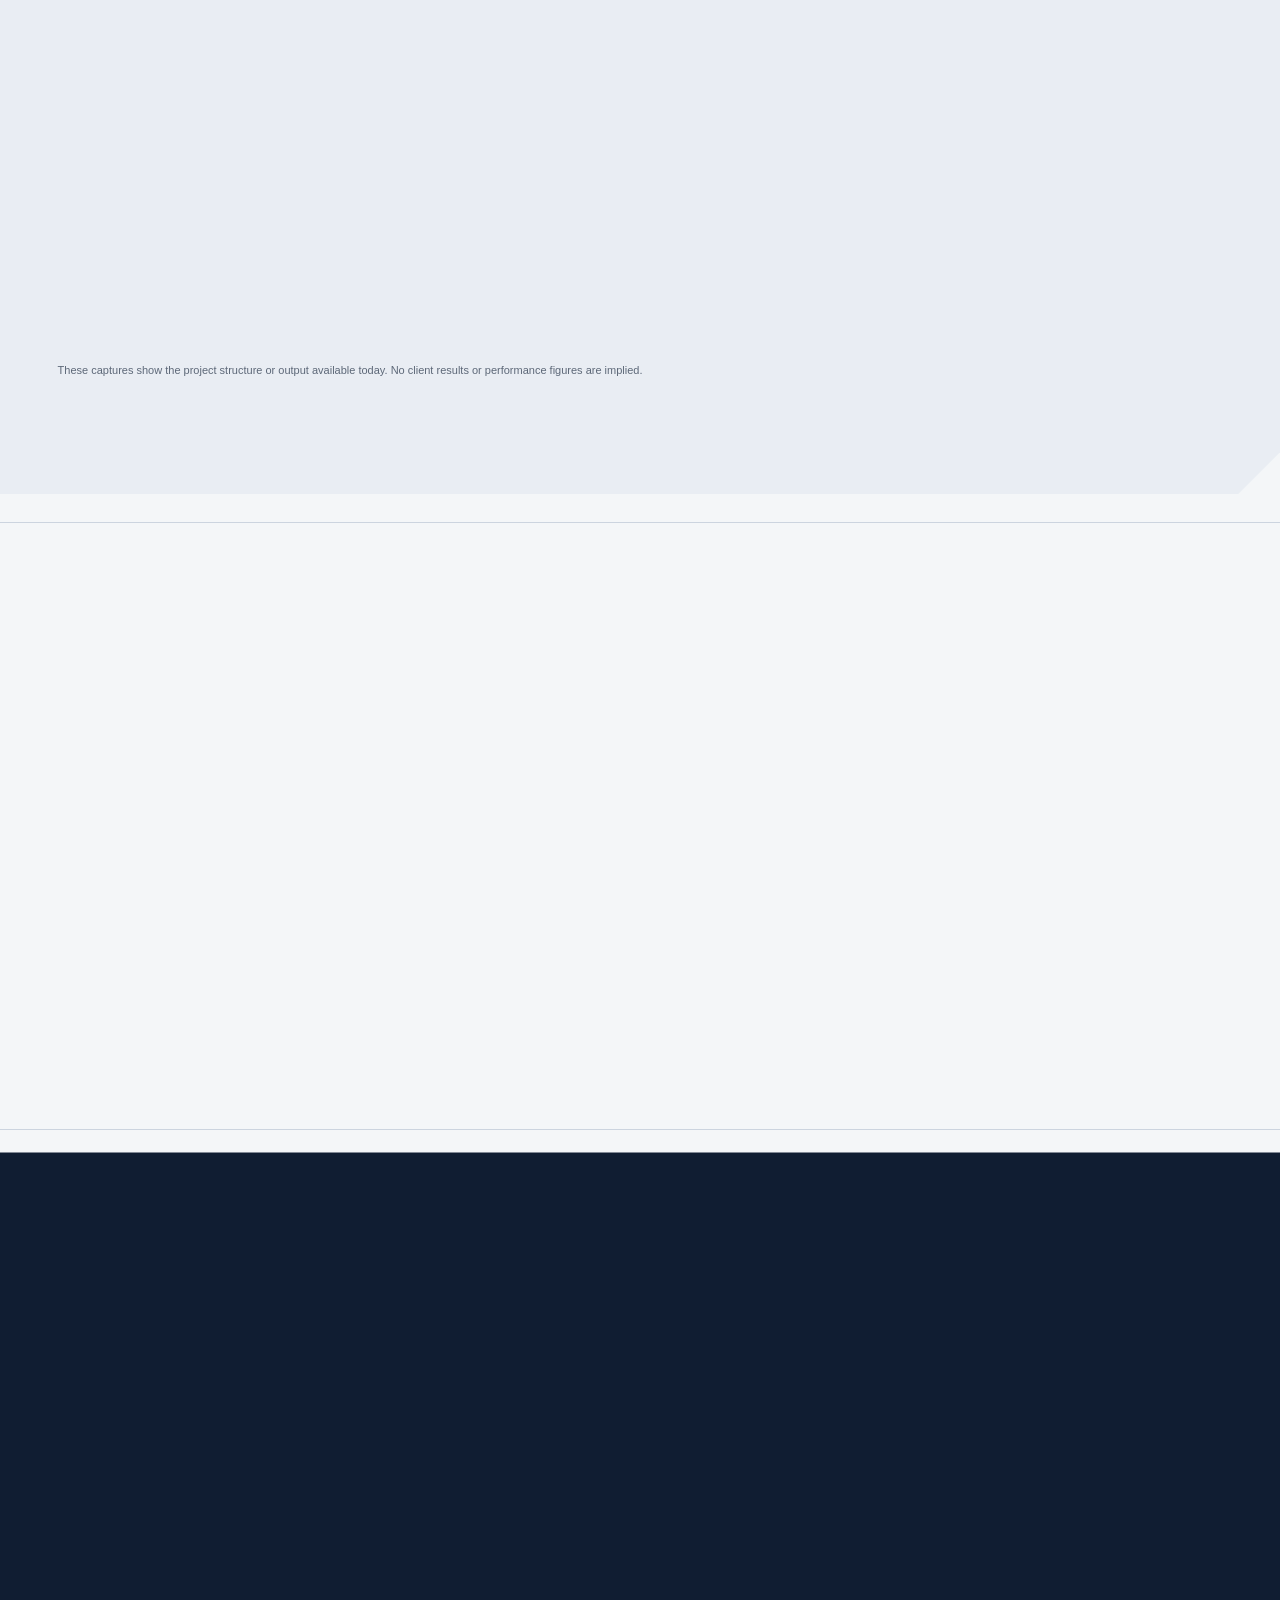
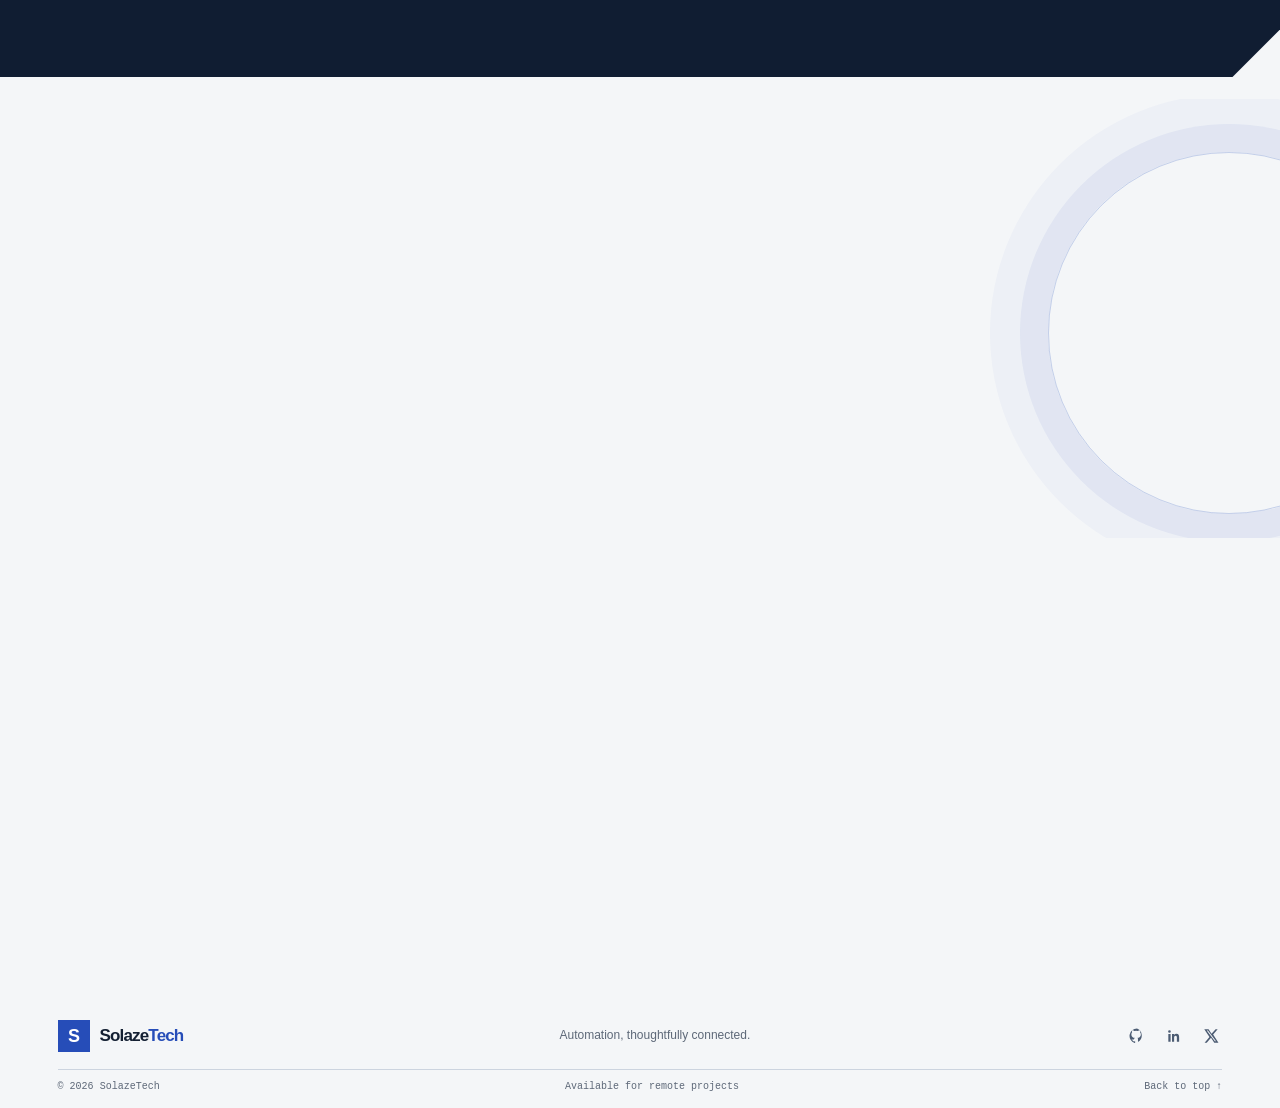
==== commit 766029dd: "Replace Gemini portrait mark with GitHub" ====
--- a/index.html
+++ b/index.html
@@ -66,7 +66,7 @@
   <main id="main">
     <section class="hero" aria-labelledby="hero-title"><div class="container hero-grid">
       <div class="hero-copy"><p class="eyebrow">N8N WORKFLOWS · PYTHON TELEGRAM BOTS · AI</p><h1 id="hero-title">Make busywork<br>work <span>for you.</span></h1><p class="hero-intro">I build n8n workflow automations, Python Telegram bots, RSS news systems and API integrations to connect tools and take repetitive work off your hands.</p><div class="hero-actions"><a class="button button-primary" href="#projects">Explore my work <svg viewBox="0 0 24 24" aria-hidden="true"><path d="M5 12h14m-6-6 6 6-6 6"/></svg></a><a class="button button-secondary" href="mailto:solazetech@gmail.com?subject=Automation%20project%20enquiry">Start a project <span aria-hidden="true">↗</span></a></div><p class="hero-stack">N8N <i>·</i> PYTHON <i>·</i> APIS <i>·</i> AI WORKFLOWS</p></div>
-      <div class="portrait-orbit-wrap"><div class="portrait-stage"><div class="portrait-backdrop" aria-hidden="true"><span>SolazeTech</span><span>AUTOMATION / INTEGRATIONS</span></div><img src="assets/portraits/solazetech-portrait.jpg" alt="Portrait of the SolazeTech automation developer" fetchpriority="high"></div><div class="portrait-tech-logos" aria-hidden="true"><span class="portrait-tech-logo portrait-tech-logo-n8n"><img src="assets/icons/n8n.svg" alt=""></span><span class="portrait-tech-logo portrait-tech-logo-python"><img src="assets/icons/python.svg" alt=""></span><span class="portrait-tech-logo portrait-tech-logo-telegram"><img src="assets/icons/telegram.svg" alt=""></span><span class="portrait-tech-logo portrait-tech-logo-sheets"><img src="assets/icons/googlesheets.svg" alt=""></span><span class="portrait-tech-logo portrait-tech-logo-gemini"><img src="assets/icons/googlegemini.svg" alt=""></span><span class="portrait-tech-logo portrait-tech-logo-github"><img src="assets/icons/github.svg" alt=""></span></div></div>
+      <div class="portrait-orbit-wrap"><div class="portrait-stage"><div class="portrait-backdrop" aria-hidden="true"><span>SolazeTech</span><span>AUTOMATION / INTEGRATIONS</span></div><img src="assets/portraits/solazetech-portrait.jpg" alt="Portrait of the SolazeTech automation developer" fetchpriority="high"></div><div class="portrait-tech-logos" aria-hidden="true"><span class="portrait-tech-logo portrait-tech-logo-n8n"><img src="assets/icons/n8n.svg" alt=""></span><span class="portrait-tech-logo portrait-tech-logo-python"><img src="assets/icons/python.svg" alt=""></span><span class="portrait-tech-logo portrait-tech-logo-telegram"><img src="assets/icons/telegram.svg" alt=""></span><span class="portrait-tech-logo portrait-tech-logo-sheets"><img src="assets/icons/googlesheets.svg" alt=""></span><span class="portrait-tech-logo portrait-tech-logo-github"><img src="assets/icons/github.svg" alt=""></span></div></div>
     </div>
       <div class="container service-strip" id="services" aria-label="Services">
         <article><span class="strip-icon" aria-hidden="true"><svg viewBox="0 0 24 24"><rect x="3" y="4" width="7" height="6" rx="1"/><rect x="14" y="14" width="7" height="6" rx="1"/><path d="M10 7h3a3 3 0 0 1 3 3v4m-3-2 3 3 3-3"/></svg></span><div><h2>Workflow automation</h2><p>Move routine steps forward with n8n.</p></div></article>
--- a/style.css
+++ b/style.css
@@ -163,17 +163,32 @@
 
 .portrait-orbit-wrap{position:relative;min-width:0}
 .portrait-tech-logos{position:absolute;inset:0;z-index:4;pointer-events:none}
-.portrait-tech-logo{position:absolute;display:grid;place-items:center;width:32px;height:32px;filter:drop-shadow(0 3px 6px rgba(20,32,51,.3));animation:tech-logo-float 5.4s ease-in-out infinite}
+.portrait-tech-logo{position:absolute;display:grid;place-items:center;width:40px;height:40px;filter:drop-shadow(0 3px 6px rgba(20,32,51,.3));animation:tech-logo-float 5.4s ease-in-out infinite}
 .portrait-tech-logo img{width:100%;height:100%;max-width:none;max-height:none;object-fit:contain}
-.portrait-tech-logo-n8n{top:31%;left:-34px;animation-delay:-.8s}
-.portrait-tech-logo-python{top:15%;right:-34px;animation-delay:-1.8s}
-.portrait-tech-logo-telegram{top:57%;right:-34px;animation-delay:-2.7s}
-.portrait-tech-logo-sheets{top:52%;left:-34px;animation-delay:-3.1s}
-.portrait-tech-logo-gemini{top:36%;right:-34px;animation-delay:-2.2s}
-.portrait-tech-logo-github{top:73%;left:-34px;animation-delay:-3.6s}
+.portrait-tech-logo-n8n{top:30%;left:-40px;animation-delay:-.8s}
+.portrait-tech-logo-python{top:-40px;left:calc(50% - 20px);animation-delay:-1.8s}
+.portrait-tech-logo-telegram{top:68%;right:-40px;animation-delay:-2.7s}
+.portrait-tech-logo-sheets{top:68%;left:-40px;animation-delay:-3.1s}
+.portrait-tech-logo-github{top:30%;right:-40px;animation-delay:-2.2s}
 .dark-theme .portrait-tech-logo-github img{filter:brightness(0) invert(1)}
 @keyframes tech-logo-float{0%,100%{transform:translateY(0)}50%{transform:translateY(-7px)}}
-@media(max-width:700px){.portrait-tech-logo{width:32px;height:32px;left:36px;right:auto}.portrait-tech-logo-n8n{top:16%}.portrait-tech-logo-python{top:29%}.portrait-tech-logo-sheets{top:42%}.portrait-tech-logo-telegram{top:55%}.portrait-tech-logo-gemini{top:68%}.portrait-tech-logo-github{top:81%}}
-@media(max-width:390px){.portrait-tech-logo{width:28px;height:28px;left:36px}}
-@media(max-width:360px){.portrait-tech-logo{width:20px;height:20px;left:0}.portrait-tech-logo img{width:20px;height:20px}}
+@media(max-width:700px){
+  .portrait-tech-logo{width:28px;height:28px}
+  .portrait-tech-logo-n8n{top:30%;left:calc(50% - 178px);right:auto}
+  .portrait-tech-logo-sheets{top:68%;left:calc(50% - 178px);right:auto}
+  .portrait-tech-logo-github{top:30%;left:auto;right:calc(50% - 150px)}
+  .portrait-tech-logo-telegram{top:68%;left:auto;right:calc(50% - 150px)}
+  .portrait-tech-logo-python{top:-34px;left:calc(50% - 14px);right:auto}
+}
+@media(max-width:390px){
+  .portrait-stage{max-width:280px}
+  .portrait-tech-logo-n8n,.portrait-tech-logo-sheets{left:calc(50% - 168px)}
+  .portrait-tech-logo-github,.portrait-tech-logo-telegram{right:calc(50% - 140px)}
+}
+@media(max-width:360px){
+  .portrait-tech-logo{width:24px;height:24px}
+  .portrait-tech-logo-n8n,.portrait-tech-logo-sheets{left:calc(50% - 164px)}
+  .portrait-tech-logo-github,.portrait-tech-logo-telegram{right:calc(50% - 140px)}
+  .portrait-tech-logo-python{top:-30px;left:calc(50% - 12px)}
+}
 @media(prefers-reduced-motion:reduce){.portrait-tech-logo{animation:none}}
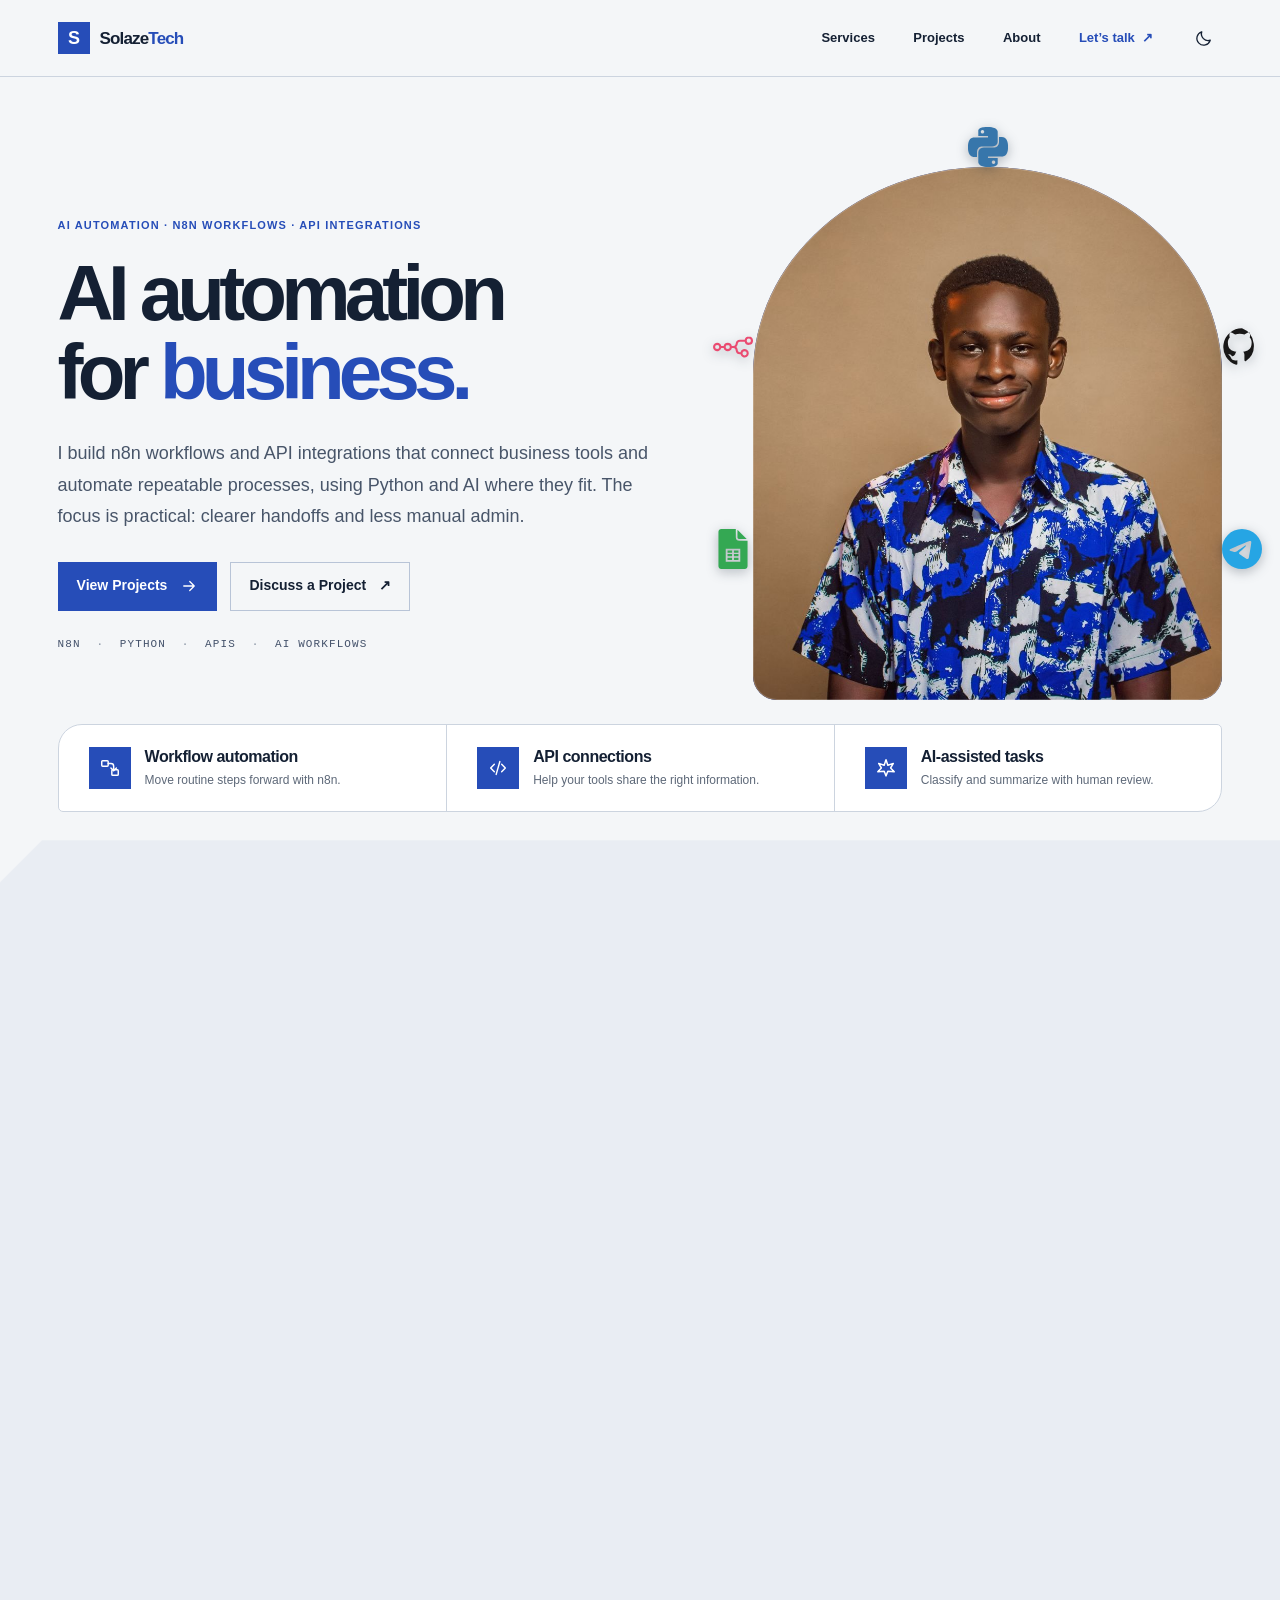
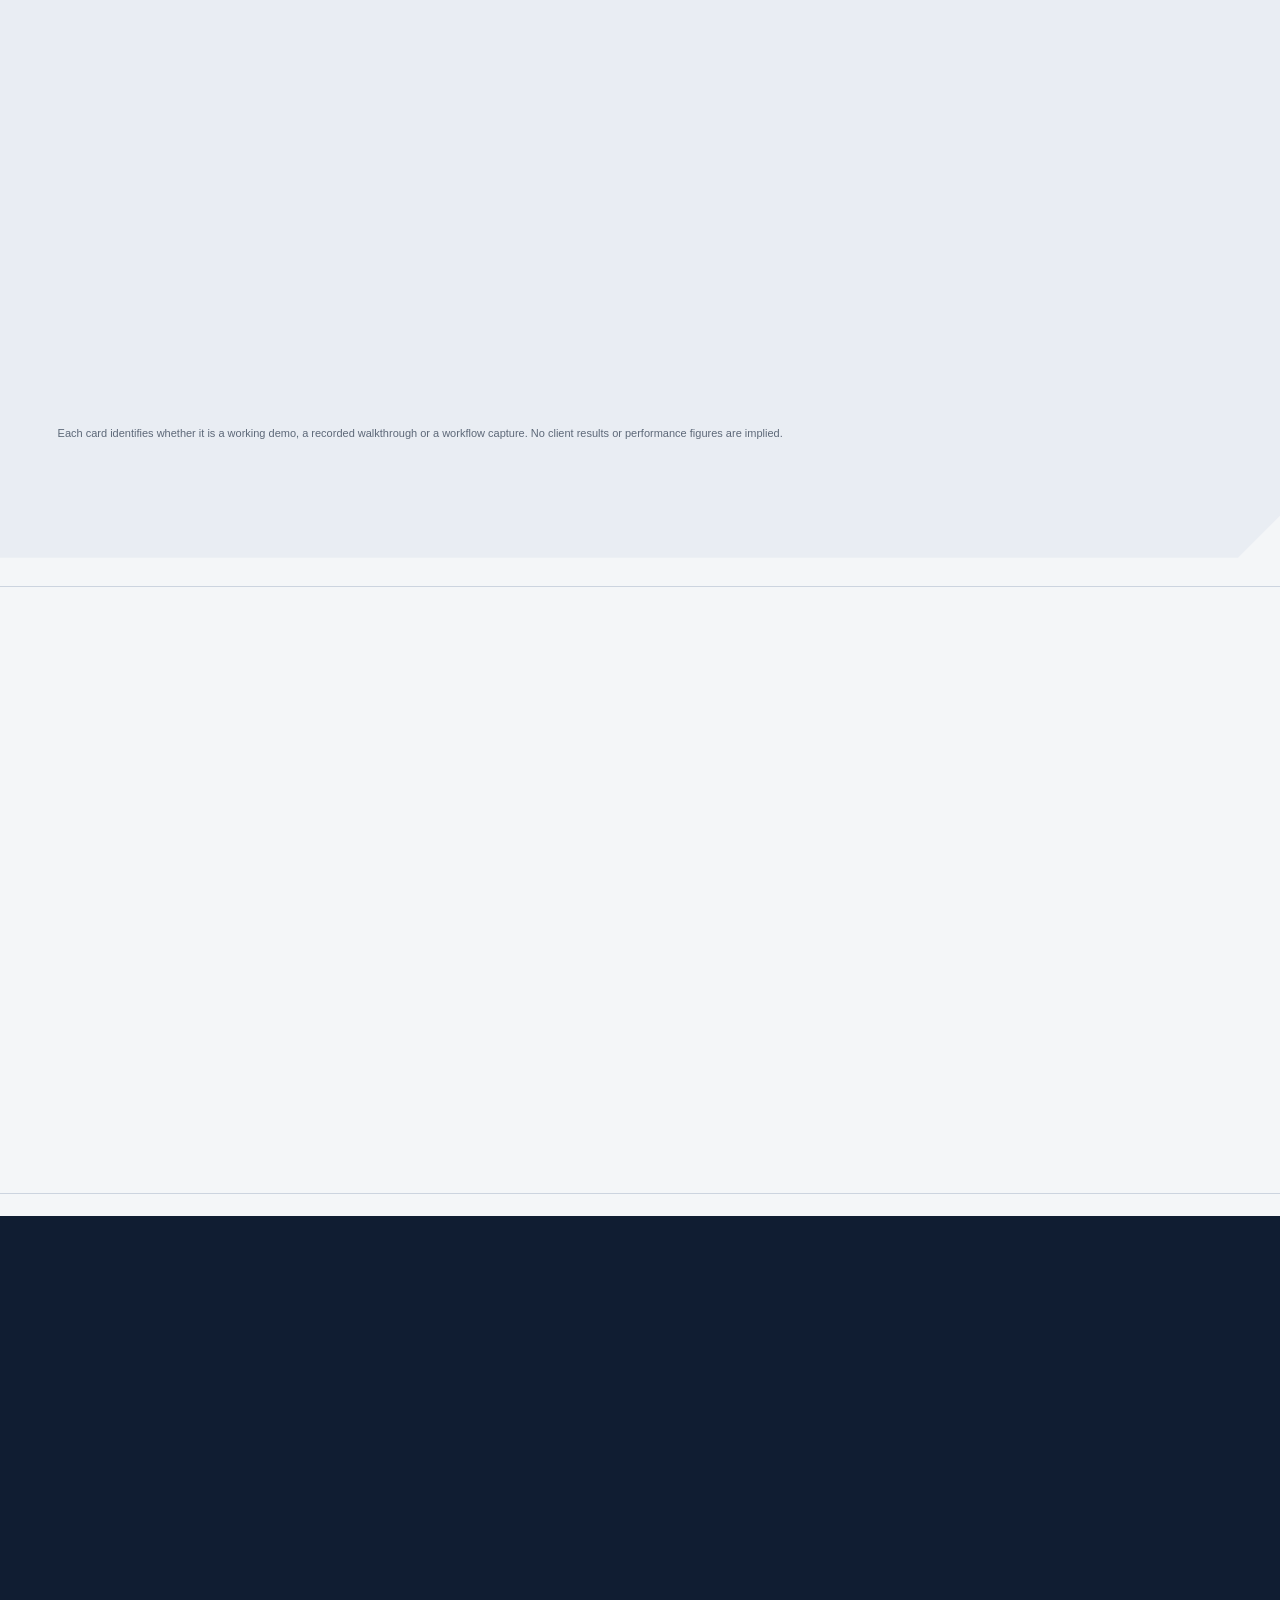
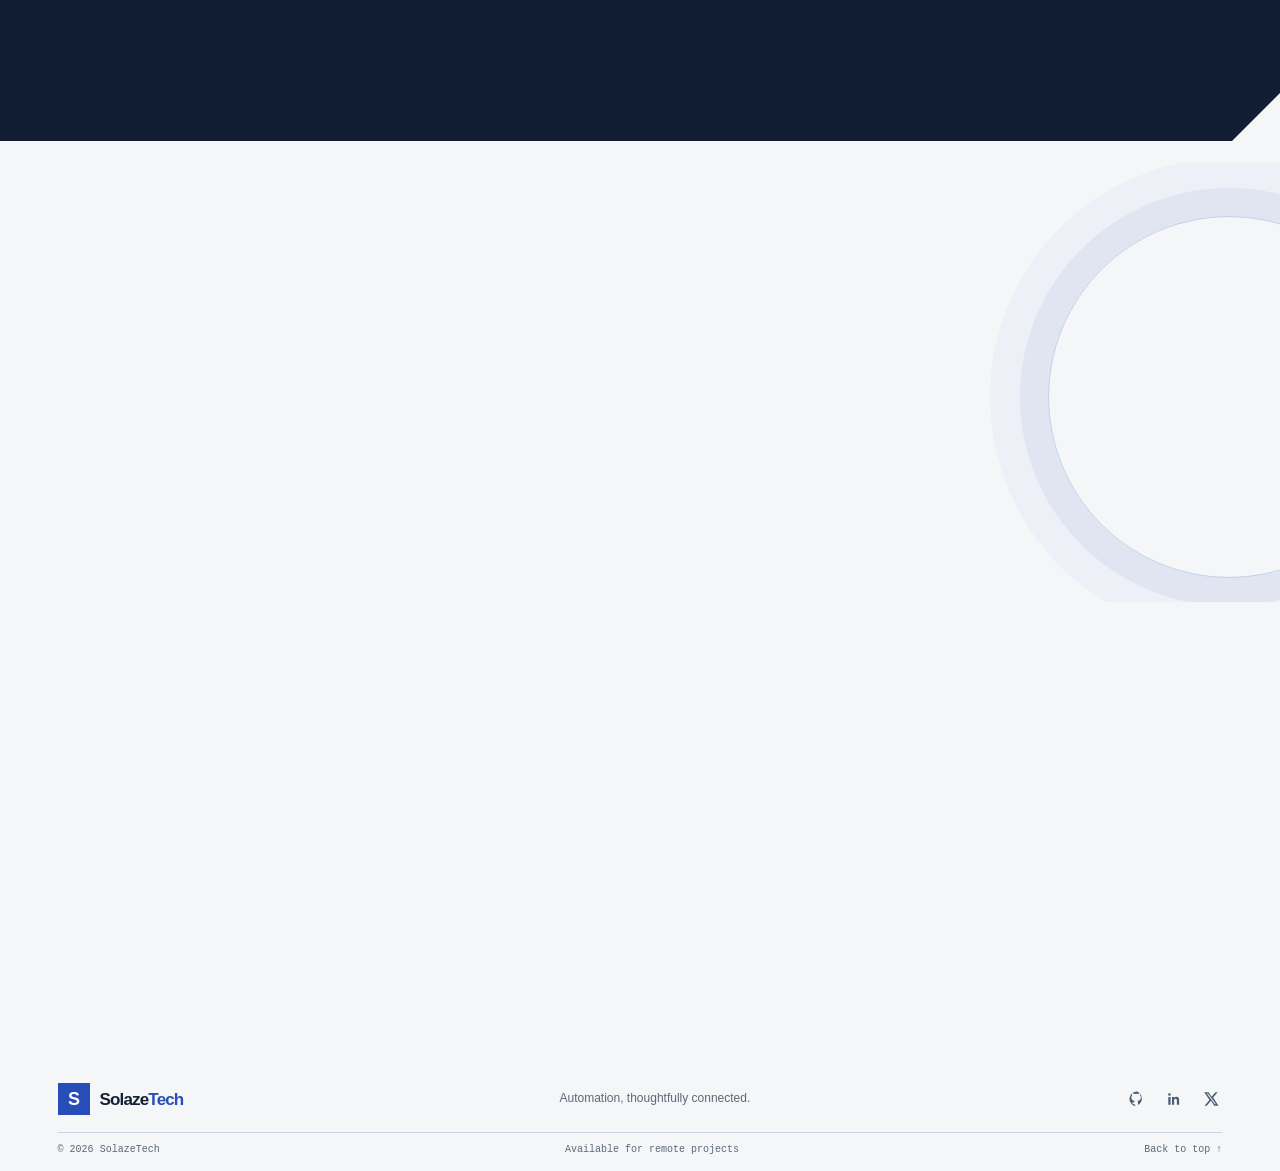
==== commit 44420905: "Update portfolio messaging and canonical SEO" ====
--- a/index.html
+++ b/index.html
@@ -6,22 +6,24 @@
   <meta name="theme-color" content="#f4f6f8">
   <meta name="referrer" content="strict-origin-when-cross-origin">
   <meta http-equiv="Content-Security-Policy" content="default-src 'self'; base-uri 'self'; object-src 'none'; form-action 'self' mailto:; img-src 'self' data:; font-src 'self' https://fonts.gstatic.com; style-src 'self' https://fonts.googleapis.com; script-src 'self'; frame-src https://www.loom.com https://www.youtube-nocookie.com; upgrade-insecure-requests">
-  <meta name="description" content="SolazeTech builds practical n8n workflow automations, Python Telegram bots, RSS-to-AI news systems and API integrations that cut repetitive work.">
+  <meta name="description" content="SolazeTech builds AI-assisted business process automations with n8n, Python and API integrations to connect tools and reduce repetitive manual work.">
   <meta name="author" content="Ezekiel, SolazeTech">
   <meta name="robots" content="index,follow,max-image-preview:large">
-  <link rel="canonical" href="https://solazetech.vercel.app/">
+  <link rel="canonical" href="https://solazetech.com/">
   <meta property="og:type" content="website">
   <meta property="og:site_name" content="SolazeTech">
-  <meta property="og:title" content="SolazeTech | n8n Automation, Python &amp; Telegram Bots">
-  <meta property="og:description" content="Workflow automation, Python Telegram bots, RSS-to-AI news systems and API integrations by SolazeTech.">
-  <meta property="og:url" content="https://solazetech.vercel.app/">
-  <meta property="og:image" content="https://solazetech.vercel.app/assets/portraits/solazetech-portrait.jpg">
-  <meta property="og:image:alt" content="Portrait of Ezekiel from SolazeTech">
+  <meta property="og:title" content="SolazeTech | AI Automation Specialist, n8n &amp; API Integration">
+  <meta property="og:description" content="AI-assisted business process automation with n8n, Python and API integrations. Explore SolazeTech workflow demos and project captures.">
+  <meta property="og:url" content="https://solazetech.com/">
+  <meta property="og:image" content="https://solazetech.com/assets/portraits/solazetech-portrait.jpg">
+  <meta property="og:image:alt" content="Portrait of Ezekiel, SolazeTech AI automation specialist">
+  <meta property="og:image:type" content="image/jpeg">
   <meta name="twitter:card" content="summary_large_image">
-  <meta name="twitter:title" content="SolazeTech | n8n Automation, Python &amp; Telegram Bots">
-  <meta name="twitter:description" content="Workflow automation, Python Telegram bots, RSS-to-AI news systems and API integrations by SolazeTech.">
-  <meta name="twitter:image" content="https://solazetech.vercel.app/assets/portraits/solazetech-portrait.jpg">
-  <title>SolazeTech | n8n Automation, Python &amp; Telegram Bot Developer</title>
+  <meta name="twitter:title" content="SolazeTech | AI Automation Specialist, n8n &amp; API Integration">
+  <meta name="twitter:description" content="AI-assisted business process automation with n8n, Python and API integrations. Explore SolazeTech workflow demos and project captures.">
+  <meta name="twitter:image" content="https://solazetech.com/assets/portraits/solazetech-portrait.jpg">
+  <meta name="twitter:image:alt" content="Portrait of Ezekiel, SolazeTech AI automation specialist">
+  <title>SolazeTech | AI Automation Specialist, n8n &amp; API Integration</title>
   <script type="application/ld+json">
   {
     "@context": "https://schema.org",
@@ -29,15 +31,15 @@
       {
         "@type": "WebSite",
         "name": "SolazeTech",
-        "url": "https://solazetech.vercel.app/",
-        "description": "Practical workflow automation, Python Telegram bots, RSS-to-AI news systems and API integrations."
+        "url": "https://solazetech.com/",
+        "description": "AI-assisted business process automation with n8n, Python and API integrations."
       },
       {
         "@type": "Person",
         "name": "Ezekiel",
         "alternateName": "SolazeTech",
-        "jobTitle": "Automation Developer",
-        "url": "https://solazetech.vercel.app/",
+        "jobTitle": "AI Automation Specialist",
+        "url": "https://solazetech.com/",
         "knowsAbout": ["n8n workflow automation", "Python", "Telegram bots", "RSS news automation", "API integrations", "AI workflows"],
         "sameAs": [
           "https://github.com/Solaze01",
@@ -65,8 +67,8 @@
   </div></header>
   <main id="main">
     <section class="hero" aria-labelledby="hero-title"><div class="container hero-grid">
-      <div class="hero-copy"><p class="eyebrow">N8N WORKFLOWS · PYTHON TELEGRAM BOTS · AI</p><h1 id="hero-title">Make busywork<br>work <span>for you.</span></h1><p class="hero-intro">I build n8n workflow automations, Python Telegram bots, RSS news systems and API integrations to connect tools and take repetitive work off your hands.</p><div class="hero-actions"><a class="button button-primary" href="#projects">Explore my work <svg viewBox="0 0 24 24" aria-hidden="true"><path d="M5 12h14m-6-6 6 6-6 6"/></svg></a><a class="button button-secondary" href="mailto:solazetech@gmail.com?subject=Automation%20project%20enquiry">Start a project <span aria-hidden="true">↗</span></a></div><p class="hero-stack">N8N <i>·</i> PYTHON <i>·</i> APIS <i>·</i> AI WORKFLOWS</p></div>
-      <div class="portrait-orbit-wrap"><div class="portrait-stage"><div class="portrait-backdrop" aria-hidden="true"><span>SolazeTech</span><span>AUTOMATION / INTEGRATIONS</span></div><img src="assets/portraits/solazetech-portrait.jpg" alt="Portrait of the SolazeTech automation developer" fetchpriority="high"></div><div class="portrait-tech-logos" aria-hidden="true"><span class="portrait-tech-logo portrait-tech-logo-n8n"><img src="assets/icons/n8n.svg" alt=""></span><span class="portrait-tech-logo portrait-tech-logo-python"><img src="assets/icons/python.svg" alt=""></span><span class="portrait-tech-logo portrait-tech-logo-telegram"><img src="assets/icons/telegram.svg" alt=""></span><span class="portrait-tech-logo portrait-tech-logo-sheets"><img src="assets/icons/googlesheets.svg" alt=""></span><span class="portrait-tech-logo portrait-tech-logo-github"><img src="assets/icons/github.svg" alt=""></span></div></div>
+      <div class="hero-copy"><p class="eyebrow">AI AUTOMATION · N8N WORKFLOWS · API INTEGRATIONS</p><h1 id="hero-title">AI automation<br>for <span>business.</span></h1><p class="hero-intro">I build n8n workflows and API integrations that connect business tools and automate repeatable processes, using Python and AI where they fit. The focus is practical: clearer handoffs and less manual admin.</p><div class="hero-actions"><a class="button button-primary" href="#projects">View Projects <svg viewBox="0 0 24 24" aria-hidden="true"><path d="M5 12h14m-6-6 6 6-6 6"/></svg></a><a class="button button-secondary" href="mailto:solazetech@gmail.com?subject=Discuss%20a%20project">Discuss a Project <span aria-hidden="true">↗</span></a></div><p class="hero-stack">N8N <i>·</i> PYTHON <i>·</i> APIS <i>·</i> AI WORKFLOWS</p></div>
+      <div class="portrait-orbit-wrap"><div class="portrait-stage"><div class="portrait-backdrop" aria-hidden="true"><span>SolazeTech</span><span>AUTOMATION / INTEGRATIONS</span></div><img src="assets/portraits/solazetech-portrait.jpg" alt="Portrait of Ezekiel, SolazeTech AI automation specialist" fetchpriority="high"></div><div class="portrait-tech-logos" aria-hidden="true"><span class="portrait-tech-logo portrait-tech-logo-n8n"><img src="assets/icons/n8n.svg" alt=""></span><span class="portrait-tech-logo portrait-tech-logo-python"><img src="assets/icons/python.svg" alt=""></span><span class="portrait-tech-logo portrait-tech-logo-telegram"><img src="assets/icons/telegram.svg" alt=""></span><span class="portrait-tech-logo portrait-tech-logo-sheets"><img src="assets/icons/googlesheets.svg" alt=""></span><span class="portrait-tech-logo portrait-tech-logo-github"><img src="assets/icons/github.svg" alt=""></span></div></div>
     </div>
       <div class="container service-strip" id="services" aria-label="Services">
         <article><span class="strip-icon" aria-hidden="true"><svg viewBox="0 0 24 24"><rect x="3" y="4" width="7" height="6" rx="1"/><rect x="14" y="14" width="7" height="6" rx="1"/><path d="M10 7h3a3 3 0 0 1 3 3v4m-3-2 3 3 3-3"/></svg></span><div><h2>Workflow automation</h2><p>Move routine steps forward with n8n.</p></div></article>
@@ -77,14 +79,14 @@
 
     <section class="projects-section" id="projects" aria-labelledby="projects-title"><div class="container">
       <div class="section-heading"><div><p class="eyebrow">SELECTED PROJECTS <span class="section-count">/ 06</span></p><h2 id="projects-title">Built to move<br>work forward.</h2></div><p>Workflow captures and working demos, with the tools and project status made clear.</p></div>
-      <article class="project-feature"><a class="project-screen" href="assets/projects/ai-lead-qualification.png" target="_blank" rel="noopener noreferrer" aria-label="Open full-size AI lead qualification workflow"><img src="assets/projects/ai-lead-qualification.png" alt="Actual n8n lead workflow showing validation, duplicate checking, Groq AI qualification, priority routing, Sheets, Gmail and Slack" loading="lazy"><span aria-hidden="true">↗</span></a><div class="project-feature-copy"><p class="project-index">01 <i>/</i> LEAD INTAKE · N8N</p><h3>Find the leads<br>that need attention.</h3><p>The workflow cleans incoming leads, checks for duplicates, uses AI to help qualify them, then routes by priority and prepares CRM and team updates.</p><div class="project-tags" aria-label="Tools shown"><span>n8n</span><span>Groq</span><span>Google Sheets</span><span>Gmail</span><span>Slack</span></div><dl><div><dt>Project status</dt><dd>The screenshot shows the webhook deactivated. Live execution isn’t verified.</dd></div></dl><a class="project-detail-link" href="assets/projects/ai-lead-qualification.png" target="_blank" rel="noopener noreferrer">View workflow capture <span>↗</span></a></div></article>
+      <article class="project-feature"><a class="project-screen" href="assets/projects/ai-lead-qualification.png" target="_blank" rel="noopener noreferrer" aria-label="Open full-size AI lead qualification workflow"><img src="assets/projects/ai-lead-qualification.png" alt="Lead workflow diagram with field validation, duplicate checks, Groq qualification and priority routing to Sheets, Gmail and Slack" loading="lazy"><span aria-hidden="true">↗</span></a><div class="project-feature-copy"><p class="project-index">01 <i>/</i> LEAD INTAKE · N8N</p><h3>Find the leads<br>that need attention.</h3><p>Incoming leads can arrive incomplete or duplicated. This n8n workflow validates each entry, checks for duplicates, uses Groq to help qualify it, then prepares priority-based updates for Google Sheets, Gmail and Slack.</p><div class="project-tags" aria-label="Tools shown"><span>n8n</span><span>Groq</span><span>Google Sheets</span><span>Gmail</span><span>Slack</span></div><dl><div><dt>Project status</dt><dd>The screenshot shows the webhook deactivated. Live execution isn’t verified.</dd></div></dl><a class="project-detail-link" href="assets/projects/ai-lead-qualification.png" target="_blank" rel="noopener noreferrer">View workflow capture <span>↗</span></a></div></article>
       <div class="project-grid">
-        <article class="project-card project-card-wide project-card-demo"><div class="project-screen project-video"><iframe src="https://www.loom.com/embed/4f2c136d287b437092f3ce43c4a89262" title="SolazeTech speed to lead workflow demo" loading="lazy" referrerpolicy="strict-origin-when-cross-origin" allow="fullscreen; picture-in-picture" allowfullscreen></iframe></div><div class="project-card-copy"><p class="project-index">02 <i>/</i> SPEED TO LEAD · N8N</p><h3>Follow up while<br>interest is high.</h3><p>Routes new enquiries into a timely follow-up workflow so teams can respond while interest is high.</p><div class="project-tags" aria-label="Tools used"><span>n8n</span><span>Lead routing</span><span>Follow-up</span></div><p class="project-status">Working demo on test data.</p><a class="project-detail-link" href="https://www.loom.com/share/4f2c136d287b437092f3ce43c4a89262" target="_blank" rel="noopener noreferrer">Open demo on Loom <span>↗</span></a></div></article>
-        <article class="project-card"><a class="project-screen" href="assets/projects/ai-customer-support.png" target="_blank" rel="noopener noreferrer" aria-label="Open full-size customer support workflow"><img src="assets/projects/ai-customer-support.png" alt="Actual n8n customer support workflow with Gemini AI agent, SLA escalation, Gmail and Google Sheets" loading="lazy"><span aria-hidden="true">↗</span></a><div class="project-card-copy"><p class="project-index">03 <i>/</i> SUPPORT OPERATIONS</p><h3>Give urgent cases<br>a clear path.</h3><p>Checks support requests for urgency and SLA needs, routes cases for internal escalation and records the interaction.</p><div class="project-tags" aria-label="Tools used"><span>n8n</span><span>Gemini</span><span>Gmail</span><span>Sheets</span></div><p class="project-status">Workflow capture · runtime not verified</p><a class="project-detail-link" href="assets/projects/ai-customer-support.png" target="_blank" rel="noopener noreferrer">View workflow <span>↗</span></a></div></article>
-        <article class="project-card"><a class="project-screen" href="assets/projects/multi-agent-research.png" target="_blank" rel="noopener noreferrer" aria-label="Open full-size research workflow"><img src="assets/projects/multi-agent-research.png" alt="Actual n8n prospect research workflow with web search, page extraction, Gemini research and spreadsheet output" loading="lazy"><span aria-hidden="true">↗</span></a><div class="project-card-copy"><p class="project-index">04 <i>/</i> PROSPECT RESEARCH</p><h3>From web search<br>to useful brief.</h3><p>Collects web results, extracts page context and organizes research findings for a spreadsheet.</p><div class="project-tags" aria-label="Tools used"><span>n8n</span><span>Web search</span><span>Gemini</span><span>Sheets</span></div><p class="project-status">Workflow capture · runtime not verified</p><a class="project-detail-link" href="assets/projects/multi-agent-research.png" target="_blank" rel="noopener noreferrer">View workflow <span>↗</span></a></div></article>
-        <article class="project-card project-card-wide project-card-demo"><div class="project-screen project-video"><iframe src="https://www.loom.com/embed/59feaee577774fa88faab05209ab3dd1" title="SolazeTech football digest demo" loading="lazy" referrerpolicy="strict-origin-when-cross-origin" allow="fullscreen; picture-in-picture" allowfullscreen></iframe></div><div class="project-card-copy"><p class="project-index">05 <i>/</i> SPORTS DIGEST · PYTHON / TELEGRAM</p><h3>Football updates,<br>ready to read.</h3><p>Collects RSS updates, prepares a readable digest with AI tools and delivers it to Telegram.</p><div class="project-tags" aria-label="Tools used"><span>Python</span><span>RSS</span><span>AI summary</span><span>Telegram</span></div><p class="project-status">Watch the walkthrough · Telegram output shown</p><a class="project-detail-link" href="https://www.loom.com/share/59feaee577774fa88faab05209ab3dd1" target="_blank" rel="noopener noreferrer">Open demo on Loom <span>↗</span></a></div></article>
-        <article class="project-card project-card-wide project-card-demo"><div class="project-screen project-video"><iframe src="https://www.youtube-nocookie.com/embed/Xj_TF_7jTf4" title="SolazeTech AI-assisted RSS news system demo" loading="lazy" allow="accelerometer; encrypted-media; picture-in-picture; web-share" referrerpolicy="strict-origin-when-cross-origin" allowfullscreen></iframe></div><div class="project-card-copy"><p class="project-index">06 <i>/</i> AI NEWS WORKFLOW · PYTHON</p><h3>From RSS feed<br>to site-ready copy.</h3><p>Collects articles from RSS feeds, then uses AI to rewrite the news for a specific publication’s website.</p><div class="project-tags" aria-label="Tools used"><span>Python</span><span>RSS</span><span>AI rewriting</span></div><p class="project-status">Unlisted YouTube walkthrough</p><a class="project-detail-link" href="https://youtu.be/Xj_TF_7jTf4" target="_blank" rel="noopener noreferrer">Watch the news workflow <span>↗</span></a></div></article>
-      </div><p class="project-note">These captures show the project structure or output available today. No client results or performance figures are implied.</p>
+        <article class="project-card project-card-wide project-card-demo"><div class="project-screen project-video"><iframe src="https://www.loom.com/embed/4f2c136d287b437092f3ce43c4a89262" title="SolazeTech speed to lead workflow demo" loading="lazy" referrerpolicy="strict-origin-when-cross-origin" allow="fullscreen; picture-in-picture" allowfullscreen></iframe></div><div class="project-card-copy"><p class="project-index">02 <i>/</i> SPEED TO LEAD · N8N</p><h3>Follow up while<br>interest is high.</h3><p>Slow handoffs can leave new enquiries waiting. This n8n demo routes test leads through follow-up steps and shows the path from intake to a next action. It uses test data; live response times and conversion outcomes aren’t measured.</p><div class="project-tags" aria-label="Tools used"><span>n8n</span><span>Lead routing</span><span>Follow-up</span></div><p class="project-status">Working demo on test data.</p><a class="project-detail-link" href="https://www.loom.com/share/4f2c136d287b437092f3ce43c4a89262" target="_blank" rel="noopener noreferrer">Open demo on Loom <span>↗</span></a></div></article>
+        <article class="project-card"><a class="project-screen" href="assets/projects/ai-customer-support.png" target="_blank" rel="noopener noreferrer" aria-label="Open full-size customer support workflow"><img src="assets/projects/ai-customer-support.png" alt="Support workflow showing Gemini classification, SLA escalation, Gmail and Google Sheets steps" loading="lazy"><span aria-hidden="true">↗</span></a><div class="project-card-copy"><p class="project-index">03 <i>/</i> SUPPORT OPERATIONS</p><h3>Give urgent cases<br>a clear path.</h3><p>Urgent support requests can be missed in a busy inbox. This workflow uses Gemini to classify urgency, checks SLA needs, routes cases for internal escalation and records the request in Sheets with Gmail steps. The capture shows the planned flow; runtime hasn’t been verified.</p><div class="project-tags" aria-label="Tools used"><span>n8n</span><span>Gemini</span><span>Gmail</span><span>Sheets</span></div><p class="project-status">Workflow capture · runtime not verified</p><a class="project-detail-link" href="assets/projects/ai-customer-support.png" target="_blank" rel="noopener noreferrer">View workflow <span>↗</span></a></div></article>
+        <article class="project-card"><a class="project-screen" href="assets/projects/multi-agent-research.png" target="_blank" rel="noopener noreferrer" aria-label="Open full-size research workflow"><img src="assets/projects/multi-agent-research.png" alt="Prospect research workflow diagram with web search, page extraction, Gemini and spreadsheet output" loading="lazy"><span aria-hidden="true">↗</span></a><div class="project-card-copy"><p class="project-index">04 <i>/</i> PROSPECT RESEARCH</p><h3>From web search<br>to useful brief.</h3><p>Research gathered across search results and webpages can be difficult to organize. This n8n workflow collects results, extracts page context, uses Gemini to structure findings and prepares them for Sheets. The capture shows the intended research-to-brief path; runtime hasn’t been verified.</p><div class="project-tags" aria-label="Tools used"><span>n8n</span><span>Web search</span><span>Gemini</span><span>Sheets</span></div><p class="project-status">Workflow capture · runtime not verified</p><a class="project-detail-link" href="assets/projects/multi-agent-research.png" target="_blank" rel="noopener noreferrer">View workflow <span>↗</span></a></div></article>
+        <article class="project-card project-card-wide project-card-demo"><div class="project-screen project-video"><iframe src="https://www.loom.com/embed/59feaee577774fa88faab05209ab3dd1" title="SolazeTech football digest demo" loading="lazy" referrerpolicy="strict-origin-when-cross-origin" allow="fullscreen; picture-in-picture" allowfullscreen></iframe></div><div class="project-card-copy"><p class="project-index">05 <i>/</i> SPORTS DIGEST · PYTHON / TELEGRAM</p><h3>Football updates,<br>ready to read.</h3><p>Following football across RSS sources takes repeated checking. This Python workflow collects updates, prepares an AI-assisted digest and sends it to Telegram. The walkthrough shows the resulting Telegram message.</p><div class="project-tags" aria-label="Tools used"><span>Python</span><span>RSS</span><span>AI summary</span><span>Telegram</span></div><p class="project-status">Watch the walkthrough · Telegram output shown</p><a class="project-detail-link" href="https://www.loom.com/share/59feaee577774fa88faab05209ab3dd1" target="_blank" rel="noopener noreferrer">Open demo on Loom <span>↗</span></a></div></article>
+        <article class="project-card project-card-wide project-card-demo"><div class="project-screen project-video"><iframe src="https://www.youtube-nocookie.com/embed/Xj_TF_7jTf4" title="SolazeTech AI-assisted RSS news system demo" loading="lazy" allow="accelerometer; encrypted-media; picture-in-picture; web-share" referrerpolicy="strict-origin-when-cross-origin" allowfullscreen></iframe></div><div class="project-card-copy"><p class="project-index">06 <i>/</i> AI NEWS WORKFLOW · PYTHON</p><h3>From RSS feed<br>to site-ready copy.</h3><p>Preparing incoming stories for a specific news website takes repeated editing. This Python system collects RSS articles and uses AI to rewrite them for that publication. The unlisted walkthrough shows the content workflow; automated website publishing isn’t claimed.</p><div class="project-tags" aria-label="Tools used"><span>Python</span><span>RSS</span><span>AI rewriting</span></div><p class="project-status">Unlisted YouTube walkthrough</p><a class="project-detail-link" href="https://youtu.be/Xj_TF_7jTf4" target="_blank" rel="noopener noreferrer">Watch the news workflow <span>↗</span></a></div></article>
+      </div><p class="project-note">Each card identifies whether it is a working demo, a recorded walkthrough or a workflow capture. No client results or performance figures are implied.</p>
     </div></section>
 
     <section class="testimonial-section" aria-labelledby="testimonial-title"><div class="container testimonial-layout"><div class="testimonial-heading"><p class="eyebrow">A CLIENT’S WORDS</p><h2 id="testimonial-title">Good work<br>is personal.</h2><p>On an earlier Python Telegram bot and shop project.</p></div><figure class="testimonial-quote"><span class="quote-mark" aria-hidden="true">“</span><blockquote><p>I came to him with a vision for a custom Telegram bot, and he didn’t just build it, he brought the whole project to life exactly how I imagined it.</p><p>He handled everything from the ground up: the entire workflow, a fully functional shop, secure payment integrations, and even location services and user reviews.</p><p>What really sets him apart, though, is the customer service. Mr. Ezekiel went way beyond just ‘writing code.’ He offered so much extra help and guidance throughout the process, making sure I was comfortable with how everything worked.</p></blockquote><figcaption><span class="testimonial-avatar" aria-hidden="true">T</span><span><strong>Telegram bot client</strong><small>Custom Python bot &amp; shop</small></span><span class="testimonial-verified">CLIENT FEEDBACK</span></figcaption></figure></div></section>
@@ -93,7 +95,7 @@
 
     <section class="about-section" id="about" aria-labelledby="about-title"><div class="container about-grid"><div><p class="eyebrow">ABOUT SOLAZETECH</p><h2 id="about-title">Tools should<br>work <span>together.</span></h2></div><div class="about-copy"><p>SolazeTech is my working brand for automation and bot development. I work with n8n, Python, APIs and AI tools to reduce repeated steps and make the next action clearer.</p><p>I’m interested in the small handoffs that eat up a day: moving a lead into a sheet, flagging a delayed request, or getting the right update to the right person.</p><a href="https://github.com/Solaze01" target="_blank" rel="noopener noreferrer" class="github-link"><svg viewBox="0 0 24 24" aria-hidden="true"><path d="M12 .8a11.2 11.2 0 0 0-3.54 21.83c.56.1.76-.24.76-.54v-2.1c-3.1.68-3.76-1.32-3.76-1.32-.51-1.3-1.24-1.65-1.24-1.65-1.02-.7.08-.69.08-.69 1.12.08 1.7 1.15 1.7 1.15 1 .1 1.6-.74 1.9-1.18.1-.73.39-1.22.7-1.5-2.48-.28-5.08-1.24-5.08-5.53 0-1.22.44-2.22 1.15-3-.12-.28-.5-1.42.11-2.96 0 0 .94-.3 3.08 1.15a10.7 10.7 0 0 1 5.6 0c2.13-1.45 3.07-1.15 3.07-1.15.61 1.54.23 2.68.11 2.96.72.78 1.15 1.78 1.15 3 0 4.3-2.6 5.24-5.09 5.52.4.35.75 1.03.75 2.08v3.08c0 .3.2.65.77.54A11.2 11.2 0 0 0 12 .8Z"/></svg>See what I’m building on GitHub <span>↗</span></a></div></div></section>
 
-    <section class="contact-section" id="contact" aria-labelledby="contact-title"><div class="container contact-panel"><div class="contact-copy"><p class="eyebrow eyebrow-light">HAVE A PROCESS IN MIND?</p><h2 id="contact-title">Let’s make it<br><span>work better.</span></h2><p>Tell me what takes too much time, which tools you use and what you’d like to change.</p></div><div class="contact-actions"><a class="contact-button" href="mailto:solazetech@gmail.com?subject=Automation%20project%20enquiry">Email SolazeTech <span>↗</span></a><a class="telegram-link" href="https://t.me/solaze_tech" target="_blank" rel="noopener noreferrer">Or message me on Telegram <span>↗</span></a><p>solazetech@gmail.com</p></div></div></section>
+    <section class="contact-section" id="contact" aria-labelledby="contact-title"><div class="container contact-panel"><div class="contact-copy"><p class="eyebrow eyebrow-light">HAVE A PROCESS IN MIND?</p><h2 id="contact-title">Let’s make it<br><span>work better.</span></h2><p>Tell me what takes too much time, which tools you use and what you’d like to change.</p></div><div class="contact-actions"><a class="contact-button" href="mailto:solazetech@gmail.com?subject=Discuss%20a%20project">Email SolazeTech <span>↗</span></a><a class="telegram-link" href="https://t.me/solaze_tech" target="_blank" rel="noopener noreferrer">Or message me on Telegram <span>↗</span></a><p><a href="mailto:solazetech@gmail.com">solazetech@gmail.com</a></p></div></div></section>
   </main>
   <footer class="site-footer"><div class="container footer-main"><a class="brand" href="#top"><span class="brand-mark" aria-hidden="true">S</span><span>Solaze<span>Tech</span></span></a><p>Automation, thoughtfully connected.</p><div class="footer-socials"><a href="https://github.com/Solaze01" target="_blank" rel="noopener noreferrer" aria-label="GitHub"><svg viewBox="0 0 24 24" aria-hidden="true"><path d="M12 .8a11.2 11.2 0 0 0-3.54 21.83c.56.1.76-.24.76-.54v-2.1c-3.1.68-3.76-1.32-3.76-1.32-.51-1.3-1.24-1.65-1.24-1.65-1.02-.7.08-.69.08-.69 1.12.08 1.7 1.15 1.7 1.15 1 .1 1.6-.74 1.9-1.18.1-.73.39-1.22.7-1.5-2.48-.28-5.08-1.24-5.08-5.53 0-1.22.44-2.22 1.15-3-.12-.28-.5-1.42.11-2.96 0 0 .94-.3 3.08 1.15a10.7 10.7 0 0 1 5.6 0c2.13-1.45 3.07-1.15 3.07-1.15.61 1.54.23 2.68.11 2.96.72.78 1.15 1.78 1.15 3 0 4.3-2.6 5.24-5.09 5.52.4.35.75 1.03.75 2.08v3.08c0 .3.2.65.77.54A11.2 11.2 0 0 0 12 .8Z"/></svg></a><a href="https://www.linkedin.com/in/solazetech/" target="_blank" rel="noopener noreferrer" aria-label="LinkedIn"><svg viewBox="0 0 24 24" aria-hidden="true"><path d="M5.2 3.2a2 2 0 1 0 0 4 2 2 0 0 0 0-4ZM3.5 9h3.4v11.5H3.5V9Zm5.5 0h3.3v1.6h.05A3.6 3.6 0 0 1 15.6 8.8c3.5 0 4.1 2.3 4.1 5.3v6.4h-3.4v-5.7c0-1.4 0-3.1-1.9-3.1s-2.2 1.5-2.2 3v5.8H9V9Z"/></svg></a><a href="https://x.com/solazetech" target="_blank" rel="noopener noreferrer" aria-label="X"><svg viewBox="0 0 24 24" aria-hidden="true"><path d="M18.9 2H22l-6.8 7.8L23.2 22h-6.3L12 14.6 5.6 22H2.4l7.3-8.4L1.9 2h6.4l4.5 6.8L18.9 2Zm-1.1 18h1.7L7.4 3.9H5.6L17.8 20Z"/></svg></a></div></div><div class="container footer-bottom"><span>© <span id="current-year"></span> SolazeTech</span><span>Available for remote projects</span><a href="#top">Back to top ↑</a></div></footer>
 </body>
--- a/style.css
+++ b/style.css
@@ -137,6 +137,7 @@
 @media(max-width:850px){.testimonial-layout{grid-template-columns:1fr;gap:28px}.testimonial-heading>p:last-child{max-width:420px}.testimonial-quote{max-width:none}}
 @media(max-width:480px){.testimonial-section{padding:58px 0}.testimonial-layout{gap:22px}.testimonial-heading h2{font-size:47px}.testimonial-quote{padding:24px 20px;border-radius:25px 5px 25px 5px}.testimonial-verified{font-size:8px;padding:5px 7px}}
 @media(max-width:700px){
+  .hero-grid{gap:54px}
   .site-header .nav-wrap>.menu-toggle,.site-header .nav-wrap>.theme-toggle{display:grid!important;visibility:visible!important;opacity:1!important;width:40px!important;height:40px!important;padding:0!important;background:#fff!important;color:#142748!important}
   .site-header .nav-wrap>.menu-toggle{position:absolute!important;top:13px!important;right:48px!important;z-index:30!important}
   .site-header .nav-wrap>.theme-toggle{position:absolute!important;top:13px!important;right:0!important;z-index:30!important}
@@ -176,19 +177,19 @@
   .portrait-tech-logo{width:28px;height:28px}
   .portrait-tech-logo-n8n{top:30%;left:calc(50% - 178px);right:auto}
   .portrait-tech-logo-sheets{top:68%;left:calc(50% - 178px);right:auto}
-  .portrait-tech-logo-github{top:30%;left:auto;right:calc(50% - 150px)}
-  .portrait-tech-logo-telegram{top:68%;left:auto;right:calc(50% - 150px)}
+  .portrait-tech-logo-github{top:30%;left:auto;right:calc(50% - 178px)}
+  .portrait-tech-logo-telegram{top:68%;left:auto;right:calc(50% - 178px)}
   .portrait-tech-logo-python{top:-34px;left:calc(50% - 14px);right:auto}
 }
 @media(max-width:390px){
   .portrait-stage{max-width:280px}
   .portrait-tech-logo-n8n,.portrait-tech-logo-sheets{left:calc(50% - 168px)}
-  .portrait-tech-logo-github,.portrait-tech-logo-telegram{right:calc(50% - 140px)}
+  .portrait-tech-logo-github,.portrait-tech-logo-telegram{right:calc(50% - 168px)}
 }
 @media(max-width:360px){
   .portrait-tech-logo{width:24px;height:24px}
   .portrait-tech-logo-n8n,.portrait-tech-logo-sheets{left:calc(50% - 164px)}
-  .portrait-tech-logo-github,.portrait-tech-logo-telegram{right:calc(50% - 140px)}
+  .portrait-tech-logo-github,.portrait-tech-logo-telegram{right:calc(50% - 164px)}
   .portrait-tech-logo-python{top:-30px;left:calc(50% - 12px)}
 }
 @media(prefers-reduced-motion:reduce){.portrait-tech-logo{animation:none}}
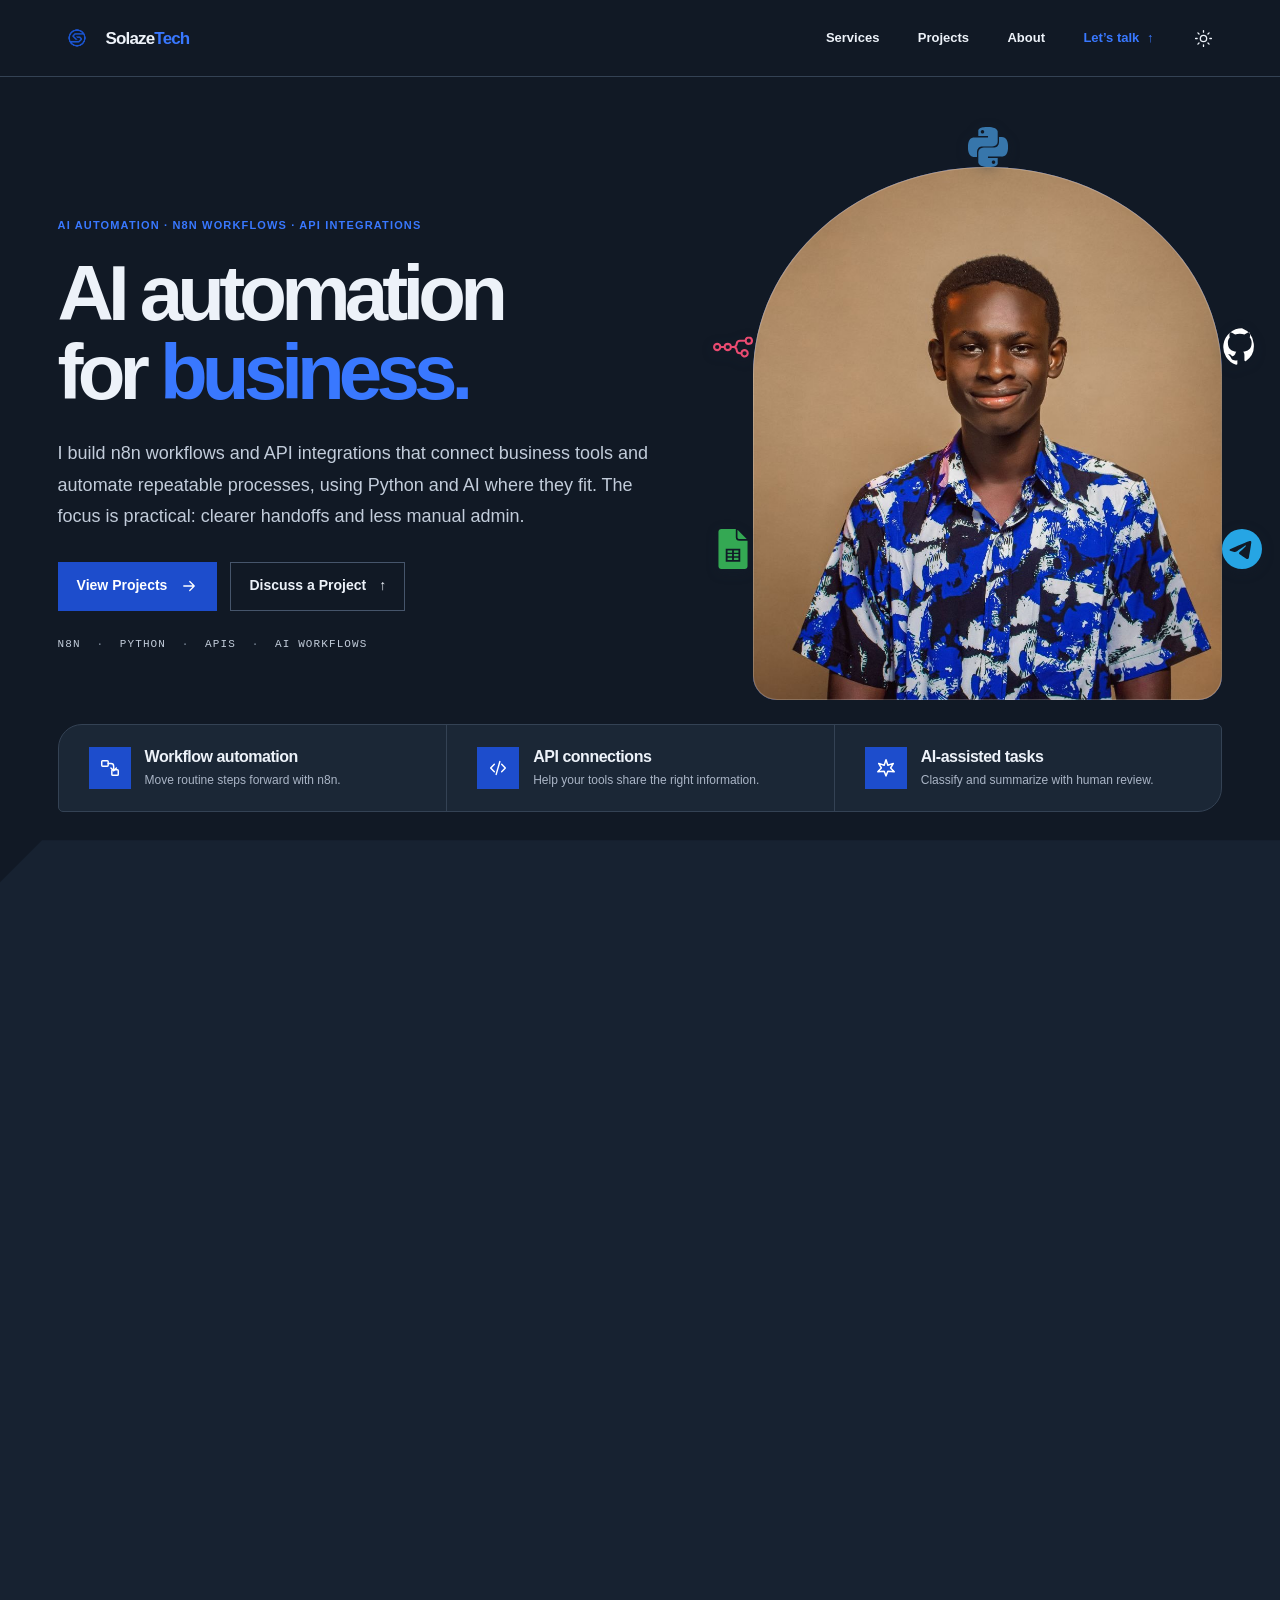
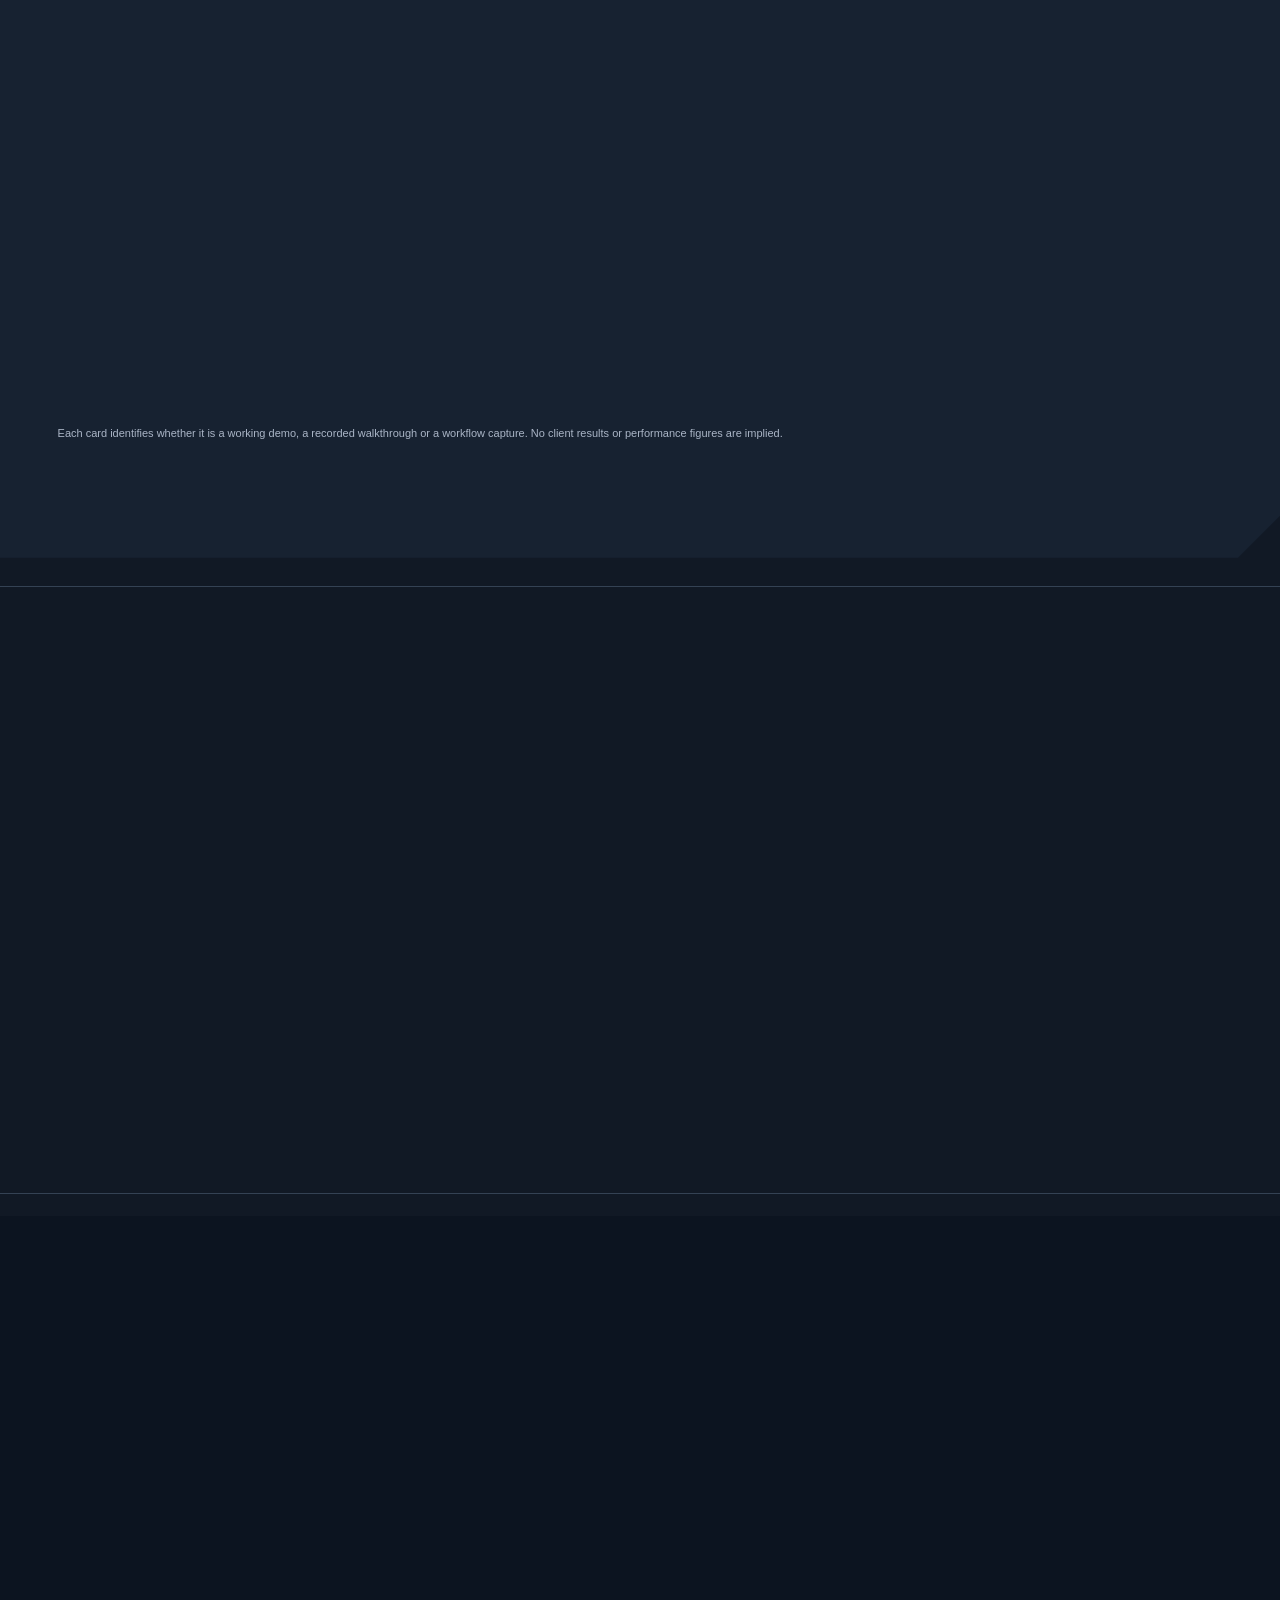
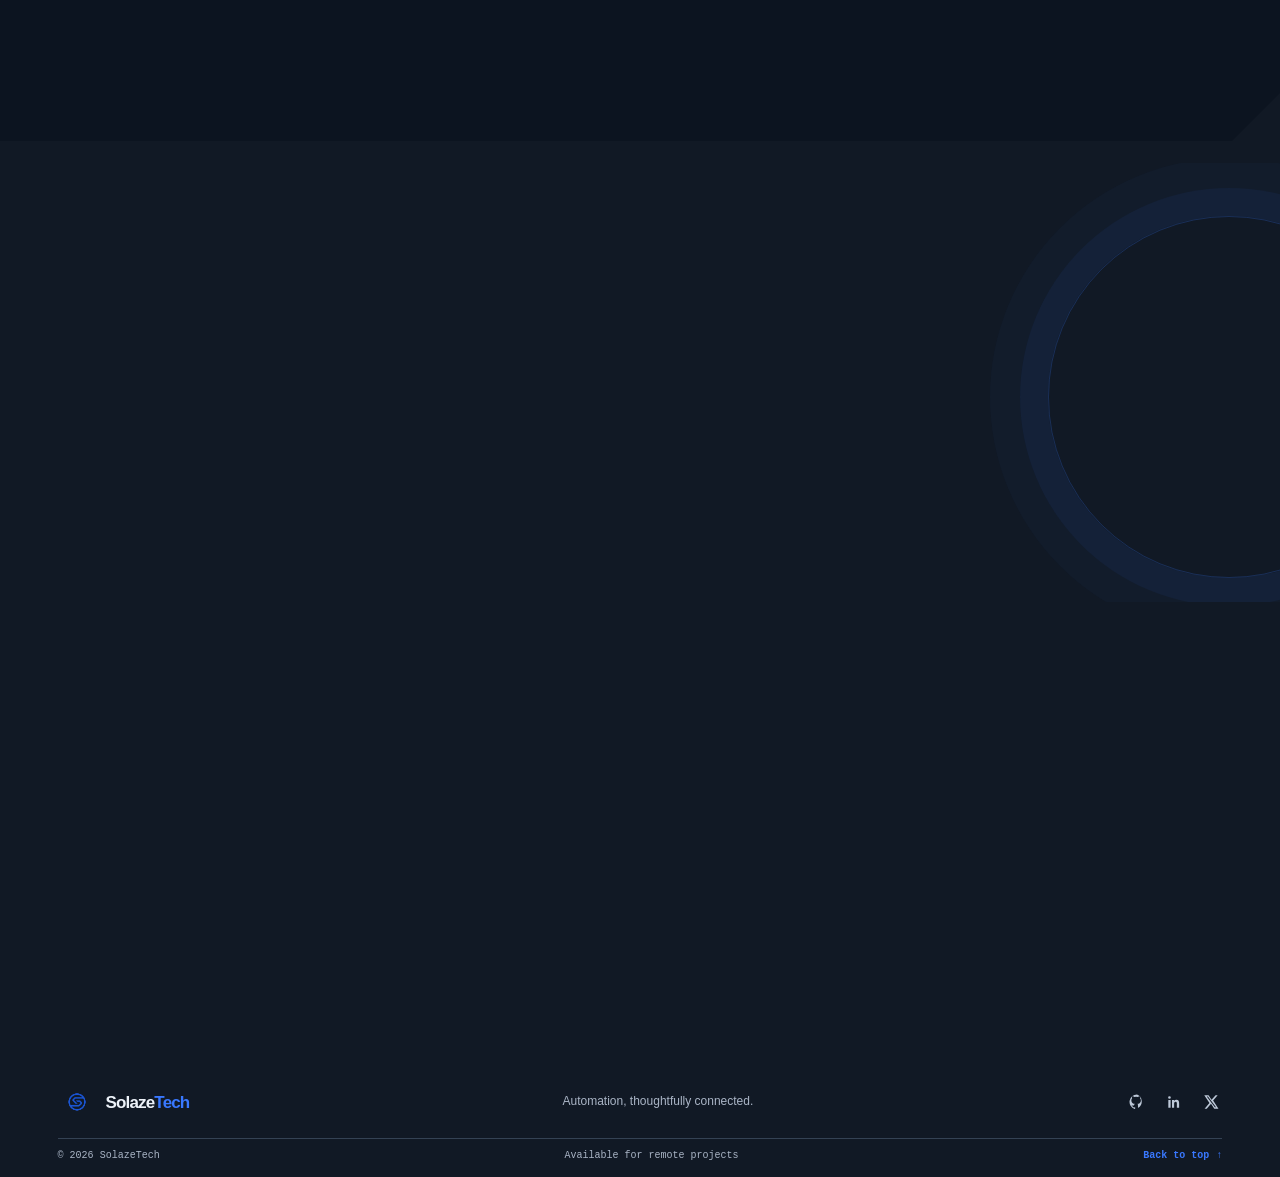
==== commit b875f2a9: "Use SolazeTech logo and align blue theme" ====
--- a/index.html
+++ b/index.html
@@ -3,7 +3,7 @@
 <head>
   <meta charset="utf-8">
   <meta name="viewport" content="width=device-width, initial-scale=1">
-  <meta name="theme-color" content="#f4f6f8">
+  <meta name="theme-color" content="#0b0f19">
   <meta name="referrer" content="strict-origin-when-cross-origin">
   <meta http-equiv="Content-Security-Policy" content="default-src 'self'; base-uri 'self'; object-src 'none'; form-action 'self' mailto:; img-src 'self' data:; font-src 'self' https://fonts.gstatic.com; style-src 'self' https://fonts.googleapis.com; script-src 'self'; frame-src https://www.loom.com https://www.youtube-nocookie.com; upgrade-insecure-requests">
   <meta name="description" content="SolazeTech builds AI-assisted business process automations with n8n, Python and API integrations to connect tools and reduce repetitive manual work.">
@@ -50,24 +50,24 @@
     ]
   }
   </script>
-  <link rel="icon" href="data:image/svg+xml,%3Csvg xmlns='http://www.w3.org/2000/svg' viewBox='0 0 64 64'%3E%3Crect width='64' height='64' rx='12' fill='%23264db8'/%3E%3Cpath d='M43 20c-3-3-7-4-12-4-8 0-13 4-13 10 0 14 22 7 22 16 0 3-3 5-8 5-5 0-9-2-12-5l-5 6c4 4 10 6 17 6 9 0 15-5 15-12 0-14-22-8-22-16 0-2 2-4 6-4s7 1 10 3z' fill='white'/%3E%3C/svg%3E">
+  <link rel="icon" type="image/jpeg" href="assets/brand/favicon.jpg">
   <link rel="preconnect" href="https://fonts.googleapis.com">
   <link rel="preconnect" href="https://fonts.gstatic.com" crossorigin>
   <link href="https://fonts.googleapis.com/css2?family=DM+Mono:wght@400;500&family=DM+Sans:wght@400;500;600;700&family=Manrope:wght@500;600;700;800&display=swap" rel="stylesheet">
   <link rel="stylesheet" href="style.css">
   <script src="script.js" defer></script>
 </head>
-<body>
+<body class="dark-theme" id="top">
   <a class="skip-link" href="#main">Skip to content</a>
-  <header class="site-header" id="top"><div class="container nav-wrap">
-    <a class="brand" href="#top" aria-label="SolazeTech home"><span class="brand-mark" aria-hidden="true">S</span><span>Solaze<span>Tech</span></span></a>
+  <header class="site-header"><div class="container nav-wrap">
+    <a class="brand" href="#top" aria-label="SolazeTech home"><img class="brand-mark" src="assets/brand/solazetech-mark.png" alt=""><span>Solaze<span>Tech</span></span></a>
     <button class="menu-toggle" type="button" aria-label="Open navigation" aria-expanded="false" aria-controls="primary-nav"><span></span><span></span><span></span></button>
-    <nav class="nav-links" id="primary-nav" aria-label="Main navigation"><a href="#services">Services</a><a href="#projects">Projects</a><a href="#about">About</a><a class="nav-contact" href="#contact">Let’s talk <span aria-hidden="true">↗</span></a></nav>
-    <button class="theme-toggle" type="button" aria-label="Switch to dark theme" title="Toggle theme"><svg class="theme-icon-moon" viewBox="0 0 24 24" aria-hidden="true"><path d="M20.5 14.2A8.5 8.5 0 0 1 9.8 3.5 8.6 8.6 0 1 0 20.5 14.2Z"/></svg><svg class="theme-icon-sun" viewBox="0 0 24 24" aria-hidden="true"><circle cx="12" cy="12" r="4"/><path d="M12 2v2m0 16v2M4.93 4.93l1.42 1.42m11.3 11.3 1.42 1.42M2 12h2m16 0h2M4.93 19.07l1.42-1.42m11.3-11.3 1.42-1.42"/></svg></button>
+    <nav class="nav-links" id="primary-nav" aria-label="Main navigation"><a href="#services">Services</a><a href="#projects">Projects</a><a href="#about">About</a><a class="nav-contact" href="#contact">Let’s talk <span aria-hidden="true">↑</span></a></nav>
+    <button class="theme-toggle" type="button" aria-label="Switch to light theme" title="Toggle theme"><svg class="theme-icon-moon" viewBox="0 0 24 24" aria-hidden="true"><path d="M20.5 14.2A8.5 8.5 0 0 1 9.8 3.5 8.6 8.6 0 1 0 20.5 14.2Z"/></svg><svg class="theme-icon-sun" viewBox="0 0 24 24" aria-hidden="true"><circle cx="12" cy="12" r="4"/><path d="M12 2v2m0 16v2M4.93 4.93l1.42 1.42m11.3 11.3 1.42 1.42M2 12h2m16 0h2M4.93 19.07l1.42-1.42m11.3-11.3 1.42-1.42"/></svg></button>
   </div></header>
   <main id="main">
     <section class="hero" aria-labelledby="hero-title"><div class="container hero-grid">
-      <div class="hero-copy"><p class="eyebrow">AI AUTOMATION · N8N WORKFLOWS · API INTEGRATIONS</p><h1 id="hero-title">AI automation<br>for <span>business.</span></h1><p class="hero-intro">I build n8n workflows and API integrations that connect business tools and automate repeatable processes, using Python and AI where they fit. The focus is practical: clearer handoffs and less manual admin.</p><div class="hero-actions"><a class="button button-primary" href="#projects">View Projects <svg viewBox="0 0 24 24" aria-hidden="true"><path d="M5 12h14m-6-6 6 6-6 6"/></svg></a><a class="button button-secondary" href="mailto:solazetech@gmail.com?subject=Discuss%20a%20project">Discuss a Project <span aria-hidden="true">↗</span></a></div><p class="hero-stack">N8N <i>·</i> PYTHON <i>·</i> APIS <i>·</i> AI WORKFLOWS</p></div>
+      <div class="hero-copy"><p class="eyebrow">AI AUTOMATION · N8N WORKFLOWS · API INTEGRATIONS</p><h1 id="hero-title">AI automation<br>for <span>business.</span></h1><p class="hero-intro">I build n8n workflows and API integrations that connect business tools and automate repeatable processes, using Python and AI where they fit. The focus is practical: clearer handoffs and less manual admin.</p><div class="hero-actions"><a class="button button-primary" href="#projects">View Projects <svg viewBox="0 0 24 24" aria-hidden="true"><path d="M5 12h14m-6-6 6 6-6 6"/></svg></a><a class="button button-secondary" href="mailto:hello@solazetech.com?subject=Discuss%20a%20project">Discuss a Project <span aria-hidden="true">↑</span></a></div><p class="hero-stack">N8N <i>·</i> PYTHON <i>·</i> APIS <i>·</i> AI WORKFLOWS</p></div>
       <div class="portrait-orbit-wrap"><div class="portrait-stage"><div class="portrait-backdrop" aria-hidden="true"><span>SolazeTech</span><span>AUTOMATION / INTEGRATIONS</span></div><img src="assets/portraits/solazetech-portrait.jpg" alt="Portrait of Ezekiel, SolazeTech AI automation specialist" fetchpriority="high"></div><div class="portrait-tech-logos" aria-hidden="true"><span class="portrait-tech-logo portrait-tech-logo-n8n"><img src="assets/icons/n8n.svg" alt=""></span><span class="portrait-tech-logo portrait-tech-logo-python"><img src="assets/icons/python.svg" alt=""></span><span class="portrait-tech-logo portrait-tech-logo-telegram"><img src="assets/icons/telegram.svg" alt=""></span><span class="portrait-tech-logo portrait-tech-logo-sheets"><img src="assets/icons/googlesheets.svg" alt=""></span><span class="portrait-tech-logo portrait-tech-logo-github"><img src="assets/icons/github.svg" alt=""></span></div></div>
     </div>
       <div class="container service-strip" id="services" aria-label="Services">
@@ -79,13 +79,13 @@
 
     <section class="projects-section" id="projects" aria-labelledby="projects-title"><div class="container">
       <div class="section-heading"><div><p class="eyebrow">SELECTED PROJECTS <span class="section-count">/ 06</span></p><h2 id="projects-title">Built to move<br>work forward.</h2></div><p>Workflow captures and working demos, with the tools and project status made clear.</p></div>
-      <article class="project-feature"><a class="project-screen" href="assets/projects/ai-lead-qualification.png" target="_blank" rel="noopener noreferrer" aria-label="Open full-size AI lead qualification workflow"><img src="assets/projects/ai-lead-qualification.png" alt="Lead workflow diagram with field validation, duplicate checks, Groq qualification and priority routing to Sheets, Gmail and Slack" loading="lazy"><span aria-hidden="true">↗</span></a><div class="project-feature-copy"><p class="project-index">01 <i>/</i> LEAD INTAKE · N8N</p><h3>Find the leads<br>that need attention.</h3><p>Incoming leads can arrive incomplete or duplicated. This n8n workflow validates each entry, checks for duplicates, uses Groq to help qualify it, then prepares priority-based updates for Google Sheets, Gmail and Slack.</p><div class="project-tags" aria-label="Tools shown"><span>n8n</span><span>Groq</span><span>Google Sheets</span><span>Gmail</span><span>Slack</span></div><dl><div><dt>Project status</dt><dd>The screenshot shows the webhook deactivated. Live execution isn’t verified.</dd></div></dl><a class="project-detail-link" href="assets/projects/ai-lead-qualification.png" target="_blank" rel="noopener noreferrer">View workflow capture <span>↗</span></a></div></article>
+      <article class="project-feature"><a class="project-screen" href="assets/projects/ai-lead-qualification.png" target="_blank" rel="noopener noreferrer" aria-label="Open full-size AI lead qualification workflow"><img src="assets/projects/ai-lead-qualification.png" alt="Lead workflow diagram with field validation, duplicate checks, Groq qualification and priority routing to Sheets, Gmail and Slack" loading="lazy"><span aria-hidden="true">↑</span></a><div class="project-feature-copy"><p class="project-index">01 <i>/</i> LEAD INTAKE · N8N</p><h3>Find the leads<br>that need attention.</h3><p>Incoming leads can arrive incomplete or duplicated. This n8n workflow validates each entry, checks for duplicates, uses Groq to help qualify it, then prepares priority-based updates for Google Sheets, Gmail and Slack.</p><div class="project-tags" aria-label="Tools shown"><span>n8n</span><span>Groq</span><span>Google Sheets</span><span>Gmail</span><span>Slack</span></div><dl><div><dt>Project status</dt><dd>The screenshot shows the webhook deactivated. Live execution isn’t verified.</dd></div></dl><a class="project-detail-link" href="assets/projects/ai-lead-qualification.png" target="_blank" rel="noopener noreferrer">View workflow capture <span aria-hidden="true">↗</span></a></div></article>
       <div class="project-grid">
-        <article class="project-card project-card-wide project-card-demo"><div class="project-screen project-video"><iframe src="https://www.loom.com/embed/4f2c136d287b437092f3ce43c4a89262" title="SolazeTech speed to lead workflow demo" loading="lazy" referrerpolicy="strict-origin-when-cross-origin" allow="fullscreen; picture-in-picture" allowfullscreen></iframe></div><div class="project-card-copy"><p class="project-index">02 <i>/</i> SPEED TO LEAD · N8N</p><h3>Follow up while<br>interest is high.</h3><p>Slow handoffs can leave new enquiries waiting. This n8n demo routes test leads through follow-up steps and shows the path from intake to a next action. It uses test data; live response times and conversion outcomes aren’t measured.</p><div class="project-tags" aria-label="Tools used"><span>n8n</span><span>Lead routing</span><span>Follow-up</span></div><p class="project-status">Working demo on test data.</p><a class="project-detail-link" href="https://www.loom.com/share/4f2c136d287b437092f3ce43c4a89262" target="_blank" rel="noopener noreferrer">Open demo on Loom <span>↗</span></a></div></article>
-        <article class="project-card"><a class="project-screen" href="assets/projects/ai-customer-support.png" target="_blank" rel="noopener noreferrer" aria-label="Open full-size customer support workflow"><img src="assets/projects/ai-customer-support.png" alt="Support workflow showing Gemini classification, SLA escalation, Gmail and Google Sheets steps" loading="lazy"><span aria-hidden="true">↗</span></a><div class="project-card-copy"><p class="project-index">03 <i>/</i> SUPPORT OPERATIONS</p><h3>Give urgent cases<br>a clear path.</h3><p>Urgent support requests can be missed in a busy inbox. This workflow uses Gemini to classify urgency, checks SLA needs, routes cases for internal escalation and records the request in Sheets with Gmail steps. The capture shows the planned flow; runtime hasn’t been verified.</p><div class="project-tags" aria-label="Tools used"><span>n8n</span><span>Gemini</span><span>Gmail</span><span>Sheets</span></div><p class="project-status">Workflow capture · runtime not verified</p><a class="project-detail-link" href="assets/projects/ai-customer-support.png" target="_blank" rel="noopener noreferrer">View workflow <span>↗</span></a></div></article>
-        <article class="project-card"><a class="project-screen" href="assets/projects/multi-agent-research.png" target="_blank" rel="noopener noreferrer" aria-label="Open full-size research workflow"><img src="assets/projects/multi-agent-research.png" alt="Prospect research workflow diagram with web search, page extraction, Gemini and spreadsheet output" loading="lazy"><span aria-hidden="true">↗</span></a><div class="project-card-copy"><p class="project-index">04 <i>/</i> PROSPECT RESEARCH</p><h3>From web search<br>to useful brief.</h3><p>Research gathered across search results and webpages can be difficult to organize. This n8n workflow collects results, extracts page context, uses Gemini to structure findings and prepares them for Sheets. The capture shows the intended research-to-brief path; runtime hasn’t been verified.</p><div class="project-tags" aria-label="Tools used"><span>n8n</span><span>Web search</span><span>Gemini</span><span>Sheets</span></div><p class="project-status">Workflow capture · runtime not verified</p><a class="project-detail-link" href="assets/projects/multi-agent-research.png" target="_blank" rel="noopener noreferrer">View workflow <span>↗</span></a></div></article>
-        <article class="project-card project-card-wide project-card-demo"><div class="project-screen project-video"><iframe src="https://www.loom.com/embed/59feaee577774fa88faab05209ab3dd1" title="SolazeTech football digest demo" loading="lazy" referrerpolicy="strict-origin-when-cross-origin" allow="fullscreen; picture-in-picture" allowfullscreen></iframe></div><div class="project-card-copy"><p class="project-index">05 <i>/</i> SPORTS DIGEST · PYTHON / TELEGRAM</p><h3>Football updates,<br>ready to read.</h3><p>Following football across RSS sources takes repeated checking. This Python workflow collects updates, prepares an AI-assisted digest and sends it to Telegram. The walkthrough shows the resulting Telegram message.</p><div class="project-tags" aria-label="Tools used"><span>Python</span><span>RSS</span><span>AI summary</span><span>Telegram</span></div><p class="project-status">Watch the walkthrough · Telegram output shown</p><a class="project-detail-link" href="https://www.loom.com/share/59feaee577774fa88faab05209ab3dd1" target="_blank" rel="noopener noreferrer">Open demo on Loom <span>↗</span></a></div></article>
-        <article class="project-card project-card-wide project-card-demo"><div class="project-screen project-video"><iframe src="https://www.youtube-nocookie.com/embed/Xj_TF_7jTf4" title="SolazeTech AI-assisted RSS news system demo" loading="lazy" allow="accelerometer; encrypted-media; picture-in-picture; web-share" referrerpolicy="strict-origin-when-cross-origin" allowfullscreen></iframe></div><div class="project-card-copy"><p class="project-index">06 <i>/</i> AI NEWS WORKFLOW · PYTHON</p><h3>From RSS feed<br>to site-ready copy.</h3><p>Preparing incoming stories for a specific news website takes repeated editing. This Python system collects RSS articles and uses AI to rewrite them for that publication. The unlisted walkthrough shows the content workflow; automated website publishing isn’t claimed.</p><div class="project-tags" aria-label="Tools used"><span>Python</span><span>RSS</span><span>AI rewriting</span></div><p class="project-status">Unlisted YouTube walkthrough</p><a class="project-detail-link" href="https://youtu.be/Xj_TF_7jTf4" target="_blank" rel="noopener noreferrer">Watch the news workflow <span>↗</span></a></div></article>
+        <article class="project-card project-card-wide project-card-demo"><div class="project-screen project-video"><iframe src="https://www.loom.com/embed/4f2c136d287b437092f3ce43c4a89262" title="SolazeTech speed to lead workflow demo" loading="lazy" referrerpolicy="strict-origin-when-cross-origin" allow="fullscreen; picture-in-picture" allowfullscreen></iframe></div><div class="project-card-copy"><p class="project-index">02 <i>/</i> SPEED TO LEAD · N8N</p><h3>Follow up while<br>interest is high.</h3><p>Slow handoffs can leave new enquiries waiting. This n8n demo routes test leads through follow-up steps and shows the path from intake to a next action. It uses test data; live response times and conversion outcomes aren’t measured.</p><div class="project-tags" aria-label="Tools used"><span>n8n</span><span>Lead routing</span><span>Follow-up</span></div><p class="project-status">Working demo on test data.</p><a class="project-detail-link" href="https://www.loom.com/share/4f2c136d287b437092f3ce43c4a89262" target="_blank" rel="noopener noreferrer">Open demo on Loom <span aria-hidden="true">↗</span></a></div></article>
+        <article class="project-card"><a class="project-screen" href="assets/projects/ai-customer-support.png" target="_blank" rel="noopener noreferrer" aria-label="Open full-size customer support workflow"><img src="assets/projects/ai-customer-support.png" alt="Support workflow showing Gemini classification, SLA escalation, Gmail and Google Sheets steps" loading="lazy"><span aria-hidden="true">↑</span></a><div class="project-card-copy"><p class="project-index">03 <i>/</i> SUPPORT OPERATIONS</p><h3>Give urgent cases<br>a clear path.</h3><p>Urgent support requests can be missed in a busy inbox. This workflow uses Gemini to classify urgency, checks SLA needs, routes cases for internal escalation and records the request in Sheets with Gmail steps. The capture shows the planned flow; runtime hasn’t been verified.</p><div class="project-tags" aria-label="Tools used"><span>n8n</span><span>Gemini</span><span>Gmail</span><span>Sheets</span></div><p class="project-status">Workflow capture · runtime not verified</p><a class="project-detail-link" href="assets/projects/ai-customer-support.png" target="_blank" rel="noopener noreferrer">View workflow <span aria-hidden="true">↗</span></a></div></article>
+        <article class="project-card"><a class="project-screen" href="assets/projects/multi-agent-research.png" target="_blank" rel="noopener noreferrer" aria-label="Open full-size research workflow"><img src="assets/projects/multi-agent-research.png" alt="Prospect research workflow diagram with web search, page extraction, Gemini and spreadsheet output" loading="lazy"><span aria-hidden="true">↑</span></a><div class="project-card-copy"><p class="project-index">04 <i>/</i> PROSPECT RESEARCH</p><h3>From web search<br>to useful brief.</h3><p>Research gathered across search results and webpages can be difficult to organize. This n8n workflow collects results, extracts page context, uses Gemini to structure findings and prepares them for Sheets. The capture shows the intended research-to-brief path; runtime hasn’t been verified.</p><div class="project-tags" aria-label="Tools used"><span>n8n</span><span>Web search</span><span>Gemini</span><span>Sheets</span></div><p class="project-status">Workflow capture · runtime not verified</p><a class="project-detail-link" href="assets/projects/multi-agent-research.png" target="_blank" rel="noopener noreferrer">View workflow <span aria-hidden="true">↗</span></a></div></article>
+        <article class="project-card project-card-wide project-card-demo"><div class="project-screen project-video"><iframe src="https://www.loom.com/embed/59feaee577774fa88faab05209ab3dd1" title="SolazeTech football digest demo" loading="lazy" referrerpolicy="strict-origin-when-cross-origin" allow="fullscreen; picture-in-picture" allowfullscreen></iframe></div><div class="project-card-copy"><p class="project-index">05 <i>/</i> SPORTS DIGEST · PYTHON / TELEGRAM</p><h3>Football updates,<br>ready to read.</h3><p>Following football across RSS sources takes repeated checking. This Python workflow collects updates, prepares an AI-assisted digest and sends it to Telegram. The walkthrough shows the resulting Telegram message.</p><div class="project-tags" aria-label="Tools used"><span>Python</span><span>RSS</span><span>AI summary</span><span>Telegram</span></div><p class="project-status">Watch the walkthrough · Telegram output shown</p><a class="project-detail-link" href="https://www.loom.com/share/59feaee577774fa88faab05209ab3dd1" target="_blank" rel="noopener noreferrer">Open demo on Loom <span aria-hidden="true">↗</span></a></div></article>
+        <article class="project-card project-card-wide project-card-demo"><div class="project-screen project-video"><iframe src="https://www.youtube-nocookie.com/embed/Xj_TF_7jTf4" title="SolazeTech AI-assisted RSS news system demo" loading="lazy" allow="accelerometer; encrypted-media; picture-in-picture; web-share" referrerpolicy="strict-origin-when-cross-origin" allowfullscreen></iframe></div><div class="project-card-copy"><p class="project-index">06 <i>/</i> AI NEWS WORKFLOW · PYTHON</p><h3>From RSS feed<br>to site-ready copy.</h3><p>Preparing incoming stories for a specific news website takes repeated editing. This Python system collects RSS articles and uses AI to rewrite them for that publication. The unlisted walkthrough shows the content workflow; automated website publishing isn’t claimed.</p><div class="project-tags" aria-label="Tools used"><span>Python</span><span>RSS</span><span>AI rewriting</span></div><p class="project-status">Unlisted YouTube walkthrough</p><a class="project-detail-link" href="https://youtu.be/Xj_TF_7jTf4" target="_blank" rel="noopener noreferrer">Watch the news workflow <span aria-hidden="true">↗</span></a></div></article>
       </div><p class="project-note">Each card identifies whether it is a working demo, a recorded walkthrough or a workflow capture. No client results or performance figures are implied.</p>
     </div></section>
 
@@ -93,11 +93,11 @@
 
     <section class="approach-section" aria-labelledby="approach-title"><div class="container approach-grid"><div><p class="eyebrow eyebrow-light">HOW I WORK</p><h2 id="approach-title">Understand it.<br>Connect it.<br>Make it easier.</h2><p class="approach-intro">A useful workflow should be clear to the people who rely on it, including when something needs a person’s attention.</p></div><ol><li><span>01</span><div><h3>Map the task</h3><p>What starts it? Which tools are involved? Where do delays or missed handoffs happen?</p></div></li><li><span>02</span><div><h3>Build the connections</h3><p>Automate repeatable steps and make exceptions visible.</p></div></li><li><span>03</span><div><h3>Check the full path</h3><p>Walk through normal cases and decide where a person needs to take over.</p></div></li></ol></div></section>
 
-    <section class="about-section" id="about" aria-labelledby="about-title"><div class="container about-grid"><div><p class="eyebrow">ABOUT SOLAZETECH</p><h2 id="about-title">Tools should<br>work <span>together.</span></h2></div><div class="about-copy"><p>SolazeTech is my working brand for automation and bot development. I work with n8n, Python, APIs and AI tools to reduce repeated steps and make the next action clearer.</p><p>I’m interested in the small handoffs that eat up a day: moving a lead into a sheet, flagging a delayed request, or getting the right update to the right person.</p><a href="https://github.com/Solaze01" target="_blank" rel="noopener noreferrer" class="github-link"><svg viewBox="0 0 24 24" aria-hidden="true"><path d="M12 .8a11.2 11.2 0 0 0-3.54 21.83c.56.1.76-.24.76-.54v-2.1c-3.1.68-3.76-1.32-3.76-1.32-.51-1.3-1.24-1.65-1.24-1.65-1.02-.7.08-.69.08-.69 1.12.08 1.7 1.15 1.7 1.15 1 .1 1.6-.74 1.9-1.18.1-.73.39-1.22.7-1.5-2.48-.28-5.08-1.24-5.08-5.53 0-1.22.44-2.22 1.15-3-.12-.28-.5-1.42.11-2.96 0 0 .94-.3 3.08 1.15a10.7 10.7 0 0 1 5.6 0c2.13-1.45 3.07-1.15 3.07-1.15.61 1.54.23 2.68.11 2.96.72.78 1.15 1.78 1.15 3 0 4.3-2.6 5.24-5.09 5.52.4.35.75 1.03.75 2.08v3.08c0 .3.2.65.77.54A11.2 11.2 0 0 0 12 .8Z"/></svg>See what I’m building on GitHub <span>↗</span></a></div></div></section>
+    <section class="about-section" id="about" aria-labelledby="about-title"><div class="container about-grid"><div><p class="eyebrow">ABOUT SOLAZETECH</p><h2 id="about-title">Tools should<br>work <span>together.</span></h2></div><div class="about-copy"><p>SolazeTech is my working brand for automation and bot development. I work with n8n, Python, APIs and AI tools to reduce repeated steps and make the next action clearer.</p><p>I’m interested in the small handoffs that eat up a day: moving a lead into a sheet, flagging a delayed request, or getting the right update to the right person.</p><a href="https://github.com/Solaze01" target="_blank" rel="noopener noreferrer" class="github-link"><svg viewBox="0 0 24 24" aria-hidden="true"><path d="M12 .8a11.2 11.2 0 0 0-3.54 21.83c.56.1.76-.24.76-.54v-2.1c-3.1.68-3.76-1.32-3.76-1.32-.51-1.3-1.24-1.65-1.24-1.65-1.02-.7.08-.69.08-.69 1.12.08 1.7 1.15 1.7 1.15 1 .1 1.6-.74 1.9-1.18.1-.73.39-1.22.7-1.5-2.48-.28-5.08-1.24-5.08-5.53 0-1.22.44-2.22 1.15-3-.12-.28-.5-1.42.11-2.96 0 0 .94-.3 3.08 1.15a10.7 10.7 0 0 1 5.6 0c2.13-1.45 3.07-1.15 3.07-1.15.61 1.54.23 2.68.11 2.96.72.78 1.15 1.78 1.15 3 0 4.3-2.6 5.24-5.09 5.52.4.35.75 1.03.75 2.08v3.08c0 .3.2.65.77.54A11.2 11.2 0 0 0 12 .8Z"/></svg>See what I’m building on GitHub <span aria-hidden="true">↗</span></a></div></div></section>
 
-    <section class="contact-section" id="contact" aria-labelledby="contact-title"><div class="container contact-panel"><div class="contact-copy"><p class="eyebrow eyebrow-light">HAVE A PROCESS IN MIND?</p><h2 id="contact-title">Let’s make it<br><span>work better.</span></h2><p>Tell me what takes too much time, which tools you use and what you’d like to change.</p></div><div class="contact-actions"><a class="contact-button" href="mailto:solazetech@gmail.com?subject=Discuss%20a%20project">Email SolazeTech <span>↗</span></a><a class="telegram-link" href="https://t.me/solaze_tech" target="_blank" rel="noopener noreferrer">Or message me on Telegram <span>↗</span></a><p><a href="mailto:solazetech@gmail.com">solazetech@gmail.com</a></p></div></div></section>
+    <section class="contact-section" id="contact" aria-labelledby="contact-title"><div class="container contact-panel"><div class="contact-copy"><p class="eyebrow eyebrow-light">HAVE A PROCESS IN MIND?</p><h2 id="contact-title">Let’s make it<br><span>work better.</span></h2><p>Tell me what takes too much time, which tools you use and what you’d like to change.</p></div><div class="contact-actions"><a class="contact-button" href="mailto:hello@solazetech.com?subject=Discuss%20a%20project">Email SolazeTech <span aria-hidden="true">↗</span></a><a class="telegram-link" href="https://t.me/solaze_tech" target="_blank" rel="noopener noreferrer">Or message me on Telegram <span aria-hidden="true">↗</span></a><p><a href="mailto:hello@solazetech.com">hello@solazetech.com</a></p></div></div></section>
   </main>
-  <footer class="site-footer"><div class="container footer-main"><a class="brand" href="#top"><span class="brand-mark" aria-hidden="true">S</span><span>Solaze<span>Tech</span></span></a><p>Automation, thoughtfully connected.</p><div class="footer-socials"><a href="https://github.com/Solaze01" target="_blank" rel="noopener noreferrer" aria-label="GitHub"><svg viewBox="0 0 24 24" aria-hidden="true"><path d="M12 .8a11.2 11.2 0 0 0-3.54 21.83c.56.1.76-.24.76-.54v-2.1c-3.1.68-3.76-1.32-3.76-1.32-.51-1.3-1.24-1.65-1.24-1.65-1.02-.7.08-.69.08-.69 1.12.08 1.7 1.15 1.7 1.15 1 .1 1.6-.74 1.9-1.18.1-.73.39-1.22.7-1.5-2.48-.28-5.08-1.24-5.08-5.53 0-1.22.44-2.22 1.15-3-.12-.28-.5-1.42.11-2.96 0 0 .94-.3 3.08 1.15a10.7 10.7 0 0 1 5.6 0c2.13-1.45 3.07-1.15 3.07-1.15.61 1.54.23 2.68.11 2.96.72.78 1.15 1.78 1.15 3 0 4.3-2.6 5.24-5.09 5.52.4.35.75 1.03.75 2.08v3.08c0 .3.2.65.77.54A11.2 11.2 0 0 0 12 .8Z"/></svg></a><a href="https://www.linkedin.com/in/solazetech/" target="_blank" rel="noopener noreferrer" aria-label="LinkedIn"><svg viewBox="0 0 24 24" aria-hidden="true"><path d="M5.2 3.2a2 2 0 1 0 0 4 2 2 0 0 0 0-4ZM3.5 9h3.4v11.5H3.5V9Zm5.5 0h3.3v1.6h.05A3.6 3.6 0 0 1 15.6 8.8c3.5 0 4.1 2.3 4.1 5.3v6.4h-3.4v-5.7c0-1.4 0-3.1-1.9-3.1s-2.2 1.5-2.2 3v5.8H9V9Z"/></svg></a><a href="https://x.com/solazetech" target="_blank" rel="noopener noreferrer" aria-label="X"><svg viewBox="0 0 24 24" aria-hidden="true"><path d="M18.9 2H22l-6.8 7.8L23.2 22h-6.3L12 14.6 5.6 22H2.4l7.3-8.4L1.9 2h6.4l4.5 6.8L18.9 2Zm-1.1 18h1.7L7.4 3.9H5.6L17.8 20Z"/></svg></a></div></div><div class="container footer-bottom"><span>© <span id="current-year"></span> SolazeTech</span><span>Available for remote projects</span><a href="#top">Back to top ↑</a></div></footer>
+  <footer class="site-footer"><div class="container footer-main"><a class="brand" href="#top"><img class="brand-mark" src="assets/brand/solazetech-mark.png" alt=""><span>Solaze<span>Tech</span></span></a><p>Automation, thoughtfully connected.</p><div class="footer-socials"><a href="https://github.com/Solaze01" target="_blank" rel="noopener noreferrer" aria-label="GitHub"><svg viewBox="0 0 24 24" aria-hidden="true"><path d="M12 .8a11.2 11.2 0 0 0-3.54 21.83c.56.1.76-.24.76-.54v-2.1c-3.1.68-3.76-1.32-3.76-1.32-.51-1.3-1.24-1.65-1.24-1.65-1.02-.7.08-.69.08-.69 1.12.08 1.7 1.15 1.7 1.15 1 .1 1.6-.74 1.9-1.18.1-.73.39-1.22.7-1.5-2.48-.28-5.08-1.24-5.08-5.53 0-1.22.44-2.22 1.15-3-.12-.28-.5-1.42.11-2.96 0 0 .94-.3 3.08 1.15a10.7 10.7 0 0 1 5.6 0c2.13-1.45 3.07-1.15 3.07-1.15.61 1.54.23 2.68.11 2.96.72.78 1.15 1.78 1.15 3 0 4.3-2.6 5.24-5.09 5.52.4.35.75 1.03.75 2.08v3.08c0 .3.2.65.77.54A11.2 11.2 0 0 0 12 .8Z"/></svg></a><a href="https://www.linkedin.com/in/solazetech/" target="_blank" rel="noopener noreferrer" aria-label="LinkedIn"><svg viewBox="0 0 24 24" aria-hidden="true"><path d="M5.2 3.2a2 2 0 1 0 0 4 2 2 0 0 0 0-4ZM3.5 9h3.4v11.5H3.5V9Zm5.5 0h3.3v1.6h.05A3.6 3.6 0 0 1 15.6 8.8c3.5 0 4.1 2.3 4.1 5.3v6.4h-3.4v-5.7c0-1.4 0-3.1-1.9-3.1s-2.2 1.5-2.2 3v5.8H9V9Z"/></svg></a><a href="https://x.com/solazetech" target="_blank" rel="noopener noreferrer" aria-label="X"><svg viewBox="0 0 24 24" aria-hidden="true"><path d="M18.9 2H22l-6.8 7.8L23.2 22h-6.3L12 14.6 5.6 22H2.4l7.3-8.4L1.9 2h6.4l4.5 6.8L18.9 2Zm-1.1 18h1.7L7.4 3.9H5.6L17.8 20Z"/></svg></a></div></div><div class="container footer-bottom"><span>© <span id="current-year"></span> SolazeTech</span><span>Available for remote projects</span><a class="back-to-top" href="#top">Back to top <span aria-hidden="true">↑</span></a></div></footer>
 </body>
 </html>
 
--- a/style.css
+++ b/style.css
@@ -1,11 +1,11 @@
-﻿:root{color-scheme:light;--paper:#f4f6f8;--surface:#e9edf3;--surface2:#fff;--ink:#142033;--muted:#5d6878;--line:#ccd4df;--blue:#264db8;--blue-light:#5275d4;--navy:#101d32;--max:1200px;--gutter:clamp(20px,4.5vw,62px);--sans:"DM Sans",Arial,sans-serif;--display:Manrope,"DM Sans",Arial,sans-serif}
+:root{color-scheme:light;--paper:#f4f6f8;--surface:#e9edf3;--surface2:#fff;--ink:#142033;--muted:#5d6878;--line:#ccd4df;--blue:#1d4dcc;--blue-light:#3978ff;--navy:#101d32;--max:1200px;--gutter:clamp(20px,4.5vw,62px);--sans:"DM Sans",Arial,sans-serif;--display:Manrope,"DM Sans",Arial,sans-serif}
 *{box-sizing:border-box}html{scroll-behavior:smooth;scroll-padding-top:82px}body{margin:0;background:var(--paper);color:var(--ink);font:16px/1.65 var(--sans);-webkit-font-smoothing:antialiased}a{color:inherit}img{display:block;max-width:100%}button{font:inherit}.container{width:calc(100% - var(--gutter) - var(--gutter));max-width:var(--max);margin-inline:auto}.skip-link{position:absolute;top:-70px;left:12px;z-index:20;padding:9px 14px;background:var(--ink);color:#fff}.skip-link:focus{top:12px}:focus-visible{outline:3px solid var(--blue);outline-offset:4px}.site-header{position:sticky;top:0;z-index:20;background:var(--paper);border-bottom:1px solid var(--line)}.nav-wrap{min-height:76px;display:flex;align-items:center;gap:32px}.brand{display:inline-flex;align-items:center;gap:10px;font:800 17px/1 var(--display);letter-spacing:-.05em;text-decoration:none;white-space:nowrap}.brand-mark{width:32px;height:32px;display:grid;place-items:center;background:var(--blue);color:#fff;font-size:18px}.brand>span:last-child>span{color:var(--blue)}.nav-links{margin-left:auto;display:flex;align-items:center;gap:clamp(22px,3vw,40px)}.nav-links a{text-decoration:none;font-size:13px;font-weight:600}.nav-links a:hover,.nav-contact{color:var(--blue)}.nav-contact span{padding-left:4px}.theme-toggle,.menu-toggle{display:grid;place-items:center;border:0;background:none;color:var(--ink);cursor:pointer}.theme-toggle{width:37px;height:37px}.theme-toggle svg{width:19px;height:19px;fill:none;stroke:currentColor;stroke-width:1.65;stroke-linecap:round;stroke-linejoin:round}.menu-toggle{display:none}
-.hero{padding:clamp(55px,7vw,92px) 0 0;background:var(--paper)}.hero-grid{display:grid;grid-template-columns:minmax(0,1.08fr) minmax(320px,.82fr);gap:clamp(38px,6vw,85px);align-items:center;padding-bottom:25px}.hero-copy{min-width:0;max-width:720px}.eyebrow{margin:0 0 20px;color:var(--blue);font-size:11px;font-weight:700;letter-spacing:.105em;line-height:1.5}.hero h1{margin:0;font:800 clamp(62px,6.1vw,86px)/1.02 var(--display);letter-spacing:-.075em}.hero h1 span{color:var(--blue)}.hero-intro{max-width:620px;margin:25px 0 0;color:#485569;font-size:18px;line-height:1.75}.hero-actions{display:flex;align-items:center;gap:13px;flex-wrap:wrap;margin-top:29px}.button{min-height:49px;padding:0 18px;display:inline-flex;align-items:center;justify-content:center;gap:13px;border:1px solid transparent;text-decoration:none;font-size:14px;font-weight:700;transition:background .18s,color .18s,transform .18s}.button:hover{transform:translateY(-2px)}.button svg{width:18px;height:18px;fill:none;stroke:currentColor;stroke-width:1.7;stroke-linecap:round;stroke-linejoin:round}.button-primary{background:var(--blue);color:#fff}.button-primary:hover{background:#183eaa}.button-secondary{border-color:#b8c4d7;background:transparent;color:var(--ink)}.button-secondary:hover{background:var(--surface)}.hero-stack{margin:27px 0 0;color:#43516a;font:11px "DM Mono",monospace;letter-spacing:.1em}.hero-stack i{padding:0 8px;color:#8490a1;font-style:normal}.portrait-stage{position:relative;isolation:isolate;min-height:485px;align-self:stretch;display:flex;align-items:flex-end;justify-content:center;background:var(--blue);overflow:hidden}.portrait-backdrop{position:absolute;z-index:-1;inset:0;display:flex;flex-direction:column;justify-content:space-between;padding:17px;color:#bfcdfa;font:9px "DM Mono",monospace;letter-spacing:.1em}.portrait-backdrop span:last-child{writing-mode:vertical-rl;align-self:flex-end}.portrait-stage img{width:90%;height:94%;max-height:525px;object-fit:cover;object-position:center 25%;mix-blend-mode:normal}.service-strip{position:relative;z-index:2;display:grid;grid-template-columns:repeat(3,minmax(0,1fr));margin-top:-1px;background:var(--surface2);border:1px solid var(--line)}.service-strip article{min-width:0;display:flex;align-items:center;gap:14px;padding:22px clamp(15px,2.5vw,30px)}.service-strip article+article{border-left:1px solid var(--line)}.strip-icon{width:42px;height:42px;flex:none;display:grid;place-items:center;background:var(--blue);color:white}.strip-icon svg{width:22px;height:22px;fill:none;stroke:currentColor;stroke-width:1.6;stroke-linecap:round;stroke-linejoin:round}.service-strip h2{margin:0 0 3px;font:700 16px/1.3 var(--display);letter-spacing:-.03em}.service-strip p{margin:0;color:var(--muted);font-size:12px;line-height:1.5}
+.hero{padding:clamp(55px,7vw,92px) 0 0;background:var(--paper)}.hero-grid{display:grid;grid-template-columns:minmax(0,1.08fr) minmax(320px,.82fr);gap:clamp(38px,6vw,85px);align-items:center;padding-bottom:25px}.hero-copy{min-width:0;max-width:720px}.eyebrow{margin:0 0 20px;color:var(--blue);font-size:11px;font-weight:700;letter-spacing:.105em;line-height:1.5}.hero h1{margin:0;font:800 clamp(62px,6.1vw,86px)/1.02 var(--display);letter-spacing:-.075em}.hero h1 span{color:var(--blue)}.hero-intro{max-width:620px;margin:25px 0 0;color:#485569;font-size:18px;line-height:1.75}.hero-actions{display:flex;align-items:center;gap:13px;flex-wrap:wrap;margin-top:29px}.button{min-height:49px;padding:0 18px;display:inline-flex;align-items:center;justify-content:center;gap:13px;border:1px solid transparent;text-decoration:none;font-size:14px;font-weight:700;transition:background .18s,color .18s,transform .18s}.button:hover{transform:translateY(-2px)}.button svg{width:18px;height:18px;fill:none;stroke:currentColor;stroke-width:1.7;stroke-linecap:round;stroke-linejoin:round}.button-primary{background:var(--blue);color:#fff}.button-primary:hover{background:#1742b5}.button-secondary{border-color:#b8c4d7;background:transparent;color:var(--ink)}.button-secondary:hover{background:var(--surface)}.hero-stack{margin:27px 0 0;color:#43516a;font:11px "DM Mono",monospace;letter-spacing:.1em}.hero-stack i{padding:0 8px;color:#8490a1;font-style:normal}.portrait-stage{position:relative;isolation:isolate;min-height:485px;align-self:stretch;display:flex;align-items:flex-end;justify-content:center;background:var(--blue);overflow:hidden}.portrait-backdrop{position:absolute;z-index:-1;inset:0;display:flex;flex-direction:column;justify-content:space-between;padding:17px;color:#9bbcff;font:9px "DM Mono",monospace;letter-spacing:.1em}.portrait-backdrop span:last-child{writing-mode:vertical-rl;align-self:flex-end}.portrait-stage img{width:90%;height:94%;max-height:525px;object-fit:cover;object-position:center 25%;mix-blend-mode:normal}.service-strip{position:relative;z-index:2;display:grid;grid-template-columns:repeat(3,minmax(0,1fr));margin-top:-1px;background:var(--surface2);border:1px solid var(--line)}.service-strip article{min-width:0;display:flex;align-items:center;gap:14px;padding:22px clamp(15px,2.5vw,30px)}.service-strip article+article{border-left:1px solid var(--line)}.strip-icon{width:42px;height:42px;flex:none;display:grid;place-items:center;background:var(--blue);color:white}.strip-icon svg{width:22px;height:22px;fill:none;stroke:currentColor;stroke-width:1.6;stroke-linecap:round;stroke-linejoin:round}.service-strip h2{margin:0 0 3px;font:700 16px/1.3 var(--display);letter-spacing:-.03em}.service-strip p{margin:0;color:var(--muted);font-size:12px;line-height:1.5}
 .projects-section{padding:clamp(80px,9vw,120px) 0;background:var(--surface)}.section-heading{display:flex;justify-content:space-between;align-items:end;gap:50px;margin-bottom:46px}.section-heading .eyebrow{margin-bottom:12px}.section-heading h2{margin:0;font:800 clamp(51px,6.5vw,78px)/1.02 var(--display);letter-spacing:-.07em}.section-heading>p{max-width:360px;margin:0 0 7px;color:var(--muted);font-size:15px;line-height:1.7}.project-feature{display:grid;grid-template-columns:minmax(0,1.12fr) minmax(350px,.78fr);align-items:center;gap:clamp(35px,6vw,82px);padding:28px;background:var(--surface2);border:1px solid var(--line)}.project-screen{position:relative;display:block;overflow:hidden;background:#dfe6f0}.project-screen img{width:100%;aspect-ratio:16/9;object-fit:contain;background:#e2e8f0;transition:transform .3s}.project-screen:hover img{transform:scale(1.025)}.project-screen>span{position:absolute;top:11px;right:11px;width:34px;height:34px;display:grid;place-items:center;background:#fff;color:var(--blue);font-size:20px}.project-feature-copy{max-width:540px}.project-index{margin:0 0 13px;color:var(--blue);font:500 10px "DM Mono",monospace;letter-spacing:.06em}.project-index i{padding:0 6px;color:#8b96a5;font-style:normal}.project-feature-copy h3,.project-card-copy h3{margin:0;font:800 clamp(33px,4vw,48px)/1.08 var(--display);letter-spacing:-.06em}.project-feature-copy>p:not(.project-index){margin:17px 0;color:#4c596b;font-size:15px;line-height:1.75}.project-feature-copy dl{margin:0;border-top:1px solid var(--line)}.project-feature-copy dl div{display:grid;grid-template-columns:104px 1fr;gap:10px;padding:11px 0;border-bottom:1px solid var(--line)}.project-feature-copy dt{color:var(--muted);font:10px "DM Mono",monospace;text-transform:uppercase;letter-spacing:.04em}.project-feature-copy dd{margin:0;color:#364256;font-size:12px;line-height:1.6}.project-detail-link{display:inline-flex;gap:11px;margin-top:17px;color:var(--blue);font-size:13px;font-weight:700;text-decoration:none}.project-detail-link:hover{text-decoration:underline;text-underline-offset:4px}.project-grid{display:grid;grid-template-columns:repeat(2,minmax(0,1fr));gap:22px;margin-top:22px}.project-card{min-width:0;display:grid;grid-template-columns:minmax(0,1.05fr) minmax(210px,.95fr);align-items:center;gap:23px;padding:19px;background:var(--surface2);border:1px solid var(--line)}.project-card .project-screen img{aspect-ratio:1.35;object-fit:contain}.project-card-copy h3{font-size:clamp(24px,2.7vw,33px)}.project-card-copy>p:not(.project-index):not(.project-status){margin:11px 0;color:#4c596b;font-size:13px;line-height:1.7}.project-status{margin:0;color:var(--muted);font-size:11px;line-height:1.55}.project-card .project-detail-link{margin-top:11px;font-size:12px}.project-card-wide{grid-column:1/-1;grid-template-columns:minmax(0,1.15fr) minmax(280px,.85fr);gap:clamp(26px,5vw,70px);padding:23px}.project-card-wide .project-screen img{aspect-ratio:16/8.5}.project-note{margin:19px 0 0;color:var(--muted);font-size:11px}
-.approach-section{padding:clamp(70px,8vw,104px) 0;background:var(--navy);color:#f4f7fc}.approach-grid{display:grid;grid-template-columns:.95fr 1.05fr;gap:10%;align-items:center}.eyebrow-light{color:#9cb5f6}.approach-grid h2{margin:0;font:800 clamp(42px,5.5vw,68px)/1.05 var(--display);letter-spacing:-.065em}.approach-intro{max-width:490px;margin:17px 0 0;color:#c0cad9;font-size:15px;line-height:1.75}.approach-grid ol{padding:0;margin:0;list-style:none;border-top:1px solid #3b4b63}.approach-grid li{display:grid;grid-template-columns:45px 1fr;gap:14px;padding:21px 0;border-bottom:1px solid #3b4b63}.approach-grid li>span{color:#9eb8ff;font:11px "DM Mono",monospace}.approach-grid li h3{margin:0 0 5px;font:700 18px var(--display)}.approach-grid li p{margin:0;max-width:490px;color:#c0cad9;font-size:13px;line-height:1.65}
+.approach-section{padding:clamp(70px,8vw,104px) 0;background:var(--navy);color:#f4f7fc}.approach-grid{display:grid;grid-template-columns:.95fr 1.05fr;gap:10%;align-items:center}.eyebrow-light{color:#7eabff}.approach-grid h2{margin:0;font:800 clamp(42px,5.5vw,68px)/1.05 var(--display);letter-spacing:-.065em}.approach-intro{max-width:490px;margin:17px 0 0;color:#c0cad9;font-size:15px;line-height:1.75}.approach-grid ol{padding:0;margin:0;list-style:none;border-top:1px solid #3b4b63}.approach-grid li{display:grid;grid-template-columns:45px 1fr;gap:14px;padding:21px 0;border-bottom:1px solid #3b4b63}.approach-grid li>span{color:#7eabff;font:11px "DM Mono",monospace}.approach-grid li h3{margin:0 0 5px;font:700 18px var(--display)}.approach-grid li p{margin:0;max-width:490px;color:#c0cad9;font-size:13px;line-height:1.65}
 .about-section{padding:clamp(76px,9vw,115px) 0}.about-grid{display:grid;grid-template-columns:.85fr 1.15fr;gap:9%;align-items:start}.about-grid h2{margin:0;font:800 clamp(45px,6vw,70px)/1.04 var(--display);letter-spacing:-.07em}.about-grid h2 span{color:var(--blue)}.about-copy p{margin:0 0 15px;color:#4c596b;font-size:16px;line-height:1.8}.github-link{display:inline-flex;align-items:center;gap:10px;margin-top:6px;color:var(--blue);font-size:13px;font-weight:700;text-decoration:none}.github-link svg{width:19px;height:19px;fill:currentColor}.github-link:hover{text-decoration:underline;text-underline-offset:4px}
-.contact-section{padding:0 0 75px}.contact-panel{display:grid;grid-template-columns:1fr .55fr;gap:35px;align-items:center;padding:clamp(32px,5vw,60px);background:var(--blue);color:white}.contact-copy .eyebrow{color:#c8d6ff}.contact-copy h2{margin:0;font:800 clamp(48px,7vw,84px)/.98 var(--display);letter-spacing:-.07em}.contact-copy h2 span{color:#bfd0ff}.contact-copy>p:last-child{max-width:500px;margin:17px 0 0;color:#e0e8ff;font-size:15px}.contact-actions{display:flex;flex-direction:column;align-items:flex-start;gap:13px}.contact-button{min-height:52px;display:inline-flex;align-items:center;gap:24px;padding:0 17px;background:#fff;color:var(--blue);font-size:13px;font-weight:700;text-decoration:none}.contact-button span,.telegram-link span{font-size:17px}.telegram-link{color:#fff;font-size:13px;text-decoration:none}.telegram-link:hover{text-decoration:underline;text-underline-offset:4px}.contact-actions p{margin:0;color:#cedbff;font-size:11px}.site-footer{padding:19px 0 16px}.footer-main,.footer-bottom{display:flex;align-items:center;justify-content:space-between;gap:18px}.footer-main{padding-bottom:17px;border-bottom:1px solid var(--line)}.footer-main>p{margin:0;color:var(--muted);font-size:12px}.footer-socials{display:flex;gap:15px}.footer-socials a{display:grid;place-items:center;width:22px;height:22px;color:#4c5c73}.footer-socials a:hover{color:var(--blue)}.footer-socials svg{width:16px;height:16px;fill:currentColor}.footer-bottom{padding-top:11px;color:var(--muted);font:10px "DM Mono",monospace}.footer-bottom a{text-decoration:none}.footer-bottom a:hover{color:var(--blue)}
-.dark-theme{color-scheme:dark;--paper:#111925;--surface:#172231;--surface2:#1b2736;--ink:#edf2f9;--muted:#aab5c6;--line:#344254;--blue:#86a2ff;--blue-light:#9bb4ff;--navy:#0c1420}.dark-theme .hero-intro,.dark-theme .project-feature-copy>p:not(.project-index),.dark-theme .project-card-copy>p:not(.project-index):not(.project-status),.dark-theme .about-copy p{color:#bdc8d8}.dark-theme .project-feature-copy dd{color:#d1d9e5}.dark-theme .project-screen img{background:#243143}.dark-theme .contact-button{background:#f3f6ff}.dark-theme .contact-copy h2 span{color:#c5d3ff}.dark-theme .footer-socials a{color:#bdc8d8}
+.contact-section{padding:0 0 75px}.contact-panel{display:grid;grid-template-columns:1fr .55fr;gap:35px;align-items:center;padding:clamp(32px,5vw,60px);background:var(--blue);color:white}.contact-copy .eyebrow{color:#b9d2ff}.contact-copy h2{margin:0;font:800 clamp(48px,7vw,84px)/.98 var(--display);letter-spacing:-.07em}.contact-copy h2 span{color:#a9caff}.contact-copy>p:last-child{max-width:500px;margin:17px 0 0;color:#dce8ff;font-size:15px}.contact-actions{display:flex;flex-direction:column;align-items:flex-start;gap:13px}.contact-button{min-height:52px;display:inline-flex;align-items:center;gap:24px;padding:0 17px;background:#fff;color:var(--blue);font-size:13px;font-weight:700;text-decoration:none}.contact-button span,.telegram-link span{font-size:17px}.telegram-link{color:#fff;font-size:13px;text-decoration:none}.telegram-link:hover{text-decoration:underline;text-underline-offset:4px}.contact-actions p{margin:0;color:#c4d8ff;font-size:11px}.site-footer{padding:19px 0 16px}.footer-main,.footer-bottom{display:flex;align-items:center;justify-content:space-between;gap:18px}.footer-main{padding-bottom:17px;border-bottom:1px solid var(--line)}.footer-main>p{margin:0;color:var(--muted);font-size:12px}.footer-socials{display:flex;gap:15px}.footer-socials a{display:grid;place-items:center;width:22px;height:22px;color:#4c5c73}.footer-socials a:hover{color:var(--blue)}.footer-socials svg{width:16px;height:16px;fill:currentColor}.footer-bottom{padding-top:11px;color:var(--muted);font:10px "DM Mono",monospace}.footer-bottom a{text-decoration:none}.footer-bottom a:hover{color:var(--blue)}
+.dark-theme{color-scheme:dark;--paper:#111925;--surface:#172231;--surface2:#1b2736;--ink:#edf2f9;--muted:#aab5c6;--line:#344254;--blue:#3978ff;--blue-light:#5b91ff;--navy:#0c1420}.dark-theme .hero-intro,.dark-theme .project-feature-copy>p:not(.project-index),.dark-theme .project-card-copy>p:not(.project-index):not(.project-status),.dark-theme .about-copy p{color:#bdc8d8}.dark-theme .project-feature-copy dd{color:#d1d9e5}.dark-theme .project-screen img{background:#243143}.dark-theme .contact-button{background:#f3f6ff}.dark-theme .contact-copy h2 span{color:#a9caff}.dark-theme .footer-socials a{color:#bdc8d8}
 @media(max-width:1050px){.hero-grid{grid-template-columns:minmax(0,1.1fr) minmax(280px,.8fr);gap:5%}.hero h1{font-size:clamp(58px,6.5vw,76px)}.portrait-stage{min-height:430px}.project-card{grid-template-columns:1fr;align-items:start}.project-card .project-screen img{aspect-ratio:16/9}.project-card-copy h3{font-size:31px}.project-card-wide{grid-template-columns:1.1fr .9fr}}
 @media(max-width:700px){:root{--gutter:22px}html{scroll-padding-top:66px}.nav-wrap{position:relative;min-height:66px;gap:10px}.brand{font-size:15px}.brand-mark{width:28px;height:28px}.menu-toggle{display:grid;gap:5px;width:34px;height:35px;margin-left:auto}.menu-toggle span{width:20px;height:1.5px;background:currentColor;transition:transform .18s}.menu-toggle[aria-expanded=true] span:first-child{transform:translateY(3.25px) rotate(45deg)}.menu-toggle[aria-expanded=true] span:last-child{transform:translateY(-3.25px) rotate(-45deg)}.theme-toggle{width:33px;height:33px}.nav-links{position:absolute;top:100%;left:calc(-1 * var(--gutter));right:calc(-1 * var(--gutter));display:none;flex-direction:column;align-items:stretch;gap:0;padding:8px var(--gutter) 14px;background:var(--paper);border-bottom:1px solid var(--line)}.nav-links.is-open{display:flex}.nav-links a{padding:11px 0;border-bottom:1px solid var(--line)}.nav-links a:last-child{border:0}.hero{padding-top:42px}.hero-grid{grid-template-columns:minmax(0,1fr);gap:28px;padding-bottom:0}.hero-copy{max-width:none}.hero h1{max-width:560px;font-size:clamp(48px,11vw,72px);line-height:1.02;overflow-wrap:anywhere}.hero-intro{max-width:560px;margin-top:18px;font-size:15px;line-height:1.7}.hero-actions{gap:10px;margin-top:22px}.button{min-height:45px;padding:0 13px;font-size:12px}.hero-stack{margin-top:21px;font-size:9px}.portrait-stage{width:min(100%,430px);min-height:0;height:auto;aspect-ratio:1.03;justify-self:center}.portrait-stage img{width:84%;height:96%;object-position:center 25%}.service-strip{grid-template-columns:1fr;margin-top:25px}.service-strip article{padding:14px 16px}.service-strip article+article{border-left:0;border-top:1px solid var(--line)}.strip-icon{width:37px;height:37px}.service-strip h2{font-size:15px}.service-strip p{font-size:11px}.projects-section{padding:65px 0}.section-heading{display:block;margin-bottom:28px}.section-heading h2{font-size:clamp(44px,11vw,63px)}.section-heading>p{margin-top:14px;font-size:13px}.project-feature{grid-template-columns:1fr;gap:18px;padding:14px}.project-feature-copy h3{font-size:clamp(33px,8vw,45px)}.project-feature-copy>p:not(.project-index){font-size:13px;margin:12px 0}.project-feature-copy dd{font-size:11px}.project-grid{grid-template-columns:1fr;gap:14px;margin-top:14px}.project-card,.project-card-wide{grid-column:auto;grid-template-columns:1fr;gap:14px;padding:14px}.project-card-copy h3{font-size:30px}.project-card-copy>p:not(.project-index):not(.project-status){font-size:12px}.project-status{font-size:10px}.approach-section{padding:62px 0}.approach-grid{grid-template-columns:1fr;gap:27px}.approach-grid h2{font-size:clamp(42px,10vw,58px)}.approach-intro{font-size:13px}.approach-grid li{padding:17px 0}.approach-grid li h3{font-size:16px}.approach-grid li p{font-size:12px}.about-section{padding:65px 0}.about-grid{grid-template-columns:1fr;gap:22px}.about-grid h2{font-size:clamp(46px,11vw,64px)}.about-copy p{font-size:14px}.contact-section{padding-bottom:54px}.contact-panel{grid-template-columns:1fr;gap:24px;padding:27px 22px}.contact-copy h2{font-size:clamp(48px,12vw,68px)}.contact-copy>p:last-child{font-size:13px}.contact-actions{gap:11px}.footer-main{flex-wrap:wrap}.footer-main>p{order:3;width:100%}.footer-bottom{flex-wrap:wrap;font-size:8px}.footer-bottom span:nth-child(2){order:3;width:100%}}
 @media(max-width:390px){:root{--gutter:18px}.hero h1{font-size:clamp(42px,10.6vw,50px)}.hero-actions{align-items:flex-start;flex-direction:column}.button{min-height:43px}.hero-stack{letter-spacing:.06em}.project-feature-copy dl div{grid-template-columns:85px minmax(0,1fr)}.contact-panel{padding:23px 18px}}
@@ -138,11 +138,11 @@
 @media(max-width:480px){.testimonial-section{padding:58px 0}.testimonial-layout{gap:22px}.testimonial-heading h2{font-size:47px}.testimonial-quote{padding:24px 20px;border-radius:25px 5px 25px 5px}.testimonial-verified{font-size:8px;padding:5px 7px}}
 @media(max-width:700px){
   .hero-grid{gap:54px}
-  .site-header .nav-wrap>.menu-toggle,.site-header .nav-wrap>.theme-toggle{display:grid!important;visibility:visible!important;opacity:1!important;width:40px!important;height:40px!important;padding:0!important;background:#fff!important;color:#142748!important}
+  .site-header .nav-wrap>.menu-toggle,.site-header .nav-wrap>.theme-toggle{display:grid!important;visibility:visible!important;opacity:1!important;width:40px!important;height:40px!important;padding:0!important;background:#fff!important;color:#edf2f9!important}
   .site-header .nav-wrap>.menu-toggle{position:absolute!important;top:13px!important;right:48px!important;z-index:30!important}
   .site-header .nav-wrap>.theme-toggle{position:absolute!important;top:13px!important;right:0!important;z-index:30!important}
-  .site-header .nav-wrap>.menu-toggle span{display:block!important;width:20px!important;height:2px!important;background:#142748!important}
-  .site-header .nav-wrap>.theme-toggle svg{display:block!important;width:19px!important;height:19px!important;stroke:#142748!important}
+  .site-header .nav-wrap>.menu-toggle span{display:block!important;width:20px!important;height:2px!important;background:#edf2f9!important}
+  .site-header .nav-wrap>.theme-toggle svg{display:block!important;width:19px!important;height:19px!important;stroke:#edf2f9!important}
   .nav-wrap{display:grid!important;grid-template-columns:minmax(0,1fr) 40px 40px;gap:5px;min-height:66px;align-items:center}
   .nav-wrap .brand{grid-column:1;grid-row:1}
   .nav-wrap .menu-toggle{position:absolute!important;top:13px;right:48px;z-index:3}
@@ -172,6 +172,18 @@
 .portrait-tech-logo-sheets{top:68%;left:-40px;animation-delay:-3.1s}
 .portrait-tech-logo-github{top:30%;right:-40px;animation-delay:-2.2s}
 .dark-theme .portrait-tech-logo-github img{filter:brightness(0) invert(1)}
+.brand-mark{display:block;width:38px;height:38px;object-fit:contain;background:none;color:inherit}
+.brand-mark-dark{display:none}
+.dark-theme .brand-mark-light{display:none}
+.dark-theme .brand-mark-dark{display:block}
+.dark-theme .hero-intro,.dark-theme .hero-stack,.dark-theme .project-feature-copy>p:not(.project-index),.dark-theme .project-card-copy>p:not(.project-index):not(.project-status){color:#c2ccda}
+.dark-theme .button-secondary{border-color:#46556b}
+.dark-theme .button-primary{background:#1d4dcc}
+.dark-theme .button-primary:hover{background:#2c67e8}
+.dark-theme .strip-icon{background:#1d4dcc}
+.back-to-top{display:inline-flex;align-items:center;gap:7px;color:var(--blue);font-weight:700;text-decoration:none}
+.back-to-top:hover{text-decoration:underline;text-underline-offset:4px}
+@media(max-width:700px){.brand-mark{width:34px;height:34px}.site-header .nav-wrap>.menu-toggle,.site-header .nav-wrap>.theme-toggle{background:var(--surface2)!important;color:var(--ink)!important;border:1px solid var(--line)!important}.site-header .nav-wrap>.menu-toggle span{background:var(--ink)!important}.site-header .nav-wrap>.theme-toggle svg{stroke:var(--ink)!important}}
 @keyframes tech-logo-float{0%,100%{transform:translateY(0)}50%{transform:translateY(-7px)}}
 @media(max-width:700px){
   .portrait-tech-logo{width:28px;height:28px}
